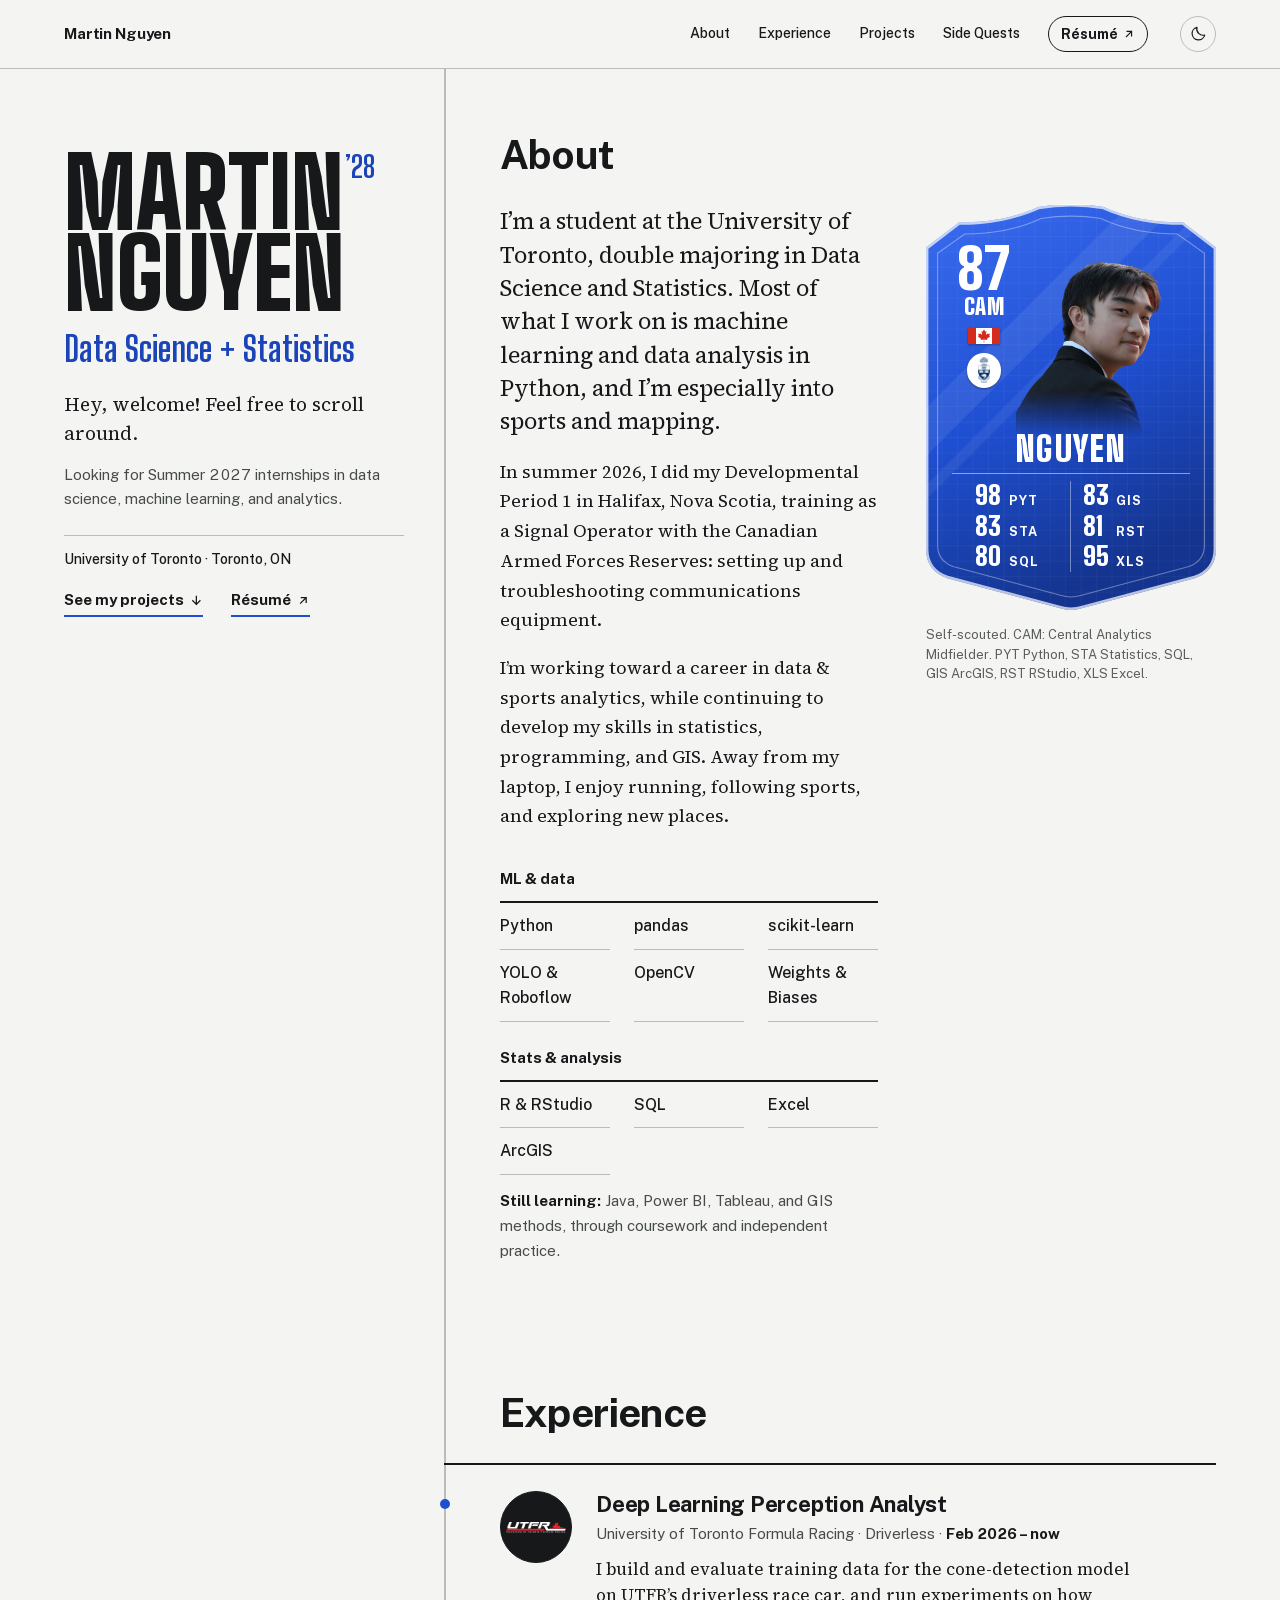
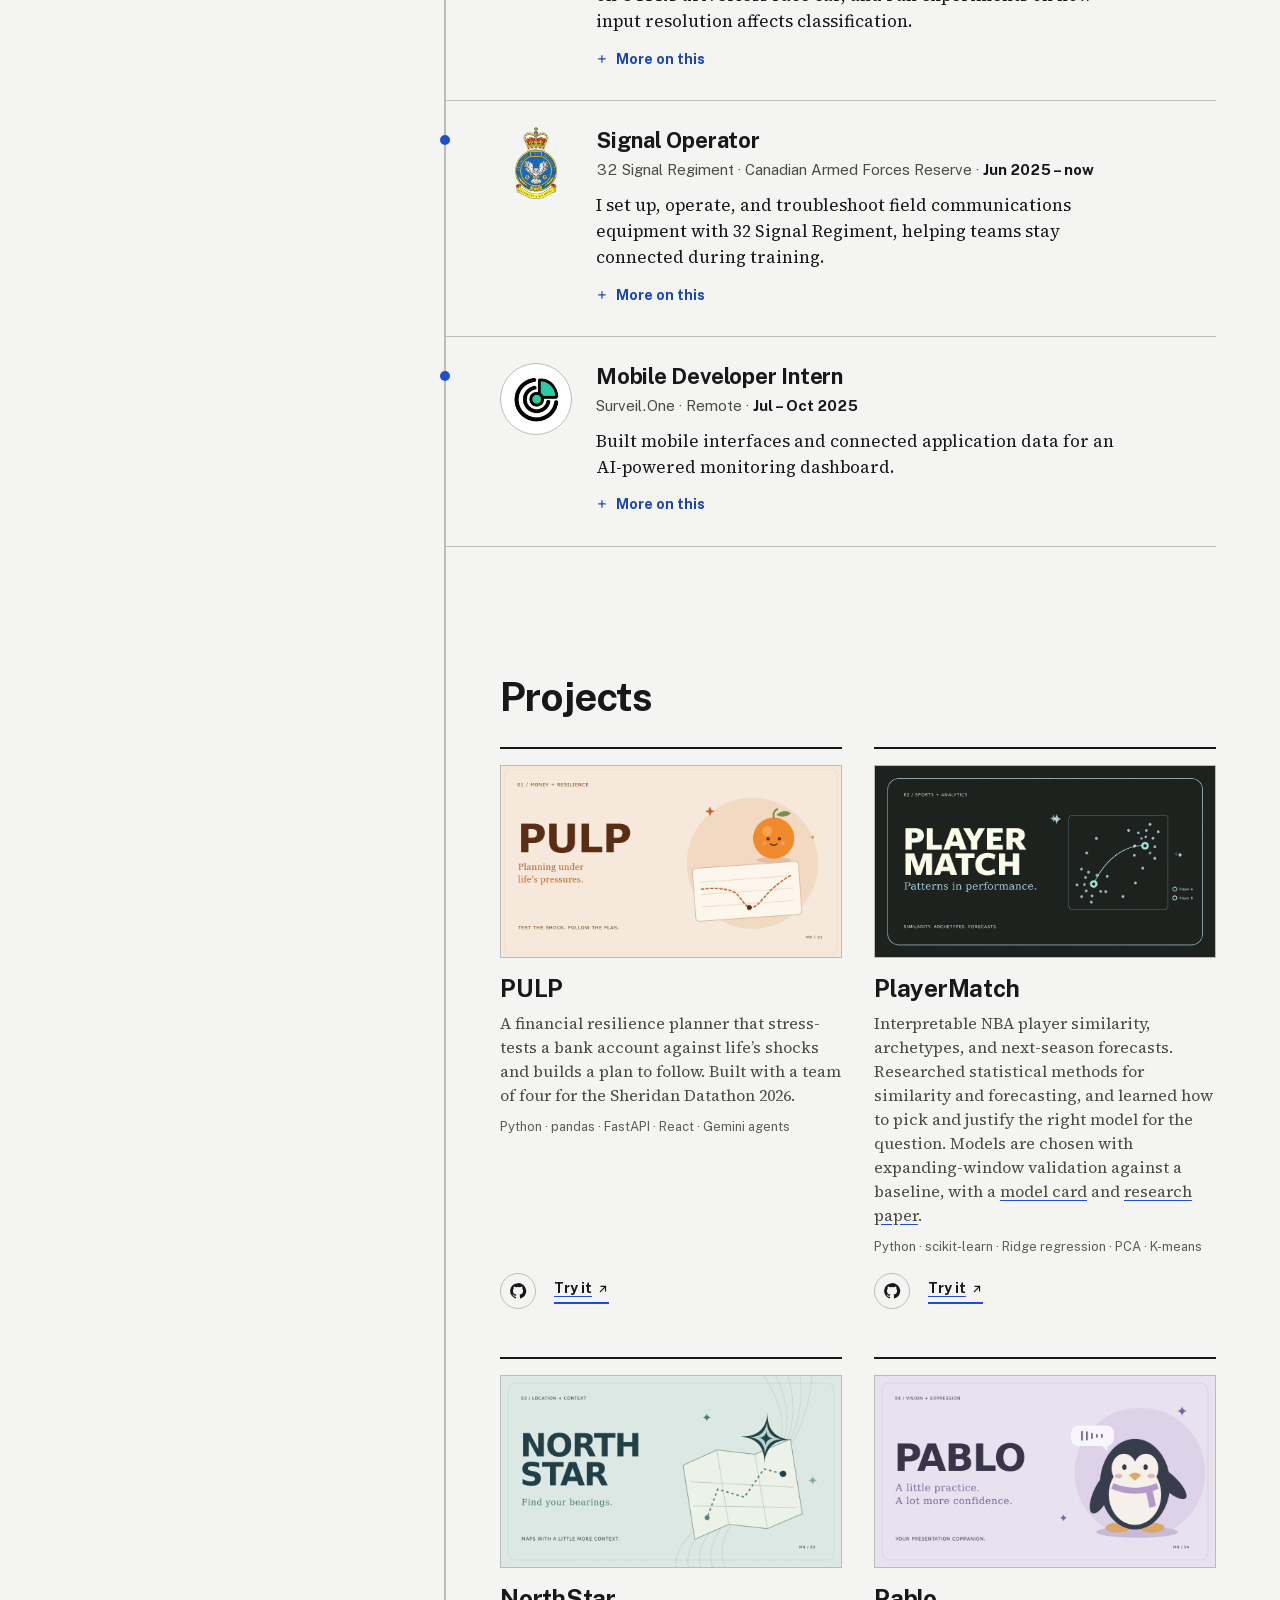
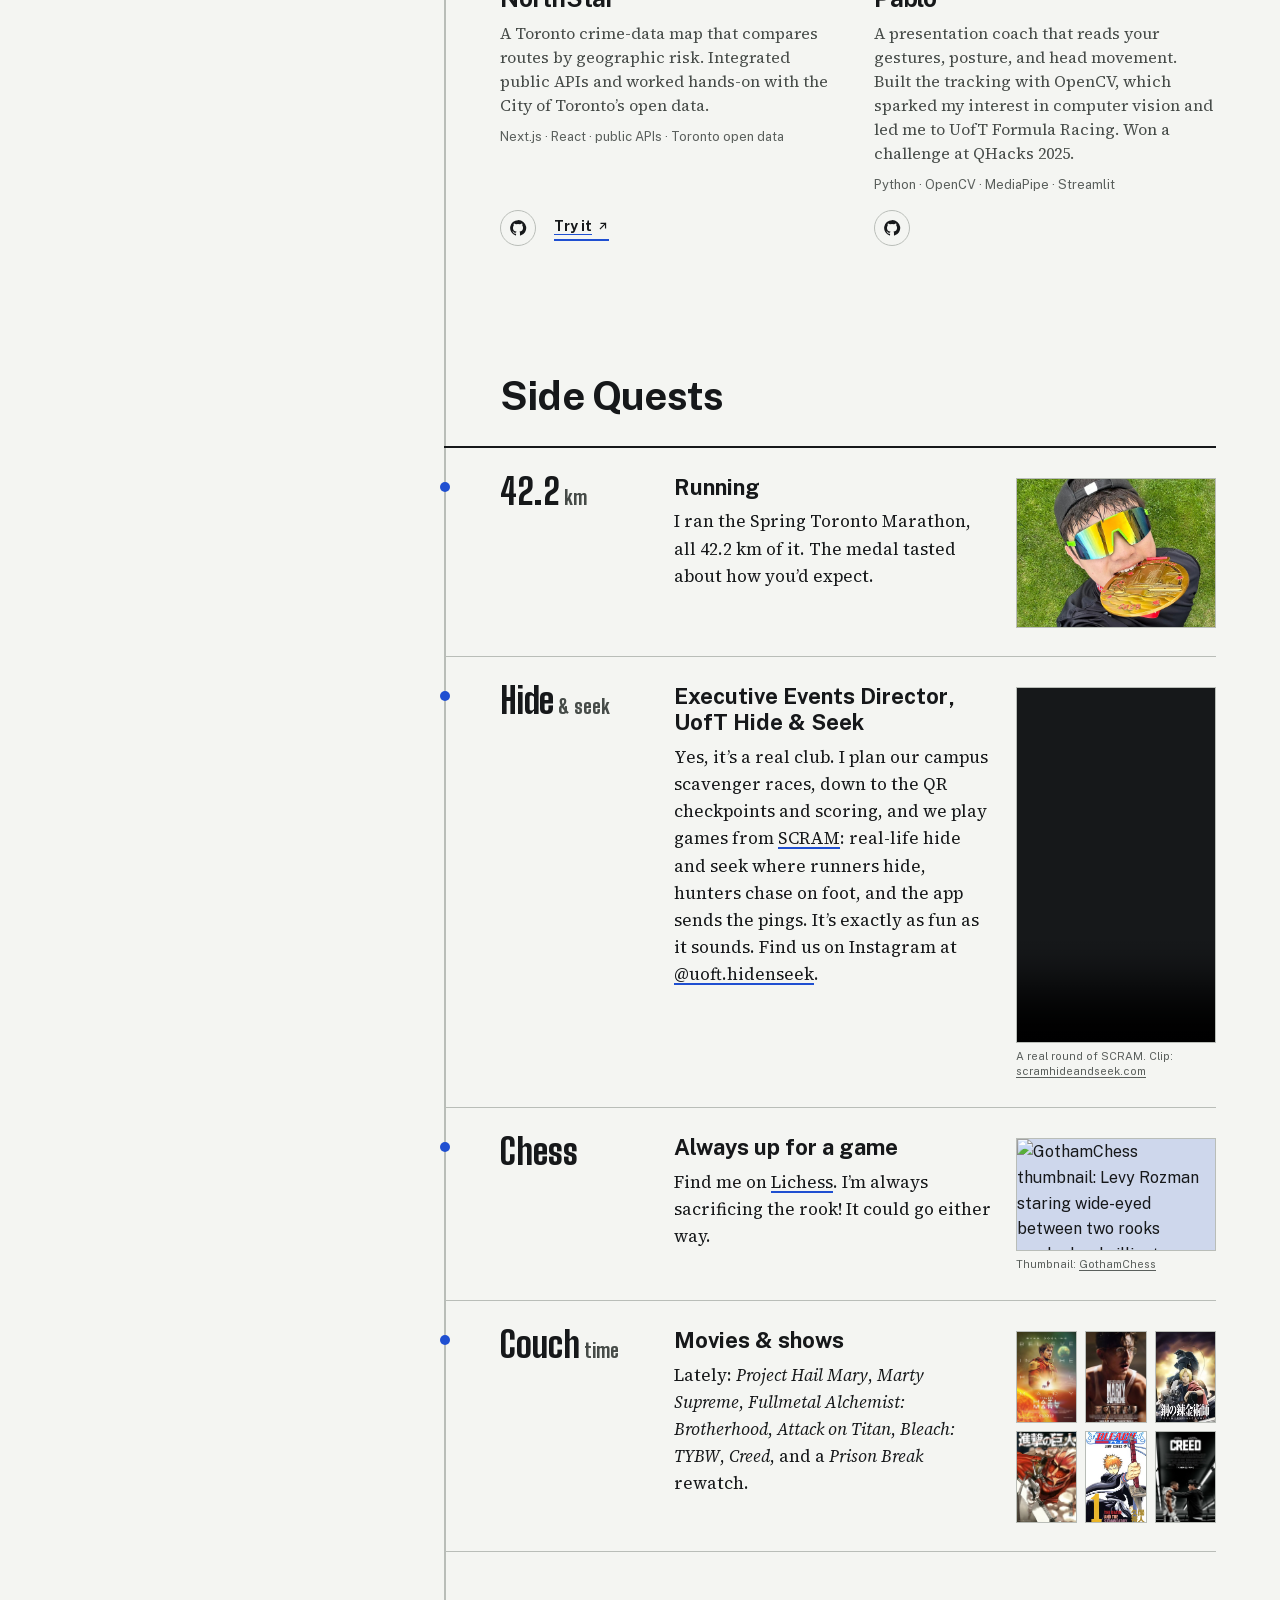
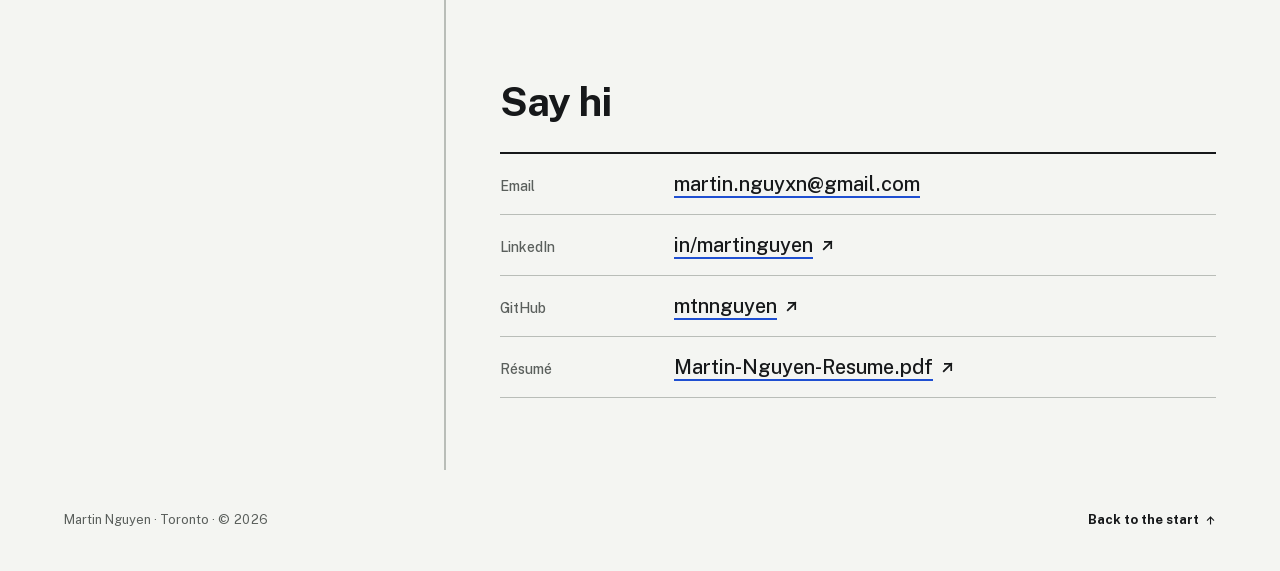
==== index.html @ e5447244 "Clean up comments" ====
<!doctype html>
<html lang="en">
  <head>
    <meta charset="utf-8" />
    <meta name="viewport" content="width=device-width, initial-scale=1" />
    <meta name="theme-color" content="#f4f5f2" />
    <script src="./theme.js"></script>
    <meta
      name="description"
      content="Martin Nguyen — Data Science and Applied Statistics student at the University of Toronto. Sports analytics, maps, and the occasional marathon."
    />
    <title>Martin Nguyen</title>
    <link rel="icon" href="./favicon.svg" type="image/svg+xml" />
    <link rel="preload" href="./assets/fonts/big-shoulders-display-latin.woff2" as="font" type="font/woff2" crossorigin />
    <link rel="stylesheet" href="./style.css" />
    <script src="./app.js" defer></script>
  </head>
  <body>
    <svg width="0" height="0" style="position:absolute" aria-hidden="true">
      <symbol id="i-arrow" viewBox="0 0 16 16"><path d="M4.5 11.5 11.5 4.5M5.5 4.5h6v6" fill="none" stroke="currentColor" stroke-width="1.6" stroke-linecap="square"/></symbol>
      <symbol id="i-down" viewBox="0 0 16 16"><path d="M8 3v10M3.5 8.5 8 13l4.5-4.5" fill="none" stroke="currentColor" stroke-width="1.6" stroke-linecap="square"/></symbol>
      <symbol id="i-plus" viewBox="0 0 16 16"><path d="M8 3v10M3 8h10" fill="none" stroke="currentColor" stroke-width="1.6"/></symbol>
      <symbol id="i-github" viewBox="0 0 24 24"><path d="M12 1.5a10.5 10.5 0 0 0-3.32 20.46c.53.1.72-.23.72-.5v-1.86c-2.92.63-3.54-1.24-3.54-1.24-.48-1.22-1.17-1.54-1.17-1.54-.95-.65.07-.64.07-.64 1.06.07 1.61 1.09 1.61 1.09.94 1.6 2.46 1.14 3.06.87.1-.68.37-1.14.66-1.4-2.33-.27-4.78-1.17-4.78-5.19 0-1.15.41-2.08 1.08-2.82-.11-.27-.47-1.33.1-2.78 0 0 .88-.28 2.89 1.08a10 10 0 0 1 5.26 0c2-1.36 2.88-1.08 2.88-1.08.58 1.45.22 2.51.11 2.78.67.74 1.08 1.67 1.08 2.82 0 4.03-2.46 4.92-4.8 5.18.38.33.71.97.71 1.96v2.9c0 .28.19.61.73.5A10.5 10.5 0 0 0 12 1.5Z" fill="currentColor"/></symbol>
    </svg>

    <a class="skip-link" href="#main">Skip to content</a>

    <header class="masthead">
      <a class="masthead-name" href="#top">Martin Nguyen</a>
      <nav aria-label="Main navigation">
        <a href="#about">About</a>
        <a href="#experience">Experience</a>
        <a href="#work">Projects</a>
        <a href="#side-quests">Side Quests</a>
        <a class="nav-resume" href="./assets/Martin-Nguyen-Resume.pdf" target="_blank" rel="noopener noreferrer">Résumé<svg class="ico" aria-hidden="true"><use href="#i-arrow"/></svg><span class="visually-hidden"> (PDF, opens in a new tab)</span></a>
      </nav>
      <a class="masthead-resume" href="./assets/Martin-Nguyen-Resume.pdf" target="_blank" rel="noopener noreferrer">Résumé<svg class="ico" aria-hidden="true"><use href="#i-arrow"/></svg><span class="visually-hidden"> (PDF, opens in a new tab)</span></a>
      <button type="button" class="theme-toggle" id="theme-toggle" aria-label="Switch to dark mode" title="Switch to dark mode" hidden>
        <svg class="theme-moon" viewBox="0 0 24 24" fill="none" stroke="currentColor" stroke-width="1.6" stroke-linecap="round" stroke-linejoin="round" aria-hidden="true"><path d="M20.9 13.4A8.5 8.5 0 0 1 10.6 3.1 8.5 8.5 0 1 0 20.9 13.4Z" /></svg>
        <svg class="theme-sun" viewBox="0 0 24 24" fill="none" stroke="currentColor" stroke-width="1.6" stroke-linecap="round" aria-hidden="true"><circle cx="12" cy="12" r="4" /><path d="M12 2v2M12 20v2M2 12h2M20 12h2M4.9 4.9l1.4 1.4M17.7 17.7l1.4 1.4M4.9 19.1l1.4-1.4M17.7 6.3l1.4-1.4" /></svg>
      </button>
    </header>

    <main id="main" class="course">
      <div class="course-line" aria-hidden="true"></div>

      <aside class="bib" id="top" aria-labelledby="hero-title">
        <h1 id="hero-title"><span class="bib-first">Martin<span class="bib-num" aria-hidden="true">’28</span></span> <span class="bib-last">Nguyen</span></h1>
        <p class="bib-program">Data Science + Statistics</p>
        <p class="bib-intro">Hey, welcome! Feel free to scroll around.</p>
        <p class="bib-status">Looking for Summer 2027 internships in data science, machine learning, and analytics.</p>
        <p class="bib-tag">University of Toronto · Toronto, ON</p>
        <div class="bib-actions">
          <a class="link-strong" href="#work">See my projects<svg class="ico" aria-hidden="true"><use href="#i-down"/></svg></a>
          <a class="link-strong" href="./assets/Martin-Nguyen-Resume.pdf" target="_blank" rel="noopener noreferrer">Résumé<svg class="ico" aria-hidden="true"><use href="#i-arrow"/></svg><span class="visually-hidden"> (PDF, opens in a new tab)</span></a>
        </div>
      </aside>

      <div class="scroller">
        <section class="leg leg-first" id="about" aria-labelledby="about-title">
          <h2 class="leg-title" id="about-title">About</h2>
          <div class="about">
            <div class="prose-block">
              <p class="lede">I’m a student at the University of Toronto, double majoring in Data Science and Statistics. Most of what I work on is machine learning and data analysis in Python, and I’m especially into sports and mapping.</p>
              <p>In summer 2026, I did my Developmental Period 1 in Halifax, Nova Scotia, training as a Signal Operator with the Canadian Armed Forces Reserves: setting up and troubleshooting communications equipment.</p>
              <p>I’m working toward a career in data &amp; sports analytics, while continuing to develop my skills in statistics, programming, and GIS. Away from my laptop, I enjoy running, following sports, and exploring new places.</p>
              <div class="kit">
                <h3>ML &amp; data</h3>
                <ul><li>Python</li><li>pandas</li><li>scikit-learn</li><li>YOLO &amp; Roboflow</li><li>OpenCV</li><li>Weights &amp; Biases</li></ul>
                <h3>Stats &amp; analysis</h3>
                <ul><li>R &amp; RStudio</li><li>SQL</li><li>Excel</li><li>ArcGIS</li></ul>
                <p><b>Still learning:</b> Java, Power BI, Tableau, and GIS methods, through coursework and independent practice.</p>
              </div>
            </div>
            <figure class="player-card" aria-labelledby="pc-caption">
              <div class="pc">
                <svg class="pc-shape" viewBox="0 0 300 420" preserveAspectRatio="none" aria-hidden="true">
                  <defs>
                    <linearGradient id="pc-fill" x1="0" y1="0" x2="0.35" y2="1">
                      <stop offset="0" stop-color="#3a6cf0" />
                      <stop offset="0.55" stop-color="#1f4fd1" />
                      <stop offset="1" stop-color="#14348f" />
                    </linearGradient>
                    <pattern id="pc-grid" width="16" height="16" patternUnits="userSpaceOnUse"><path d="M16 0H0V16" fill="none" stroke="#ffffff" stroke-opacity="0.07" /></pattern>
                    <radialGradient id="pc-glare" gradientUnits="userSpaceOnUse" cx="150" cy="90" r="190">
                      <stop offset="0" stop-color="#ffffff" stop-opacity="0.55" />
                      <stop offset="0.45" stop-color="#ffffff" stop-opacity="0.12" />
                      <stop offset="1" stop-color="#ffffff" stop-opacity="0" />
                    </radialGradient>
                    <clipPath id="pc-clip"><path id="pc-path" d="M34 18C74 18 98 10 116 2Q150-4 184 2C202 10 226 18 266 18L300 44V356Q300 378 278 386L162 417Q150 421 138 417L22 386Q0 378 0 356V44Z" /></clipPath>
                  </defs>
                  <g clip-path="url(#pc-clip)">
                    <rect width="300" height="420" fill="url(#pc-fill)" />
                    <rect width="300" height="420" fill="url(#pc-grid)" />
                    <path d="M-40 250 L250 -40 L300 -40 L-40 300Z" fill="#ffffff" opacity="0.07" />
                    <path d="M-40 330 L330 -40 L345 -40 L-40 345Z" fill="#ffffff" opacity="0.06" />
                    <rect class="pc-glare" width="300" height="420" fill="url(#pc-glare)" />
                  </g>
                  <use href="#pc-path" fill="none" stroke="#ffffff" stroke-opacity="0.7" stroke-width="5" clip-path="url(#pc-clip)" />
                  <path d="M40 30C78 30 102 22 119 14Q150 9 181 14C198 22 222 30 260 30L288 50V352Q288 368 272 374L160 404Q150 407 140 404L28 374Q12 368 12 352V50Z" fill="none" stroke="#ffffff" stroke-opacity="0.35" stroke-width="1.2" />
                </svg>
                <div class="pc-side">
                  <span class="pc-num">87</span>
                  <span class="pc-pos">CAM</span>
                  <img class="pc-flag" src="./assets/img/card/canada.svg" alt="Canada" width="30" height="15" />
                  <span class="pc-club"><img src="./assets/img/card/uoft.png" alt="University of Toronto" width="104" height="246" /></span>
                </div>
                <img class="pc-photo" src="./assets/img/headshot.png" alt="" width="682" height="1024" loading="lazy" />
                <p class="pc-name">Nguyen</p>
                <dl class="pc-stats">
                  <div><dt>PYT</dt><dd>98</dd></div>
                  <div><dt>GIS</dt><dd>83</dd></div>
                  <div><dt>STA</dt><dd>83</dd></div>
                  <div><dt>RST</dt><dd>81</dd></div>
                  <div><dt>SQL</dt><dd>80</dd></div>
                  <div><dt>XLS</dt><dd>95</dd></div>
                </dl>
              </div>
              <figcaption id="pc-caption">Self-scouted. CAM: Central Analytics Midfielder. PYT Python, STA Statistics, SQL, GIS ArcGIS, RST RStudio, XLS Excel.</figcaption>
            </figure>
          </div>
        </section>

        <section class="leg" id="experience" aria-labelledby="experience-title">
          <h2 class="leg-title" id="experience-title">Experience</h2>
          <ol class="splits">
            <li class="split">
              <img class="split-logo logo-disc logo-dark" src="./assets/img/logos/utfr.png" alt="" width="320" height="61" />
              <div class="split-body">
                <h3>Deep Learning Perception Analyst</h3>
                <p class="split-meta">University of Toronto Formula Racing · Driverless · <span>Feb 2026 – now</span></p>
                <p>I build and evaluate training data for the cone-detection model on UTFR’s driverless race car, and run experiments on how input resolution affects classification.</p>
                <details>
                  <summary><svg class="ico" aria-hidden="true"><use href="#i-plus"/></svg>More on this</summary>
                  <dl>
                    <dt>Data labelling</dt><dd>Annotate cone images in Roboflow and audit bounding boxes and class labels for consistency before training.</dd>
                    <dt>Experiments</dt><dd>Design input-resolution experiments to measure how image size affects cone-classification accuracy.</dd>
                    <dt>Training runs</dt><dd>Run classifier training on the Nibi GPU cluster through SLURM and track validation metrics in Weights &amp; Biases.</dd>
                  </dl>
                </details>
              </div>
            </li>
            <li class="split">
              <img class="split-logo logo-clear" src="./assets/img/logos/32-signal-regiment.png" alt="" width="142" height="240" />
              <div class="split-body">
                <h3>Signal Operator</h3>
                <p class="split-meta">32 Signal Regiment · Canadian Armed Forces Reserve · <span>Jun 2025 – now</span></p>
                <p>I set up, operate, and troubleshoot field communications equipment with 32 Signal Regiment, helping teams stay connected during training.</p>
                <details>
                  <summary><svg class="ico" aria-hidden="true"><use href="#i-plus"/></svg>More on this</summary>
                  <dl>
                    <dt>System operation</dt><dd>Operated and troubleshot 20+ radio and data systems in time-sensitive environments.</dd>
                    <dt>Communications setup</dt><dd>Helped establish field communications setups using multiple equipment categories, including radios, antennas, and power equipment.</dd>
                    <dt>Troubleshooting</dt><dd>Diagnosed and resolved communication issues involving frequencies, equipment configuration, and connectivity.</dd>
                  </dl>
                </details>
              </div>
            </li>
            <li class="split">
              <img class="split-logo logo-disc" src="./assets/img/logos/surveilone.png" alt="" width="160" height="158" />
              <div class="split-body">
                <h3>Mobile Developer Intern</h3>
                <p class="split-meta">Surveil.One · Remote · <span>Jul – Oct 2025</span></p>
                <p>Built mobile interfaces and connected application data for an AI-powered monitoring dashboard.</p>
                <details>
                  <summary><svg class="ico" aria-hidden="true"><use href="#i-plus"/></svg>More on this</summary>
                  <dl>
                    <dt>Mobile interface development</dt><dd>Developed 20+ Flutter screens for an AI-powered monitoring dashboard, translating product requirements into functional mobile interfaces.</dd>
                    <dt>API integration</dt><dd>Integrated GraphQL APIs into the Flutter application to exchange data between the mobile client and backend.</dd>
                  </dl>
                </details>
              </div>
            </li>
          </ol>
        </section>

        <section class="leg" id="work" aria-labelledby="work-title">
          <h2 class="leg-title" id="work-title">Projects</h2>
          <ul class="work-grid">
            <li class="project">
              <a class="project-cover" href="https://askpulp.com" target="_blank" rel="noopener noreferrer" tabindex="-1" aria-hidden="true"><img src="./assets/img/pulp-cover.gif" alt="" width="960" height="540" loading="lazy" /></a>
              <h3>PULP</h3>
              <p>A financial resilience planner that stress-tests a bank account against life’s shocks and builds a plan to follow. Built with a team of four for the Sheridan Datathon 2026.</p>
              <p class="project-stack">Python · pandas · FastAPI · React · Gemini agents</p>
              <p class="project-foot">
                <a class="gh" href="https://github.com/mtnnguyen/pulp" target="_blank" rel="noopener noreferrer"><svg aria-hidden="true"><use href="#i-github"/></svg><span class="visually-hidden">PULP code on GitHub</span></a>
                <a class="live" href="https://askpulp.com" target="_blank" rel="noopener noreferrer">Try it<svg class="ico" aria-hidden="true"><use href="#i-arrow"/></svg></a>
              </p>
            </li>
            <li class="project">
              <a class="project-cover project-cover--dark" href="https://playermatch.vercel.app" target="_blank" rel="noopener noreferrer" tabindex="-1" aria-hidden="true"><img src="./assets/img/playermatch-cover.gif" alt="" width="1600" height="900" loading="lazy" /></a>
              <h3>PlayerMatch</h3>
              <p>Interpretable NBA player similarity, archetypes, and next-season forecasts. Researched statistical methods for similarity and forecasting, and learned how to pick and justify the right model for the question. Models are chosen with expanding-window validation against a baseline, with a <a href="https://github.com/mtnnguyen/PlayerMatch/blob/main/docs/MODEL_CARD.md" target="_blank" rel="noopener noreferrer">model card</a> and <a href="https://github.com/mtnnguyen/PlayerMatch/blob/main/docs/PlayerMatch_Research_Paper.pdf" target="_blank" rel="noopener noreferrer">research paper</a>.</p>
              <p class="project-stack">Python · scikit-learn · Ridge regression · PCA · K-means</p>
              <p class="project-foot">
                <a class="gh" href="https://github.com/mtnnguyen/PlayerMatch" target="_blank" rel="noopener noreferrer"><svg aria-hidden="true"><use href="#i-github"/></svg><span class="visually-hidden">PlayerMatch code on GitHub</span></a>
                <a class="live" href="https://playermatch.vercel.app" target="_blank" rel="noopener noreferrer">Try it<svg class="ico" aria-hidden="true"><use href="#i-arrow"/></svg></a>
              </p>
            </li>
            <li class="project">
              <a class="project-cover" href="https://north-star-spur-hacks-five.vercel.app/" target="_blank" rel="noopener noreferrer" tabindex="-1" aria-hidden="true"><img src="./assets/img/northstar-cover.gif" alt="" width="1600" height="900" loading="lazy" /></a>
              <h3>NorthStar</h3>
              <p>A Toronto crime-data map that compares routes by geographic risk. Integrated public APIs and worked hands-on with the City of Toronto’s open data.</p>
              <p class="project-stack">Next.js · React · public APIs · Toronto open data</p>
              <p class="project-foot">
                <a class="gh" href="https://github.com/mtnnguyen/NorthStarSpurHacks" target="_blank" rel="noopener noreferrer"><svg aria-hidden="true"><use href="#i-github"/></svg><span class="visually-hidden">NorthStar code on GitHub</span></a>
                <a class="live" href="https://north-star-spur-hacks-five.vercel.app/" target="_blank" rel="noopener noreferrer">Try it<svg class="ico" aria-hidden="true"><use href="#i-arrow"/></svg></a>
              </p>
            </li>
            <li class="project">
              <a class="project-cover" href="https://github.com/mtnnguyen/Pablo" target="_blank" rel="noopener noreferrer" tabindex="-1" aria-hidden="true"><img src="./assets/img/pablo-cover.gif" alt="" width="1600" height="900" loading="lazy" /></a>
              <h3>Pablo</h3>
              <p>A presentation coach that reads your gestures, posture, and head movement. Built the tracking with OpenCV, which sparked my interest in computer vision and led me to UofT Formula Racing. Won a challenge at QHacks 2025.</p>
              <p class="project-stack">Python · OpenCV · MediaPipe · Streamlit</p>
              <p class="project-foot">
                <a class="gh" href="https://github.com/mtnnguyen/Pablo" target="_blank" rel="noopener noreferrer"><svg aria-hidden="true"><use href="#i-github"/></svg><span class="visually-hidden">Pablo code on GitHub</span></a>
              </p>
            </li>
          </ul>
        </section>

        <section class="leg" id="side-quests" aria-labelledby="quests-title">
          <h2 class="leg-title" id="quests-title">Side Quests</h2>
          <ol class="quests">
            <li class="quest">
              <p class="quest-stat">42.2<span>km</span></p>
              <div>
                <h3>Running</h3>
                <p>I ran the Spring Toronto Marathon, all 42.2 km of it. The medal tasted about how you’d expect.</p>
              </div>
              <figure class="quest-pic"><img src="./assets/img/about-photo.png" alt="Martin biting his Spring Toronto Marathon medal" width="600" height="600" loading="lazy" /></figure>
            </li>
            <li class="quest">
              <p class="quest-stat">Hide<span>&amp; seek</span></p>
              <div>
                <h3>Executive Events Director, UofT Hide &amp; Seek</h3>
                <p>Yes, it’s a real club. I plan our campus scavenger races, down to the QR checkpoints and scoring, and we play games from <a href="https://scramhideandseek.com/" target="_blank" rel="noopener noreferrer">SCRAM</a>: real-life hide and seek where runners hide, hunters chase on foot, and the app sends the pings. It’s exactly as fun as it sounds. Find us on Instagram at <a href="https://www.instagram.com/uoft.hidenseek/" target="_blank" rel="noopener noreferrer">@uoft.hidenseek</a>.</p>
              </div>
              <figure class="quest-pic quest-video">
                <video controls preload="none" playsinline width="540" height="960" poster="https://scramhideandseek.com/assets/reel/real-round-1.jpg" aria-label="A real round of SCRAM hide and seek">
                  <source src="https://scramhideandseek.com/assets/reel/real-round-1.mp4" type="video/mp4" />
                </video>
                <figcaption>A real round of SCRAM. Clip: <a href="https://scramhideandseek.com/" target="_blank" rel="noopener noreferrer">scramhideandseek.com</a></figcaption>
              </figure>
            </li>
            <li class="quest">
              <p class="quest-stat">Chess</p>
              <div>
                <h3>Always up for a game</h3>
                <p>Find me on <a href="https://lichess.org/" target="_blank" rel="noopener noreferrer">Lichess</a>. I’m always sacrificing the rook! It could go either way.</p>
              </div>
              <figure class="quest-pic quest-photo">
                <a href="https://www.youtube.com/watch?v=ye1p_x60Hlg" target="_blank" rel="noopener noreferrer"><img src="https://i.ytimg.com/vi/ye1p_x60Hlg/maxresdefault.jpg" alt="GothamChess thumbnail: Levy Rozman staring wide-eyed between two rooks marked as brilliant moves" width="1280" height="720" loading="lazy" /></a>
                <figcaption>Thumbnail: <a href="https://www.youtube.com/watch?v=ye1p_x60Hlg" target="_blank" rel="noopener noreferrer">GothamChess</a></figcaption>
              </figure>
            </li>
            <li class="quest">
              <p class="quest-stat">Couch<span>time</span></p>
              <div>
                <h3>Movies &amp; shows</h3>
                <p>Lately: <em>Project Hail Mary</em>, <em>Marty Supreme</em>, <em>Fullmetal Alchemist: Brotherhood</em>, <em>Attack on Titan</em>, <em>Bleach: TYBW</em>, <em>Creed</em>, and a <em>Prison Break</em> rewatch.</p>
              </div>
              <figure class="quest-pic">
                <ul class="posters" aria-label="Recently watched">
                  <li><img src="./assets/img/watched/project-hail-mary.jpg" alt="Project Hail Mary" width="200" height="300" loading="lazy" /></li>
                  <li><img src="./assets/img/watched/marty-supreme.jpg" alt="Marty Supreme" width="200" height="300" loading="lazy" /></li>
                  <li><img src="./assets/img/watched/fma-brotherhood.jpg" alt="Fullmetal Alchemist: Brotherhood" width="200" height="300" loading="lazy" /></li>
                  <li><img src="./assets/img/watched/attack-on-titan.jpg" alt="Attack on Titan" width="200" height="300" loading="lazy" /></li>
                  <li><img src="./assets/img/watched/bleach-tybw.jpg" alt="Bleach: Thousand-Year Blood War" width="200" height="300" loading="lazy" /></li>
                  <li><img src="./assets/img/watched/creed.jpg" alt="Creed" width="200" height="300" loading="lazy" /></li>
                </ul>
              </figure>
            </li>
          </ol>
        </section>

        <section class="leg leg-finish" id="contact" aria-labelledby="contact-title">
          <h2 class="leg-title" id="contact-title">Say hi</h2>
          <ul class="finish-links">
            <li><span>Email</span><a href="mailto:martin.nguyxn@gmail.com">martin.nguyxn@gmail.com</a></li>
            <li><span>LinkedIn</span><a href="https://www.linkedin.com/in/martinguyen/" target="_blank" rel="noopener noreferrer">in/martinguyen<svg class="ico" aria-hidden="true"><use href="#i-arrow"/></svg></a></li>
            <li><span>GitHub</span><a href="https://github.com/mtnnguyen" target="_blank" rel="noopener noreferrer">mtnnguyen<svg class="ico" aria-hidden="true"><use href="#i-arrow"/></svg></a></li>
            <li><span>Résumé</span><a href="./assets/Martin-Nguyen-Resume.pdf" target="_blank" rel="noopener noreferrer">Martin-Nguyen-Resume.pdf<svg class="ico" aria-hidden="true"><use href="#i-arrow"/></svg></a></li>
          </ul>
        </section>
      </div>

    </main>

    <footer class="colophon">
      <span>Martin Nguyen · Toronto · © 2026</span>
      <a href="#top">Back to the start<svg class="ico ico-up" aria-hidden="true"><use href="#i-down"/></svg></a>
    </footer>
  </body>
</html>
---- style.css ----
@charset "UTF-8";

/* fonts */
@font-face { font-family: "Big Shoulders Display"; font-weight: 100 900; font-display: swap; src: url("assets/fonts/big-shoulders-display-latin.woff2") format("woff2"); unicode-range: U+0000-00FF, U+0131, U+0152-0153, U+02BB-02BC, U+02C6, U+02DA, U+02DC, U+0304, U+0308, U+0329, U+2000-206F, U+20AC, U+2122, U+2191, U+2193, U+2212, U+2215, U+FEFF, U+FFFD; }
@font-face { font-family: "Big Shoulders Display"; font-weight: 100 900; font-display: swap; src: url("assets/fonts/big-shoulders-display-latin-ext.woff2") format("woff2"); unicode-range: U+0100-02BA, U+02BD-02C5, U+02C7-02CC, U+02CE-02D7, U+02DD-02FF, U+1E00-1E9F, U+1EF2-1EFF, U+2020, U+20A0-20AB, U+20AD-20C4, U+2113, U+2C60-2C7F, U+A720-A7FF; }
@font-face { font-family: "Public Sans"; font-weight: 100 900; font-display: swap; src: url("assets/fonts/public-sans-latin.woff2") format("woff2"); unicode-range: U+0000-00FF, U+0131, U+0152-0153, U+02BB-02BC, U+02C6, U+02DA, U+02DC, U+0304, U+0308, U+0329, U+2000-206F, U+20AC, U+2122, U+2191, U+2193, U+2212, U+2215, U+FEFF, U+FFFD; }
@font-face { font-family: "Public Sans"; font-weight: 100 900; font-display: swap; src: url("assets/fonts/public-sans-latin-ext.woff2") format("woff2"); unicode-range: U+0100-02BA, U+02BD-02C5, U+02C7-02CC, U+02CE-02D7, U+02DD-02FF, U+1E00-1E9F, U+1EF2-1EFF, U+2020, U+20A0-20AB, U+20AD-20C4, U+2113, U+2C60-2C7F, U+A720-A7FF; }
@font-face { font-family: "Source Serif 4"; font-style: normal; font-weight: 400; font-display: swap; src: url("assets/fonts/source-serif-4-400-latin.woff2") format("woff2"); unicode-range: U+0000-00FF, U+0131, U+0152-0153, U+02BB-02BC, U+02C6, U+02DA, U+02DC, U+0304, U+0308, U+0329, U+2000-206F, U+20AC, U+2122, U+2191, U+2193, U+2212, U+2215, U+FEFF, U+FFFD; }
@font-face { font-family: "Source Serif 4"; font-style: normal; font-weight: 400; font-display: swap; src: url("assets/fonts/source-serif-4-400-latin-ext.woff2") format("woff2"); unicode-range: U+0100-02BA, U+02BD-02C5, U+02C7-02CC, U+02CE-02D7, U+02DD-02FF, U+1E00-1E9F, U+1EF2-1EFF, U+2020, U+20A0-20AB, U+20AD-20C4, U+2113, U+2C60-2C7F, U+A720-A7FF; }
@font-face { font-family: "Source Serif 4"; font-style: italic; font-weight: 400; font-display: swap; src: url("assets/fonts/source-serif-4-400-italic-latin.woff2") format("woff2"); unicode-range: U+0000-00FF, U+0131, U+0152-0153, U+02BB-02BC, U+02C6, U+02DA, U+02DC, U+0304, U+0308, U+0329, U+2000-206F, U+20AC, U+2122, U+2191, U+2193, U+2212, U+2215, U+FEFF, U+FFFD; }

/* colors + sizes */
:root {
  --ground: #f4f5f2;
  --ink: #16181a;
  --ink-2: #464b48;
  --ink-3: #5a5f5c;
  --blue: #1f4fd1;
  --blue-ink: #1a44b8;
  --on-blue: #ffffff;
  --rule: #b9bdb8;
  --chalk-solid: color-mix(in srgb, var(--blue) 18%, var(--ground));

  --display: "Big Shoulders Display", "Arial Narrow", sans-serif;
  --sans: "Public Sans", "Segoe UI", system-ui, sans-serif;
  --serif: "Source Serif 4", Georgia, serif;

  --pad: clamp(20px, 5vw, 72px);
  --aside: 340px;
  --gap: 40px;
  --line-w: 2px;
  --line-x: calc(var(--pad) + var(--aside) + var(--gap));
  --inset: 56px;
  --time-col: 150px;
  color-scheme: light;
}
:root[data-theme="dark"] {
  --ground: #1a1b1a;
  --ink: #e9ebe6;
  --ink-2: #b9bfb9;
  --ink-3: #a3a9a4;
  --blue: #5b84ff;
  --blue-ink: #8aa7ff;
  --on-blue: #0b1230;
  --rule: #3a3c3a;
  color-scheme: dark;
}

/* base */
*, *::before, *::after { box-sizing: border-box; }
html { scroll-behavior: smooth; scroll-padding-top: 88px; scrollbar-color: var(--rule) var(--ground); }
body {
  margin: 0;
  color: var(--ink);
  background-color: var(--ground);
  font-family: var(--sans);
  font-size: 16px;
  line-height: 1.6;
  font-variant-numeric: tabular-nums;
  -webkit-font-smoothing: antialiased;
  text-rendering: optimizeLegibility;
}
h1, h2, h3, p, ol, ul, dl, dd, figure { margin: 0; }
ol, ul { padding: 0; list-style: none; }
img { display: block; max-width: 100%; height: auto; }
a { color: inherit; text-decoration: none; }
button { font: inherit; color: inherit; cursor: pointer; }
::selection { background: var(--blue); color: var(--on-blue); }
:focus-visible { outline: 2px solid var(--blue); outline-offset: 3px; }
.visually-hidden { position: absolute !important; width: 1px; height: 1px; overflow: hidden; clip: rect(0 0 0 0); clip-path: inset(50%); white-space: nowrap; }
.skip-link { position: absolute; left: var(--pad); top: -60px; z-index: 20; padding: 10px 14px; background: var(--ink); color: var(--ground); font-weight: 700; }
.skip-link:focus { top: 12px; }
.ico { width: 0.85em; height: 0.85em; flex: none; }
.ico-up { transform: rotate(180deg); }

.link-strong {
  display: inline-flex; align-items: center; gap: 6px;
  font-weight: 700; font-size: 15px;
  padding-bottom: 3px;
  border-bottom: 2px solid var(--blue);
  transition: color 0.2s ease-out;
}
.link-strong:hover { color: var(--blue-ink); }

/* header */
.masthead {
  position: sticky; top: 0; z-index: 10;
  display: flex; align-items: center; gap: 32px;
  padding: 16px var(--pad);
  background: color-mix(in srgb, var(--ground) 94%, transparent);
  border-bottom: 1px solid var(--rule);
}
.masthead-name { font-weight: 700; font-size: 15px; letter-spacing: -0.01em; }
.masthead-name:hover { color: var(--blue-ink); }
.masthead nav { margin-left: auto; display: flex; align-items: center; gap: 28px; font-size: 14px; font-weight: 500; }
.masthead nav a { padding-block: 6px; border-bottom: 2px solid transparent; transition: border-color 0.2s ease-out, color 0.2s ease-out; white-space: nowrap; }
.masthead nav a:hover { color: var(--blue-ink); }
.masthead nav a[aria-current="true"] { border-color: var(--blue); }
.masthead nav .nav-resume { display: inline-flex; align-items: center; gap: 5px; padding: 6px 12px; font-weight: 700; border: 1px solid var(--ink); border-radius: 999px; transition: background-color 0.2s ease-out, color 0.2s ease-out; }
.masthead nav .nav-resume:hover { background: var(--ink); color: var(--ground); }
.masthead-resume { display: none; }
.theme-toggle { width: 36px; height: 36px; display: grid; place-items: center; border: 1px solid var(--rule); border-radius: 50%; background: var(--ground); transition: border-color 0.2s ease-out; }
.theme-toggle:hover { border-color: var(--ink); }
.theme-toggle svg { width: 18px; height: 18px; }
.theme-sun, [data-theme="dark"] .theme-moon { display: none; }
[data-theme="dark"] .theme-sun { display: block; }


/* layout */
.course {
  position: relative;
  display: grid;
  grid-template-columns: var(--aside) minmax(0, 1fr);
  column-gap: var(--gap);
  padding-inline: var(--pad);
}
.course-line {
  position: absolute; z-index: 0;
  left: var(--line-x); top: 0; bottom: 0;
  width: var(--line-w);
  background: var(--rule);
}
.scroller { position: relative; z-index: 1; min-width: 0; }
.leg { position: relative; padding-top: 128px; }
.leg-first { padding-top: 64px; }
.leg-title {
  position: relative;
  padding-left: var(--inset);
  font-family: var(--sans); font-weight: 700;
  font-size: 40px; line-height: 1.1; letter-spacing: -0.02em;
  margin-bottom: 28px;
}

.split, .quest { position: relative; }
.split::before, .quest::before {
  content: "";
  position: absolute; left: calc(var(--line-w) / 2 - 5px); top: 34px;
  width: 10px; height: 10px; border-radius: 50%;
  background: var(--blue);
}

/* left column */
.bib {
  position: sticky; top: 96px; z-index: 1;
  align-self: start;
  padding-top: 56px;
}
.bib h1 { font-family: var(--display); font-weight: 900; text-transform: uppercase; line-height: 0.84; }
.bib-first, .bib-last { display: block; font-size: clamp(4.5rem, 16vw, 6rem); }
.bib-last { color: var(--ink); }
.bib-first { position: relative; }
.bib-num {
  position: relative; top: 0.1em; vertical-align: top;
  margin-left: 0.06em;
  font-size: 0.3em; font-weight: 700; letter-spacing: 0;
  color: var(--blue-ink);
}
.bib-program { font-family: var(--display); font-weight: 700; font-size: 34px; line-height: 1; color: var(--blue-ink); margin-top: 18px; }
.bib-intro { font-family: var(--serif); font-size: 19px; line-height: 1.55; margin-top: 24px; max-width: 34ch; }
.bib-status { margin-top: 14px; font-size: 15px; color: var(--ink-2); }
.bib-tag { margin-top: 24px; padding-top: 12px; border-top: 1px solid var(--rule); font-size: 14px; font-weight: 500; }
.bib-actions { display: flex; flex-wrap: wrap; gap: 14px 28px; margin-top: 18px; }

/* about */
.about {
  padding-left: var(--inset);
  display: grid;
  grid-template-columns: minmax(0, 1fr) 290px;
  gap: 48px;
  align-items: start;
}

/* fifa card */
.player-card { width: 290px; max-width: 100%; }
.pc {
  position: relative; aspect-ratio: 300 / 420; color: #ffffff; container-type: inline-size;
  transform: perspective(900px) rotateX(var(--rx, 0deg)) rotateY(var(--ry, 0deg));
  transition: transform 0.6s cubic-bezier(0.22, 1, 0.36, 1);
  will-change: transform;
}
.pc.is-tilting { transition: transform 0.08s linear; }
.pc-glare { opacity: 0; transition: opacity 0.4s ease-out; }
.pc.is-tilting .pc-glare { opacity: 1; }
.pc-shape { position: absolute; inset: 0; width: 100%; height: 100%; overflow: visible; }
.pc > :not(.pc-shape) { position: absolute; z-index: 1; }
.pc-side { left: 9%; top: 10%; width: 22%; display: flex; flex-direction: column; align-items: center; font-family: var(--display); line-height: 0.85; z-index: 2; }
.pc-num { font-weight: 900; font-size: 19cqi; }
.pc-pos { font-weight: 900; font-size: 8cqi; margin-top: 1.5cqi; letter-spacing: 0.02em; }
.pc-flag { width: 11cqi; height: auto; margin-top: 4cqi; box-shadow: 0 1px 2px rgba(0, 0, 0, 0.35); }
.pc-club { display: grid; place-items: center; width: 12cqi; height: 12cqi; margin-top: 3cqi; border-radius: 50%; background: #ffffff; box-shadow: 0 1px 2px rgba(0, 0, 0, 0.35); }
.pc-club img { height: 9cqi; width: auto; }
.pc-photo { right: 5%; top: 6%; width: 64%; height: 51%; object-fit: cover; object-position: 50% 100%; -webkit-mask-image: linear-gradient(to bottom, #000 78%, transparent); mask-image: linear-gradient(to bottom, #000 78%, transparent); }
.pc-name {
  left: 9%; right: 9%; top: 56%;
  font-family: var(--display); font-weight: 900; font-size: 12cqi; line-height: 1;
  text-transform: uppercase; text-align: center; letter-spacing: 0.04em;
  padding-bottom: 2cqi;
  border-bottom: 1px solid rgba(255, 255, 255, 0.5);
}
.pc-stats { left: 13%; right: 13%; top: 68%; display: grid; grid-template-columns: 1fr 1fr; row-gap: 0; }
.pc-stats div { display: flex; align-items: baseline; gap: 2.5cqi; padding-left: 4cqi; }
.pc-stats div:nth-child(odd) { border-right: 1px solid rgba(255, 255, 255, 0.4); }
.pc-stats dd { order: -1; font-family: var(--display); font-weight: 900; font-size: 9cqi; line-height: 1.1; min-width: 2ch; }
.pc-stats dt { font-size: 4.4cqi; font-weight: 700; letter-spacing: 0.08em; }
.player-card figcaption { margin-top: 14px; font-size: 13px; line-height: 1.5; color: var(--ink-3); }
.player-card figcaption b { color: var(--ink); }

.prose-block p { font-family: var(--serif); font-size: 18px; line-height: 1.65; max-width: 60ch; margin-top: 1em; }
.prose-block .lede { font-size: 23px; line-height: 1.45; margin-top: 0; }
.kit { margin-top: 36px; }
.kit ul + h3 { margin-top: 24px; }
.kit h3 { font-size: 15px; font-weight: 700; color: var(--ink); padding-bottom: 10px; border-bottom: 2px solid var(--ink); }
.kit ul { display: grid; grid-template-columns: repeat(3, minmax(0, 1fr)); column-gap: 24px; }
.kit li { padding: 10px 0; border-bottom: 1px solid var(--rule); font-weight: 500; }
.kit p { font-family: var(--sans); font-size: 15px; color: var(--ink-2); margin-top: 14px; }
.kit b { color: var(--ink); }

/* experience */
.splits { border-top: 2px solid var(--ink); }
.split {
  display: grid; grid-template-columns: 72px minmax(0, 1fr); column-gap: 24px;
  padding: 26px 0 28px var(--inset);
  border-bottom: 1px solid var(--rule);
}
.split-logo {
  width: 72px; height: 72px;
  display: grid; place-items: center;
  border-radius: 50%;
  object-fit: contain;
}
.logo-disc { padding: 12px; background: #ffffff; border: 1px solid var(--rule); }
.logo-disc.logo-dark { padding: 5px; background: #16181a; border-color: #16181a; }
:root[data-theme="dark"] .logo-disc.logo-dark { border-color: var(--rule); }
.logo-clear { padding: 0; border-radius: 0; }
.split-body h3 { font-size: 22px; font-weight: 700; line-height: 1.2; letter-spacing: -0.01em; }
.split-meta { font-size: 15px; color: var(--ink-2); margin-top: 4px; }
.split-meta span { font-weight: 700; color: var(--ink); white-space: nowrap; }
.split-body > p:not(.split-meta) { font-family: var(--serif); font-size: 17px; line-height: 1.55; margin-top: 10px; max-width: 60ch; }

details { margin-top: 12px; }
summary {
  display: inline-flex; align-items: center; gap: 8px;
  font-size: 14px; font-weight: 700; color: var(--blue-ink);
  cursor: pointer; list-style: none;
}
summary::-webkit-details-marker { display: none; }
summary .ico { transition: transform 0.25s cubic-bezier(0.22, 1, 0.36, 1); }
details[open] summary .ico { transform: rotate(45deg); }
summary:hover { text-decoration: underline; text-underline-offset: 4px; }
details dl { display: grid; grid-template-columns: 180px minmax(0, 1fr); gap: 10px 20px; margin-top: 14px; padding-top: 14px; border-top: 1px dashed var(--rule); max-width: 640px; }
details dt { font-size: 14px; font-weight: 700; color: var(--ink-2); padding-top: 2px; }
details dd { font-family: var(--serif); font-size: 16px; line-height: 1.55; }

/* projects */
.work-grid {
  padding-left: var(--inset);
  display: grid; grid-template-columns: repeat(2, minmax(0, 1fr));
  gap: 48px 32px;
}
.project { display: flex; flex-direction: column; padding-top: 16px; border-top: 2px solid var(--ink); }
.project-cover { display: block; overflow: hidden; border: 1px solid var(--rule); background: var(--ground); }
.project-cover--dark { background: #1d221e; }
.project-cover img { width: 100%; aspect-ratio: 16 / 9; object-fit: cover; transition: transform 0.6s cubic-bezier(0.22, 1, 0.36, 1); }
.project:hover .project-cover img { transform: scale(1.025); }
.project h3 { font-size: 24px; font-weight: 700; line-height: 1.2; letter-spacing: -0.01em; margin-top: 16px; }
.project > p:not(.project-foot) { font-family: var(--serif); font-size: 16px; line-height: 1.5; margin-top: 8px; color: var(--ink-2); }
.project > p.project-stack { font-family: var(--sans); font-size: 13px; color: var(--ink-3); margin-top: 10px; }
.project p a { text-decoration: underline; text-decoration-color: var(--blue); text-underline-offset: 3px; }
.project-foot { display: flex; align-items: center; gap: 18px; margin-top: auto; padding-top: 16px; }
.project .gh { display: grid; place-items: center; width: 36px; height: 36px; border: 1px solid var(--rule); border-radius: 50%; transition: border-color 0.2s ease-out, color 0.2s ease-out; }
.project .gh svg { width: 18px; height: 18px; }
.project .gh:hover { border-color: var(--ink); color: var(--blue-ink); }
.project .live { display: inline-flex; align-items: center; gap: 5px; font-size: 14px; font-weight: 700; padding-bottom: 2px; border-bottom: 2px solid var(--blue); transition: color 0.2s ease-out; }
.project .live:hover { color: var(--blue-ink); }

/* side quests */
.quests { border-top: 2px solid var(--ink); }
.quest { display: grid; grid-template-columns: var(--time-col) minmax(0, 1fr) 200px; column-gap: 24px; align-items: start; padding: 26px 0 28px var(--inset); border-bottom: 1px solid var(--rule); }
.quest-stat { font-family: var(--display); font-weight: 800; font-size: 36px; line-height: 1; }
.quest-stat span { display: inline-block; font-size: 20px; margin-left: 4px; color: var(--ink-2); }
.quest p a { text-decoration: underline; text-decoration-color: var(--blue); text-decoration-thickness: 2px; text-underline-offset: 3px; }
.quest h3 { font-size: 22px; font-weight: 700; line-height: 1.2; }
.quest p:not(.quest-stat) { font-family: var(--serif); font-size: 17px; margin-top: 8px; max-width: 56ch; }

.quest-pic { position: relative; margin-top: 4px; }
.quest-pic img { width: 100%; aspect-ratio: 4 / 3; object-fit: cover; border: 1px solid var(--rule); background: var(--chalk-solid); }
.quest-pic figcaption { padding-top: 6px; color: var(--ink-3); font-size: 11px; line-height: 1.4; }
.quest-pic figcaption a { text-decoration: underline; text-underline-offset: 2px; }
.quest-photo img { aspect-ratio: 16 / 9; }
.quest-video video { display: block; width: 100%; height: auto; aspect-ratio: 9 / 16; max-height: 360px; object-fit: cover; background: #16181a; border: 1px solid var(--rule); }
.posters { display: grid; grid-template-columns: repeat(3, minmax(0, 1fr)); gap: 8px; }
.posters img { width: 100%; aspect-ratio: 2 / 3; object-fit: cover; border: 1px solid var(--rule); background: var(--chalk-solid); }

/* contact */
.leg-finish { padding-bottom: 72px; }
.finish-links { margin-left: var(--inset); border-top: 2px solid var(--ink); max-width: 720px; }
.finish-links li { display: grid; grid-template-columns: var(--time-col) minmax(0, 1fr); column-gap: 24px; align-items: baseline; padding: 14px 0; border-bottom: 1px solid var(--rule); }
.finish-links span { font-size: 14px; font-weight: 500; color: var(--ink-3); }
.finish-links a { display: inline-flex; align-items: center; gap: 6px; justify-self: start; font-size: 20px; font-weight: 500; overflow-wrap: anywhere; text-decoration: underline; text-decoration-color: var(--blue); text-decoration-thickness: 2px; text-underline-offset: 5px; transition: color 0.2s ease-out; }
.finish-links a:hover { color: var(--blue-ink); }

.colophon { display: flex; flex-wrap: wrap; justify-content: space-between; gap: 12px; padding: 40px var(--pad); font-size: 13px; color: var(--ink-3); }
.colophon a { display: inline-flex; align-items: center; gap: 6px; font-weight: 700; color: var(--ink); }
.colophon a:hover { color: var(--blue-ink); }

/* tablet */
@media (max-width: 1180px) {
  :root { --aside: 290px; --gap: 32px; --inset: 44px; }
  .about { grid-template-columns: minmax(0, 1fr); gap: 36px; }
  .player-card { order: -1; }
  .work-grid { gap: 40px 24px; }
  .quest { grid-template-columns: 120px minmax(0, 1fr) 160px; }
}

/* phone */
@media (max-width: 860px) {
  :root { --gap: 0px; --inset: 40px; --line-x: var(--pad); }
  .masthead { flex-wrap: wrap; gap: 10px 16px; padding-block: 12px 0; }
  .theme-toggle { margin-left: 0; }
  .masthead nav { order: 3; width: calc(100% + var(--pad) * 2); margin: 0 calc(var(--pad) * -1); padding: 0 var(--pad); gap: 18px; overflow-x: auto; font-size: 13px; scrollbar-width: none; }
  .masthead nav a { padding-block: 10px 12px; }
  .masthead nav .nav-resume { display: none; }
  .masthead-resume { display: inline-flex; align-items: center; gap: 5px; margin-left: auto; padding: 6px 12px; font-size: 13px; font-weight: 700; border: 1px solid var(--ink); border-radius: 999px; }
  .course { grid-template-columns: minmax(0, 1fr); }
  .bib { position: static; padding: 40px 0 0 var(--inset); }
  .leg { padding-top: 96px; }
  .leg-title { font-size: 34px; }
  .split { grid-template-columns: minmax(0, 1fr); row-gap: 14px; }
  .split::before, .quest::before { top: 32px; }
  .split-logo { width: 60px; height: 60px; }
  details dl { grid-template-columns: minmax(0, 1fr); gap: 2px; }
  details dd { margin-bottom: 10px; }
  .prose-block .lede { font-size: 21px; }
  .kit ul { grid-template-columns: repeat(2, minmax(0, 1fr)); }
  .work-grid { grid-template-columns: minmax(0, 1fr); gap: 40px; }
  .quest { grid-template-columns: minmax(0, 1fr); row-gap: 8px; }
  .quest-pic { max-width: 320px; margin-top: 8px; }
  .quest-stat { font-size: 30px; }
  .finish-links li { grid-template-columns: minmax(0, 1fr); row-gap: 2px; }
  .finish-links a { font-size: 18px; }
  .colophon { padding-left: calc(var(--pad) + var(--inset)); }
}

@media (prefers-reduced-motion: reduce) {
  html { scroll-behavior: auto; }
  *, *::before, *::after { transition-duration: 0.01ms !important; }
}
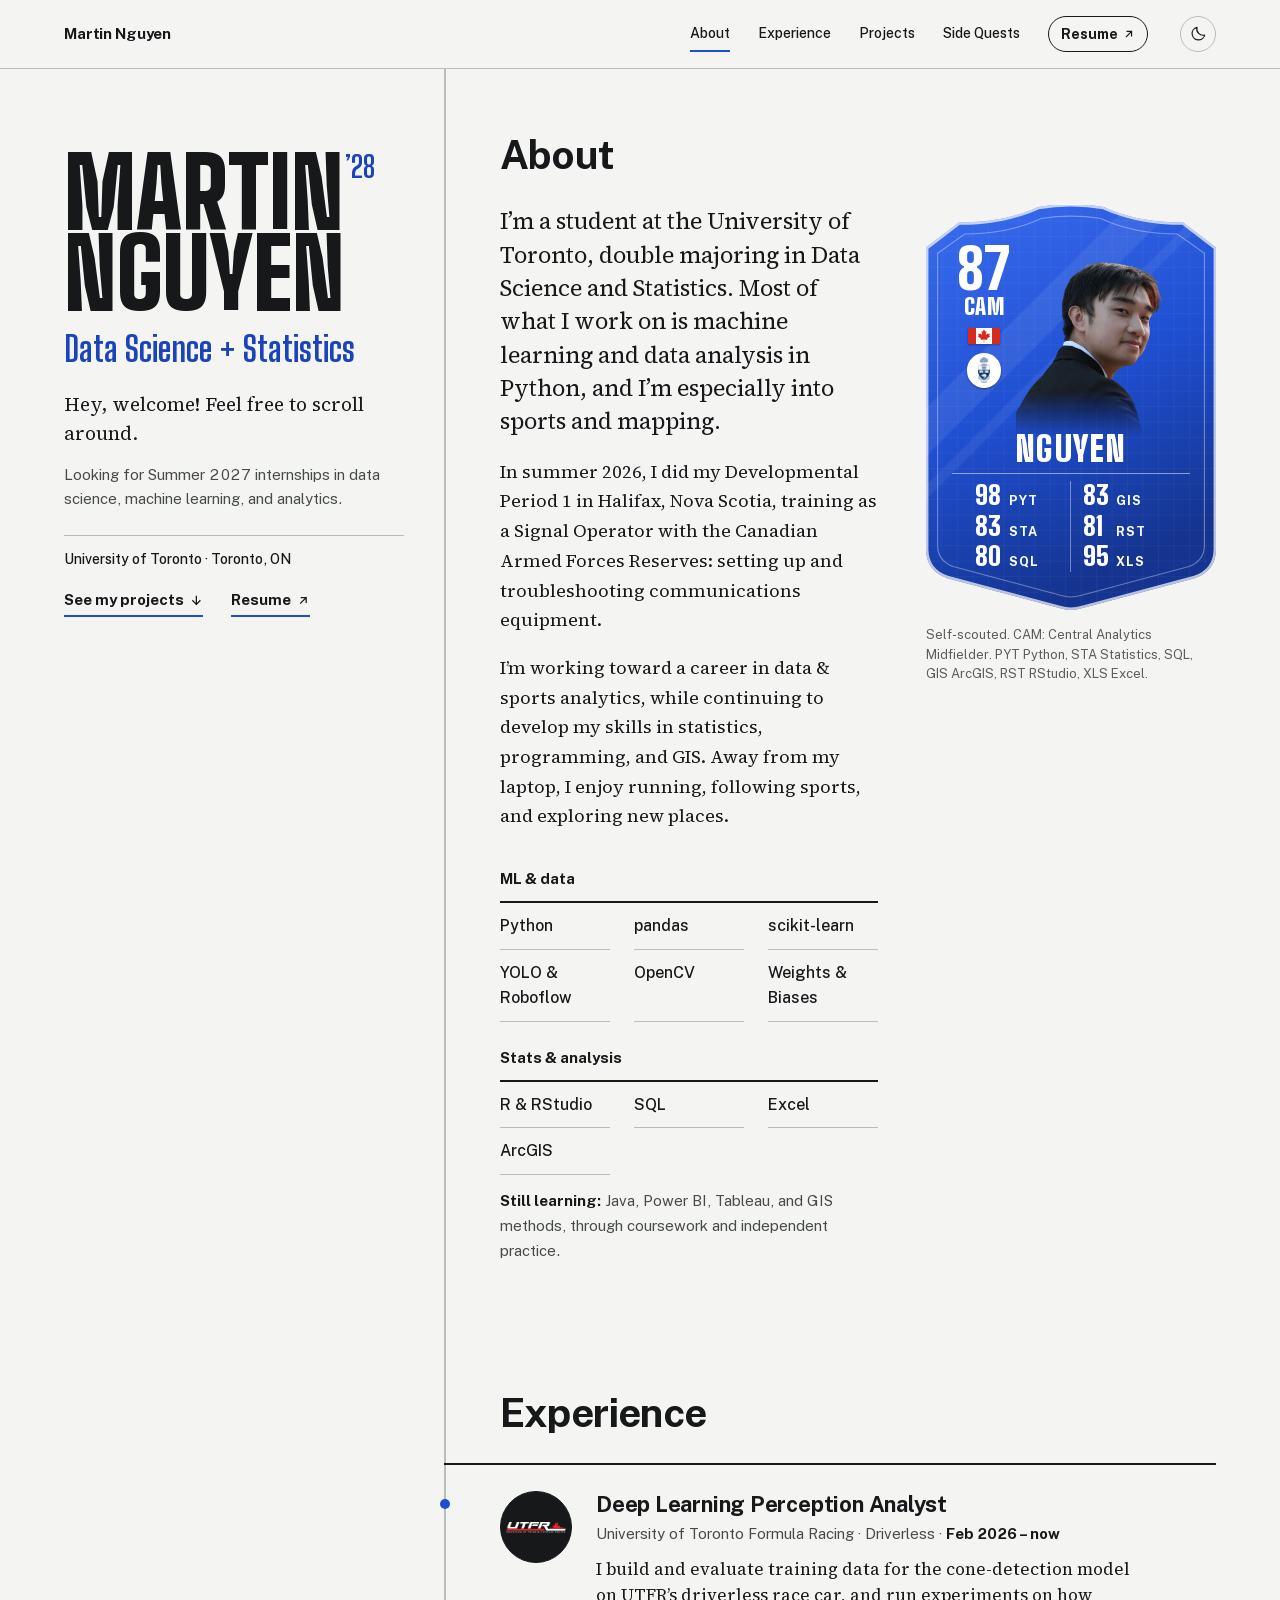
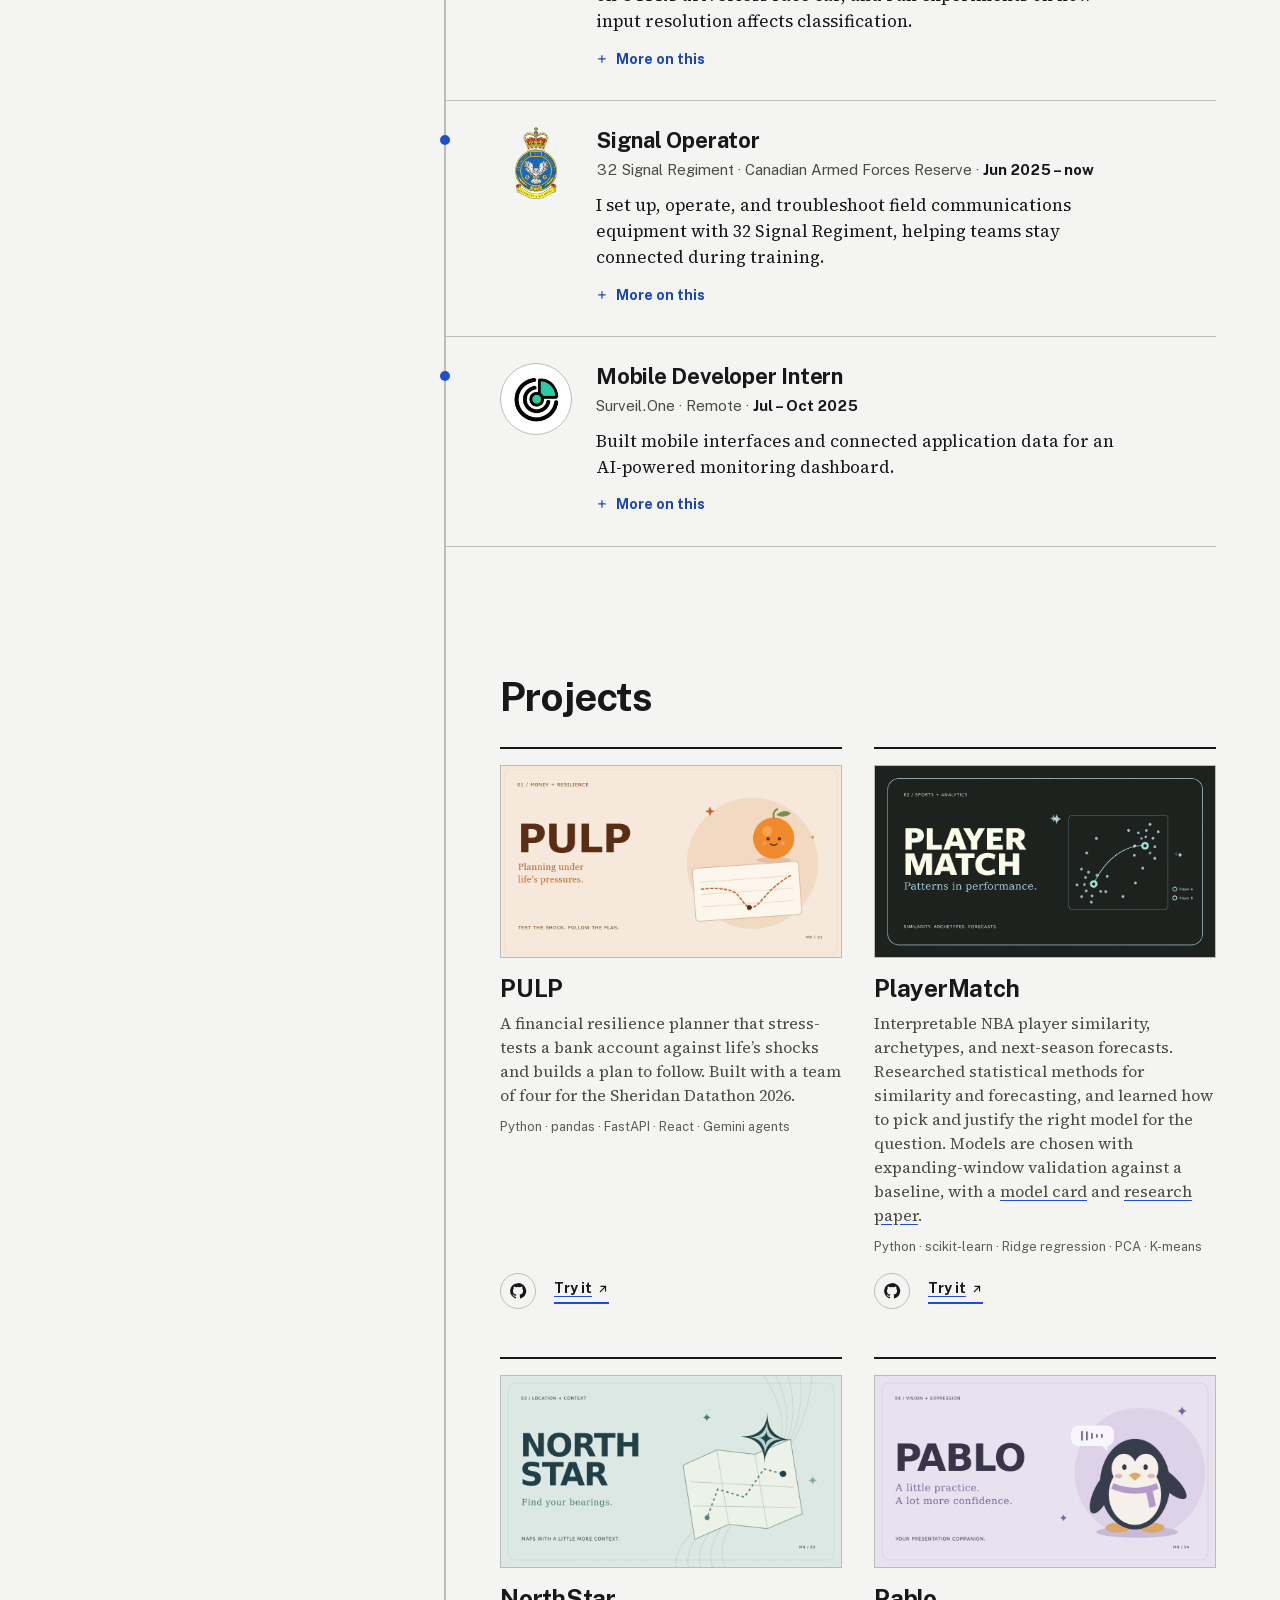
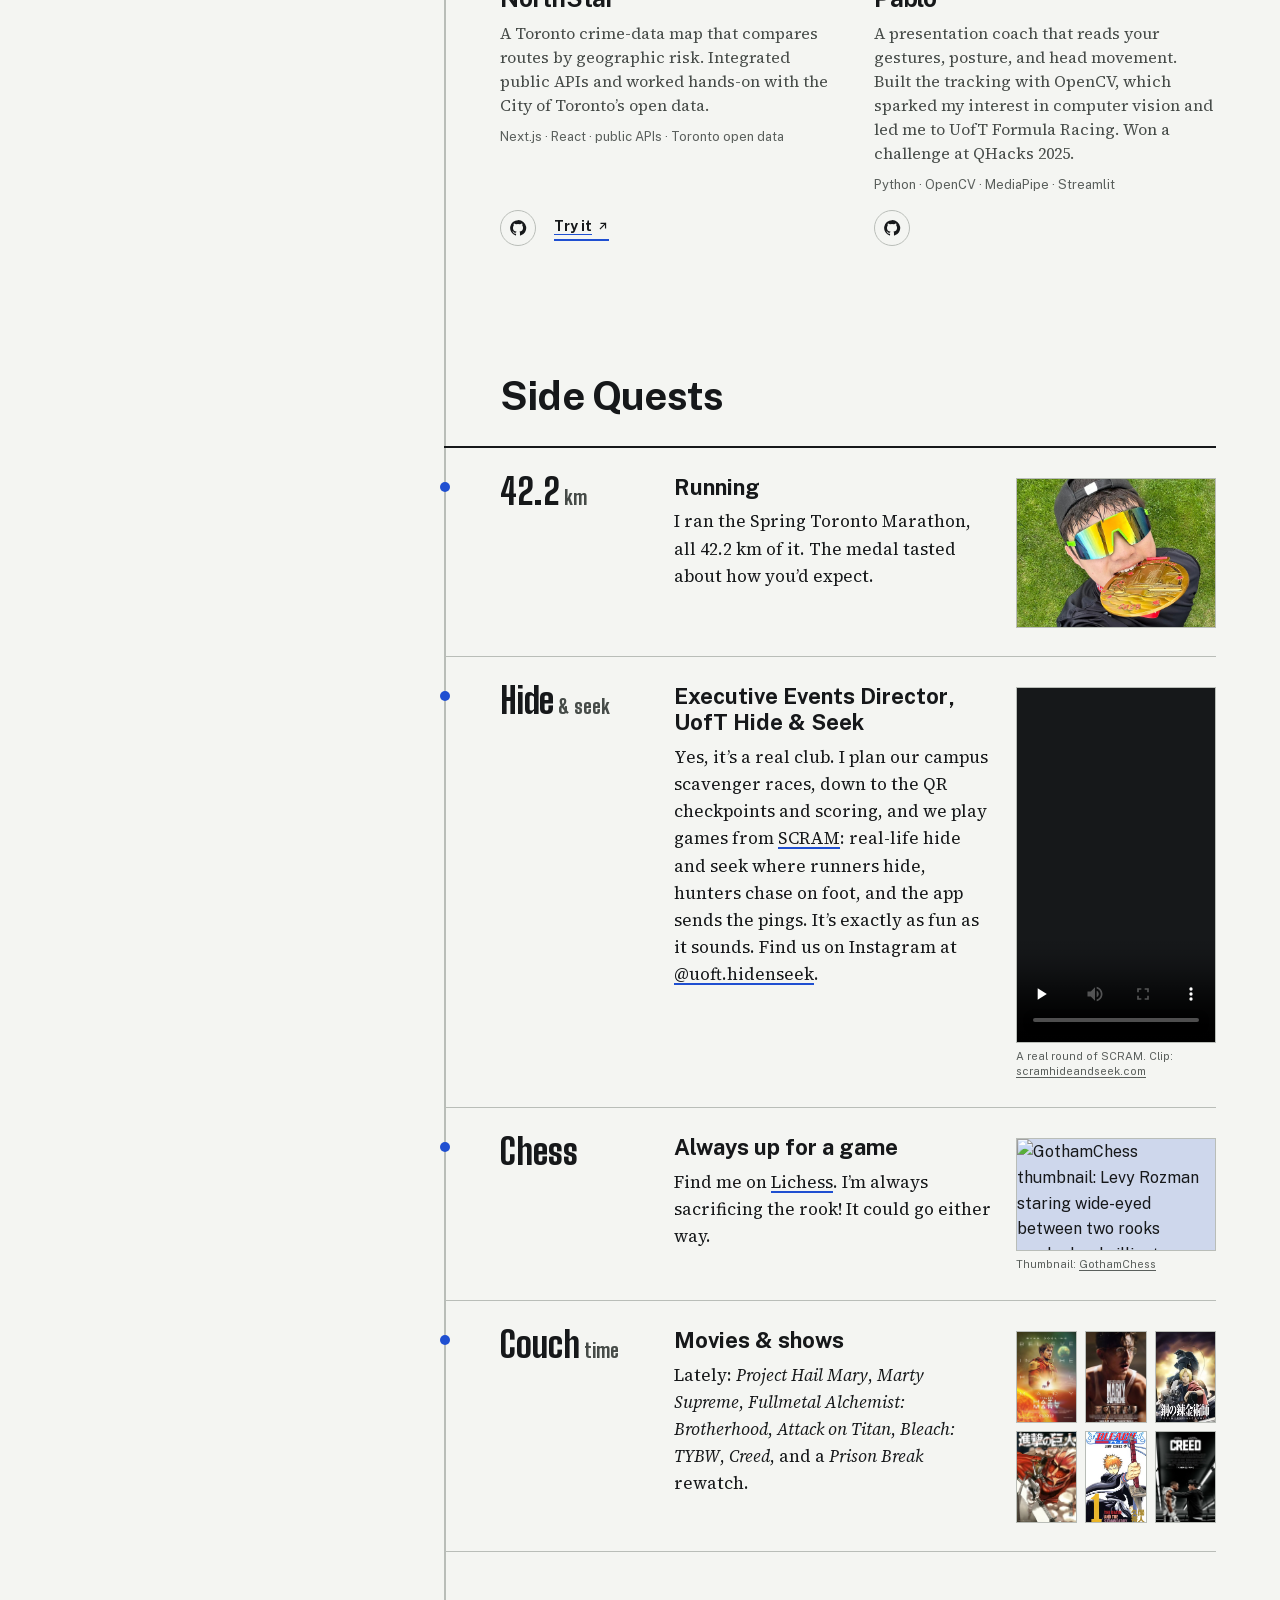
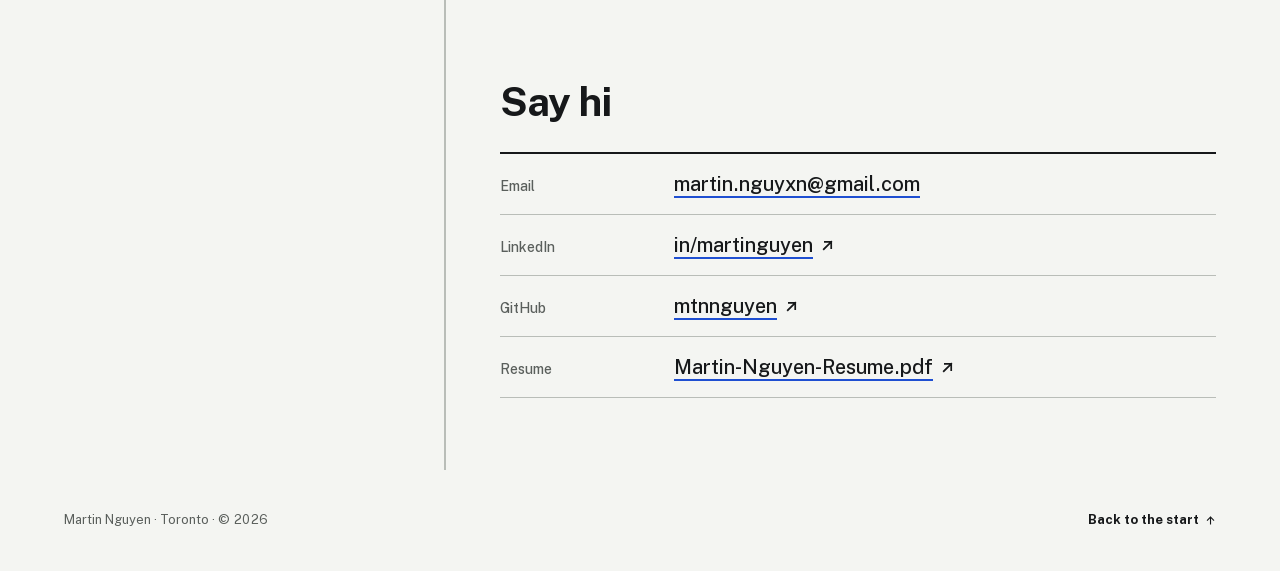
==== commit 9f189fc7: "Resume without accents" ====
--- a/index.html
+++ b/index.html
@@ -32,9 +32,9 @@
         <a href="#experience">Experience</a>
         <a href="#work">Projects</a>
         <a href="#side-quests">Side Quests</a>
-        <a class="nav-resume" href="./assets/Martin-Nguyen-Resume.pdf" target="_blank" rel="noopener noreferrer">Résumé<svg class="ico" aria-hidden="true"><use href="#i-arrow"/></svg><span class="visually-hidden"> (PDF, opens in a new tab)</span></a>
+        <a class="nav-resume" href="./assets/Martin-Nguyen-Resume.pdf" target="_blank" rel="noopener noreferrer">Resume<svg class="ico" aria-hidden="true"><use href="#i-arrow"/></svg><span class="visually-hidden"> (PDF, opens in a new tab)</span></a>
       </nav>
-      <a class="masthead-resume" href="./assets/Martin-Nguyen-Resume.pdf" target="_blank" rel="noopener noreferrer">Résumé<svg class="ico" aria-hidden="true"><use href="#i-arrow"/></svg><span class="visually-hidden"> (PDF, opens in a new tab)</span></a>
+      <a class="masthead-resume" href="./assets/Martin-Nguyen-Resume.pdf" target="_blank" rel="noopener noreferrer">Resume<svg class="ico" aria-hidden="true"><use href="#i-arrow"/></svg><span class="visually-hidden"> (PDF, opens in a new tab)</span></a>
       <button type="button" class="theme-toggle" id="theme-toggle" aria-label="Switch to dark mode" title="Switch to dark mode" hidden>
         <svg class="theme-moon" viewBox="0 0 24 24" fill="none" stroke="currentColor" stroke-width="1.6" stroke-linecap="round" stroke-linejoin="round" aria-hidden="true"><path d="M20.9 13.4A8.5 8.5 0 0 1 10.6 3.1 8.5 8.5 0 1 0 20.9 13.4Z" /></svg>
         <svg class="theme-sun" viewBox="0 0 24 24" fill="none" stroke="currentColor" stroke-width="1.6" stroke-linecap="round" aria-hidden="true"><circle cx="12" cy="12" r="4" /><path d="M12 2v2M12 20v2M2 12h2M20 12h2M4.9 4.9l1.4 1.4M17.7 17.7l1.4 1.4M4.9 19.1l1.4-1.4M17.7 6.3l1.4-1.4" /></svg>
@@ -52,7 +52,7 @@
         <p class="bib-tag">University of Toronto · Toronto, ON</p>
         <div class="bib-actions">
           <a class="link-strong" href="#work">See my projects<svg class="ico" aria-hidden="true"><use href="#i-down"/></svg></a>
-          <a class="link-strong" href="./assets/Martin-Nguyen-Resume.pdf" target="_blank" rel="noopener noreferrer">Résumé<svg class="ico" aria-hidden="true"><use href="#i-arrow"/></svg><span class="visually-hidden"> (PDF, opens in a new tab)</span></a>
+          <a class="link-strong" href="./assets/Martin-Nguyen-Resume.pdf" target="_blank" rel="noopener noreferrer">Resume<svg class="ico" aria-hidden="true"><use href="#i-arrow"/></svg><span class="visually-hidden"> (PDF, opens in a new tab)</span></a>
         </div>
       </aside>
 
@@ -280,7 +280,7 @@
             <li><span>Email</span><a href="mailto:martin.nguyxn@gmail.com">martin.nguyxn@gmail.com</a></li>
             <li><span>LinkedIn</span><a href="https://www.linkedin.com/in/martinguyen/" target="_blank" rel="noopener noreferrer">in/martinguyen<svg class="ico" aria-hidden="true"><use href="#i-arrow"/></svg></a></li>
             <li><span>GitHub</span><a href="https://github.com/mtnnguyen" target="_blank" rel="noopener noreferrer">mtnnguyen<svg class="ico" aria-hidden="true"><use href="#i-arrow"/></svg></a></li>
-            <li><span>Résumé</span><a href="./assets/Martin-Nguyen-Resume.pdf" target="_blank" rel="noopener noreferrer">Martin-Nguyen-Resume.pdf<svg class="ico" aria-hidden="true"><use href="#i-arrow"/></svg></a></li>
+            <li><span>Resume</span><a href="./assets/Martin-Nguyen-Resume.pdf" target="_blank" rel="noopener noreferrer">Martin-Nguyen-Resume.pdf<svg class="ico" aria-hidden="true"><use href="#i-arrow"/></svg></a></li>
           </ul>
         </section>
       </div>
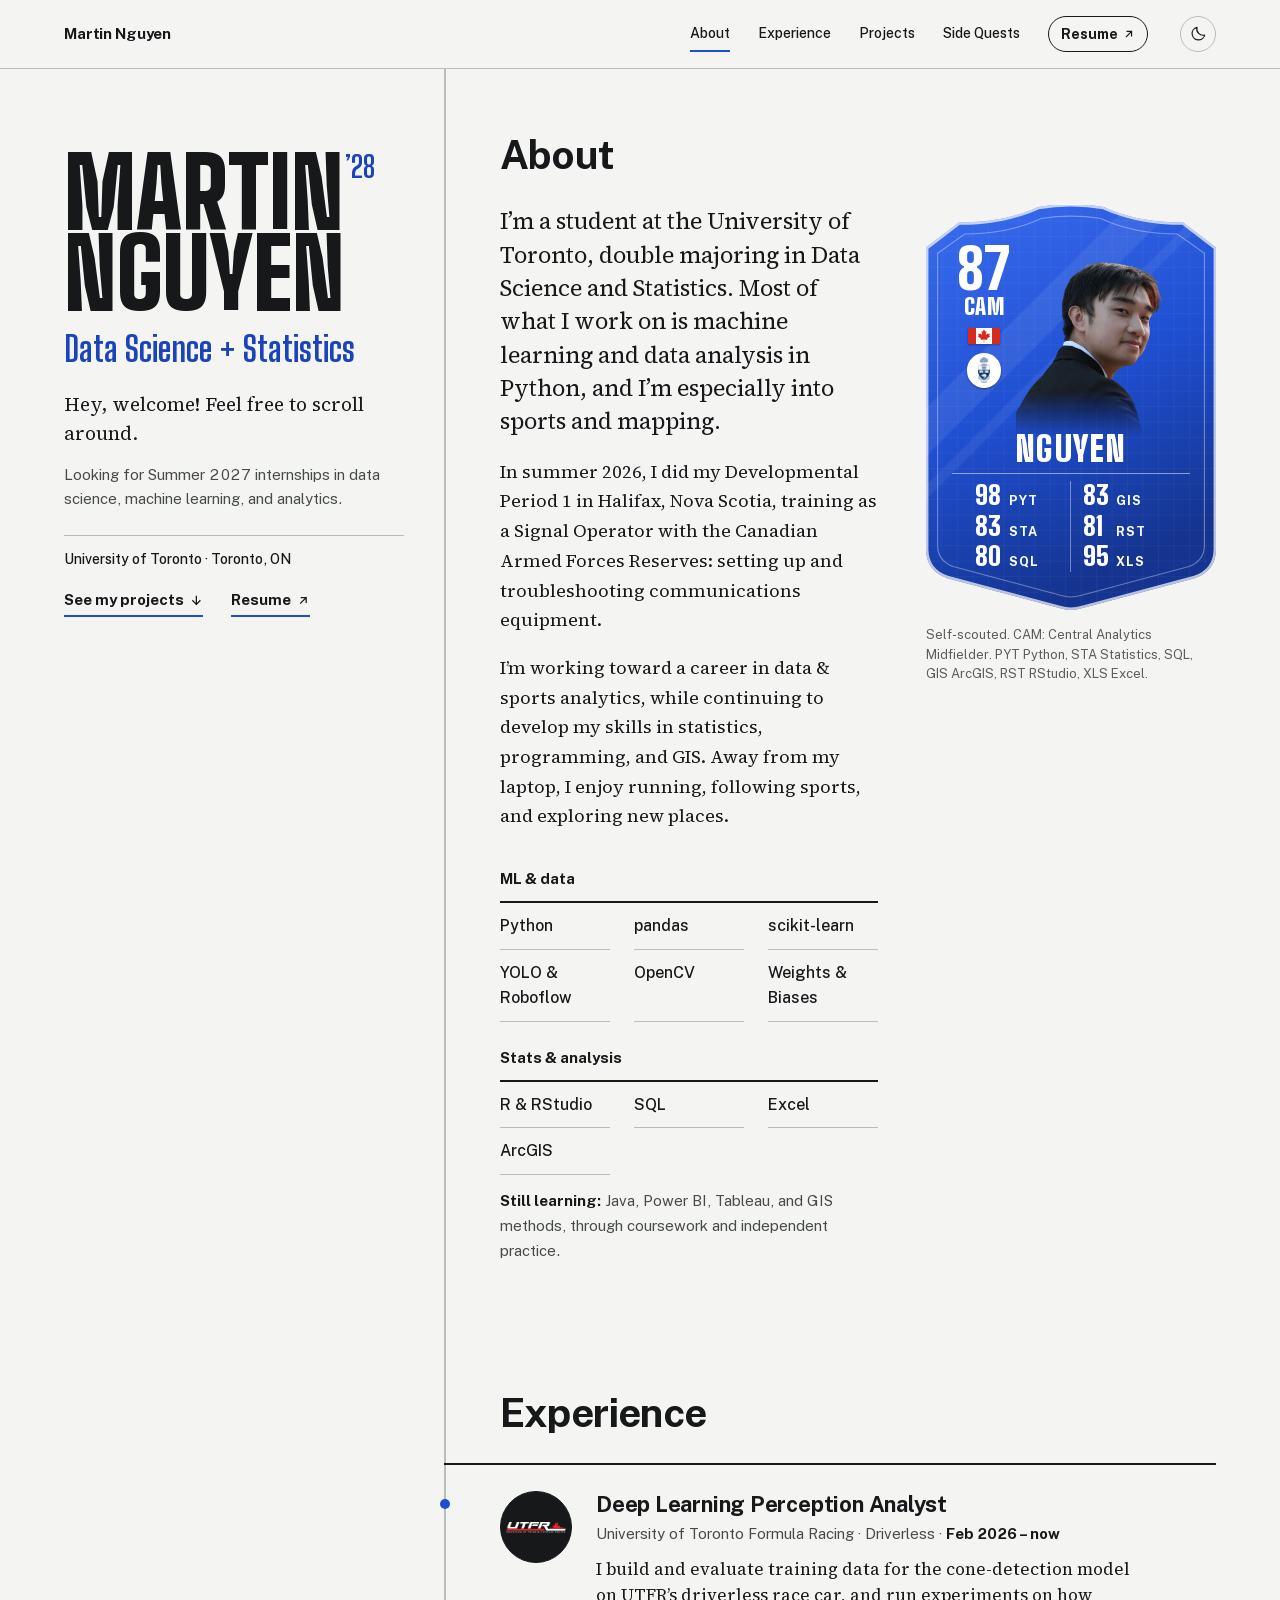
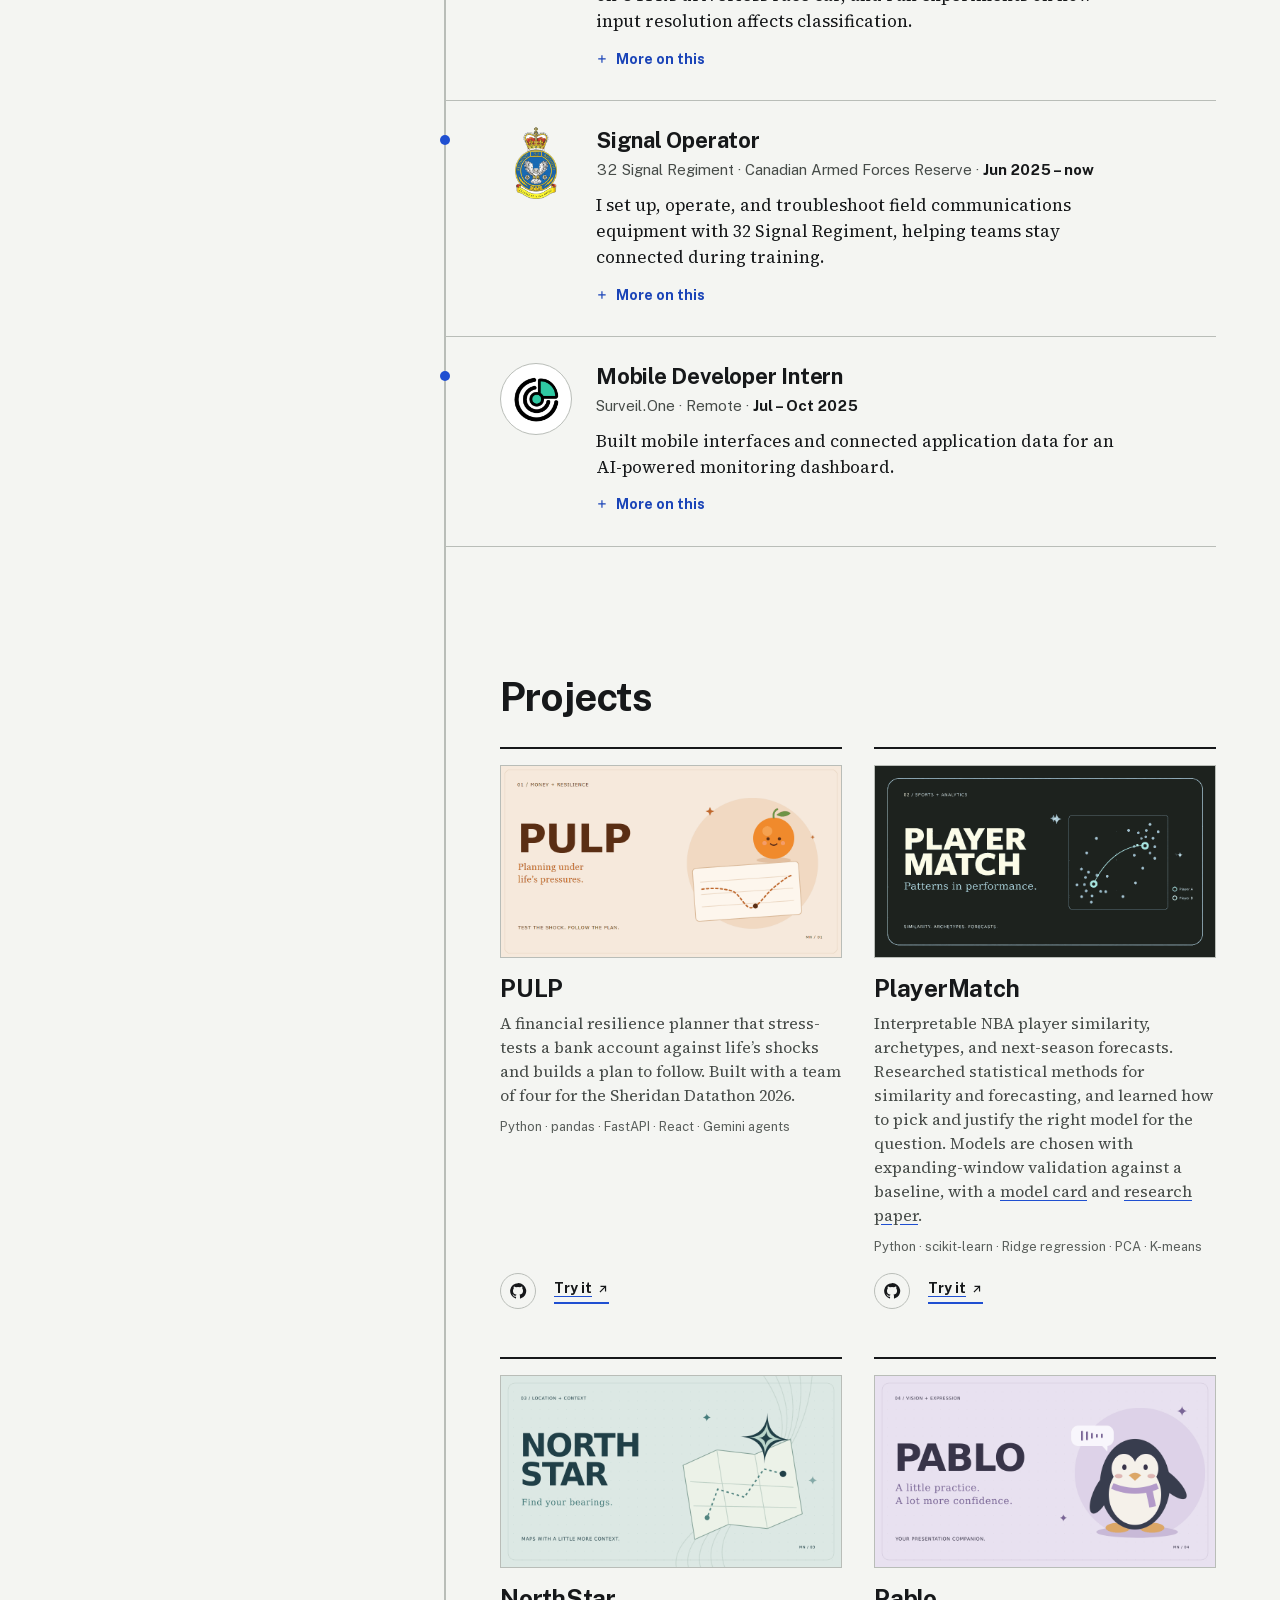
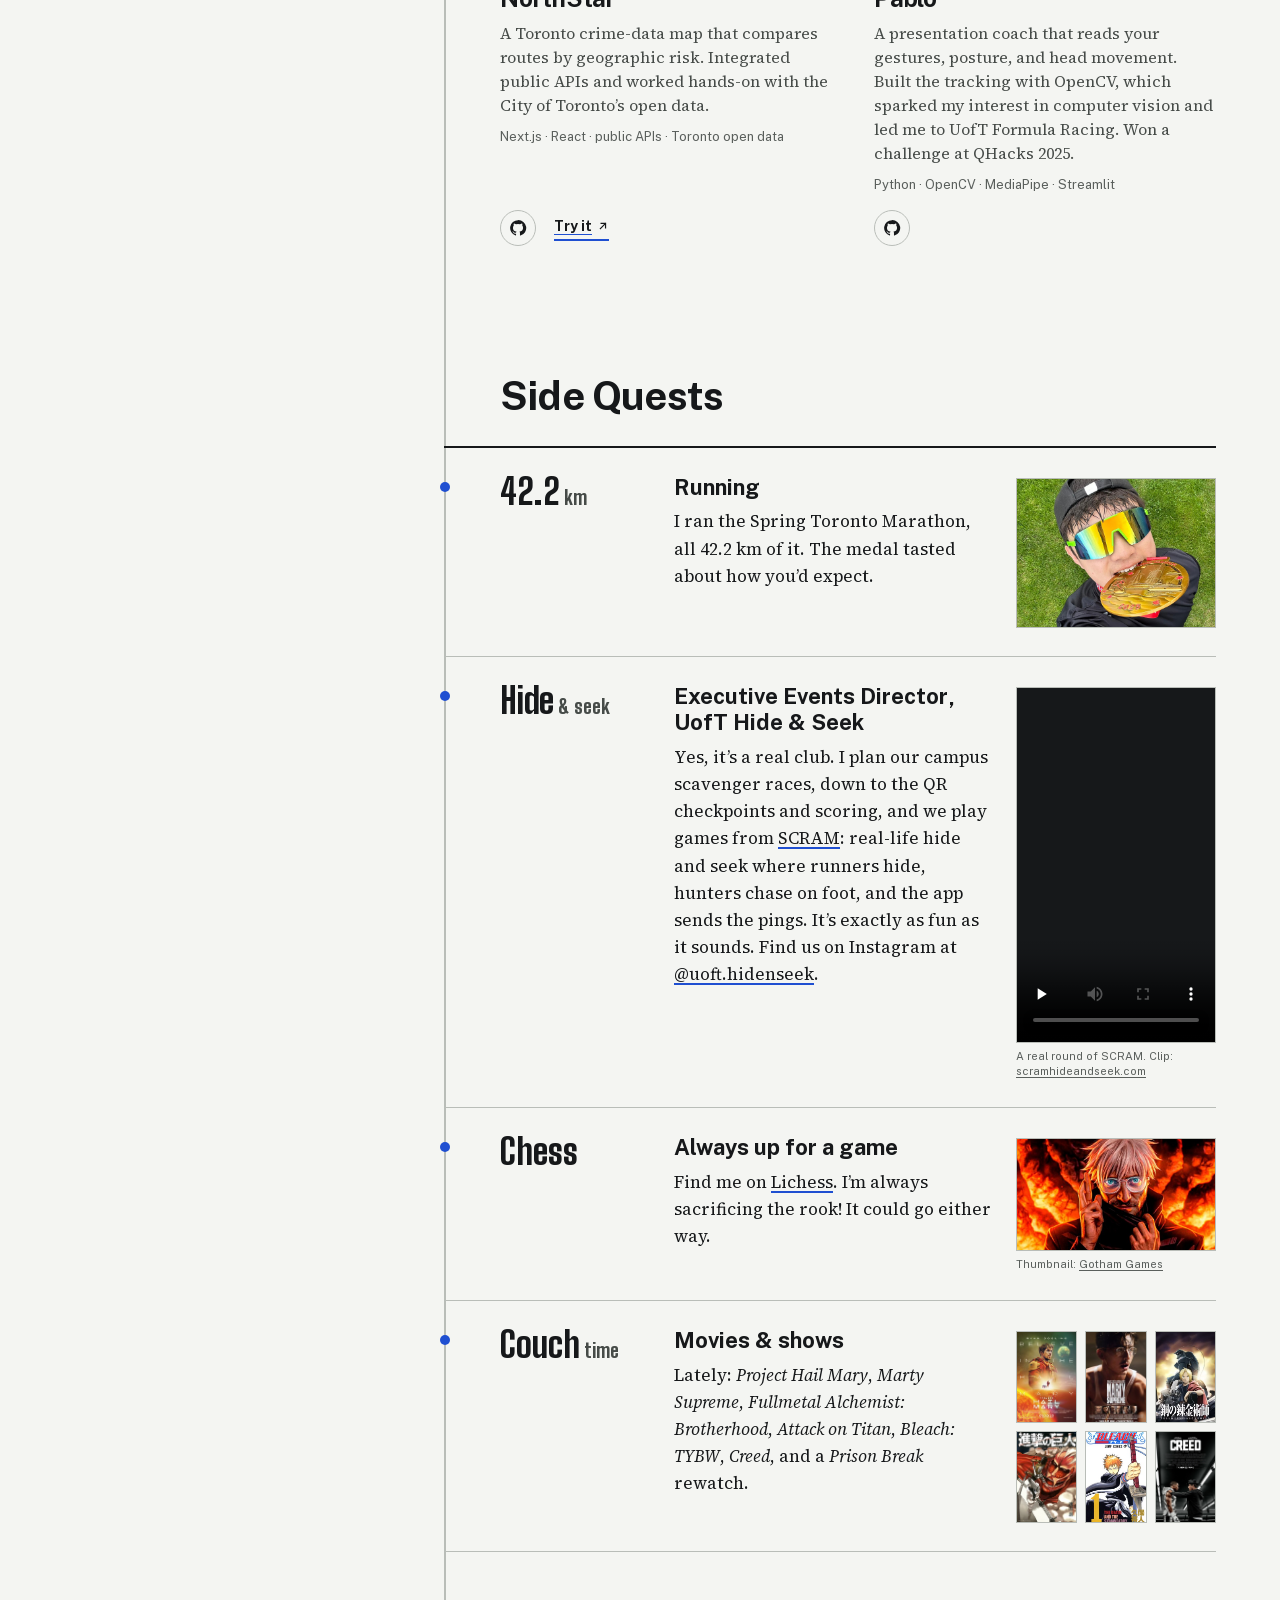
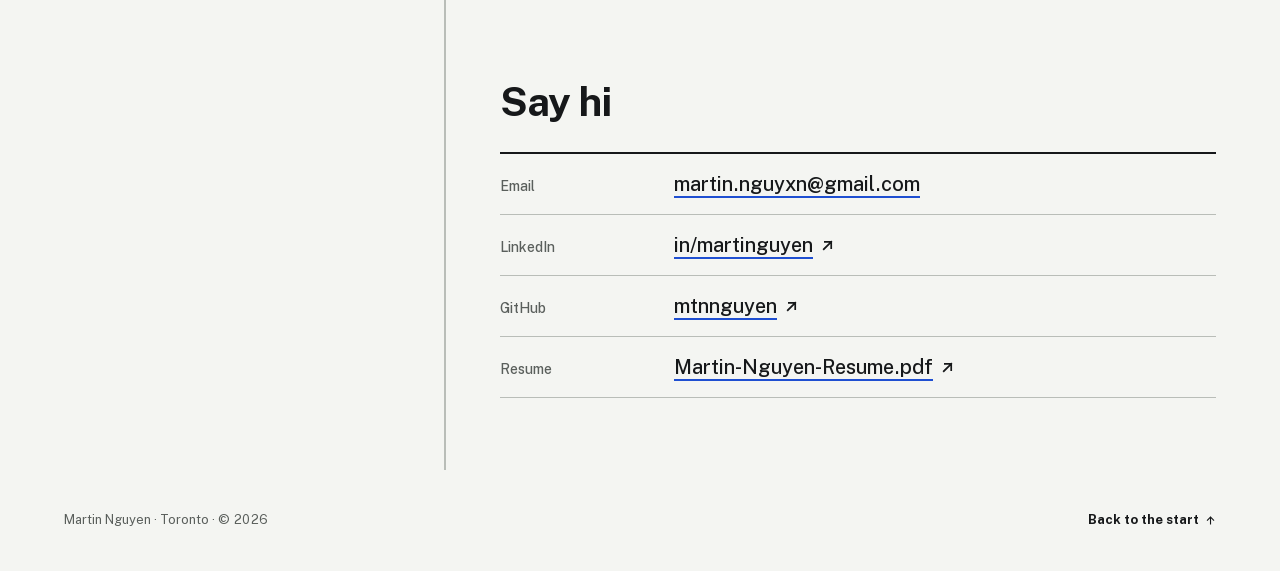
==== commit 4342a751: "Link preview and new chess thumbnail" ====
--- a/index.html
+++ b/index.html
@@ -10,6 +10,14 @@
       content="Martin Nguyen — Data Science and Applied Statistics student at the University of Toronto. Sports analytics, maps, and the occasional marathon."
     />
     <title>Martin Nguyen</title>
+    <meta property="og:type" content="website" />
+    <meta property="og:url" content="https://mtnnguyen.github.io/" />
+    <meta property="og:title" content="Martin Nguyen" />
+    <meta property="og:description" content="Data Science + Statistics at the University of Toronto. Machine learning, data analysis, and sports analytics." />
+    <meta property="og:image" content="https://mtnnguyen.github.io/assets/img/og.png" />
+    <meta property="og:image:width" content="1200" />
+    <meta property="og:image:height" content="630" />
+    <meta name="twitter:card" content="summary_large_image" />
     <link rel="icon" href="./favicon.svg" type="image/svg+xml" />
     <link rel="preload" href="./assets/fonts/big-shoulders-display-latin.woff2" as="font" type="font/woff2" crossorigin />
     <link rel="stylesheet" href="./style.css" />
@@ -250,8 +258,8 @@
                 <p>Find me on <a href="https://lichess.org/" target="_blank" rel="noopener noreferrer">Lichess</a>. I’m always sacrificing the rook! It could go either way.</p>
               </div>
               <figure class="quest-pic quest-photo">
-                <a href="https://www.youtube.com/watch?v=ye1p_x60Hlg" target="_blank" rel="noopener noreferrer"><img src="https://i.ytimg.com/vi/ye1p_x60Hlg/maxresdefault.jpg" alt="GothamChess thumbnail: Levy Rozman staring wide-eyed between two rooks marked as brilliant moves" width="1280" height="720" loading="lazy" /></a>
-                <figcaption>Thumbnail: <a href="https://www.youtube.com/watch?v=ye1p_x60Hlg" target="_blank" rel="noopener noreferrer">GothamChess</a></figcaption>
+                <a href="https://www.youtube.com/watch?v=LuWvnMB7d8I" target="_blank" rel="noopener noreferrer"><img src="./assets/img/chess-thumb.jpg" alt="Gotham Games thumbnail: Levy Rozman as an anime sorcerer with white hair and glowing eyes, in front of flames" width="640" height="360" loading="lazy" /></a>
+                <figcaption>Thumbnail: <a href="https://www.youtube.com/watch?v=LuWvnMB7d8I" target="_blank" rel="noopener noreferrer">Gotham Games</a></figcaption>
               </figure>
             </li>
             <li class="quest">
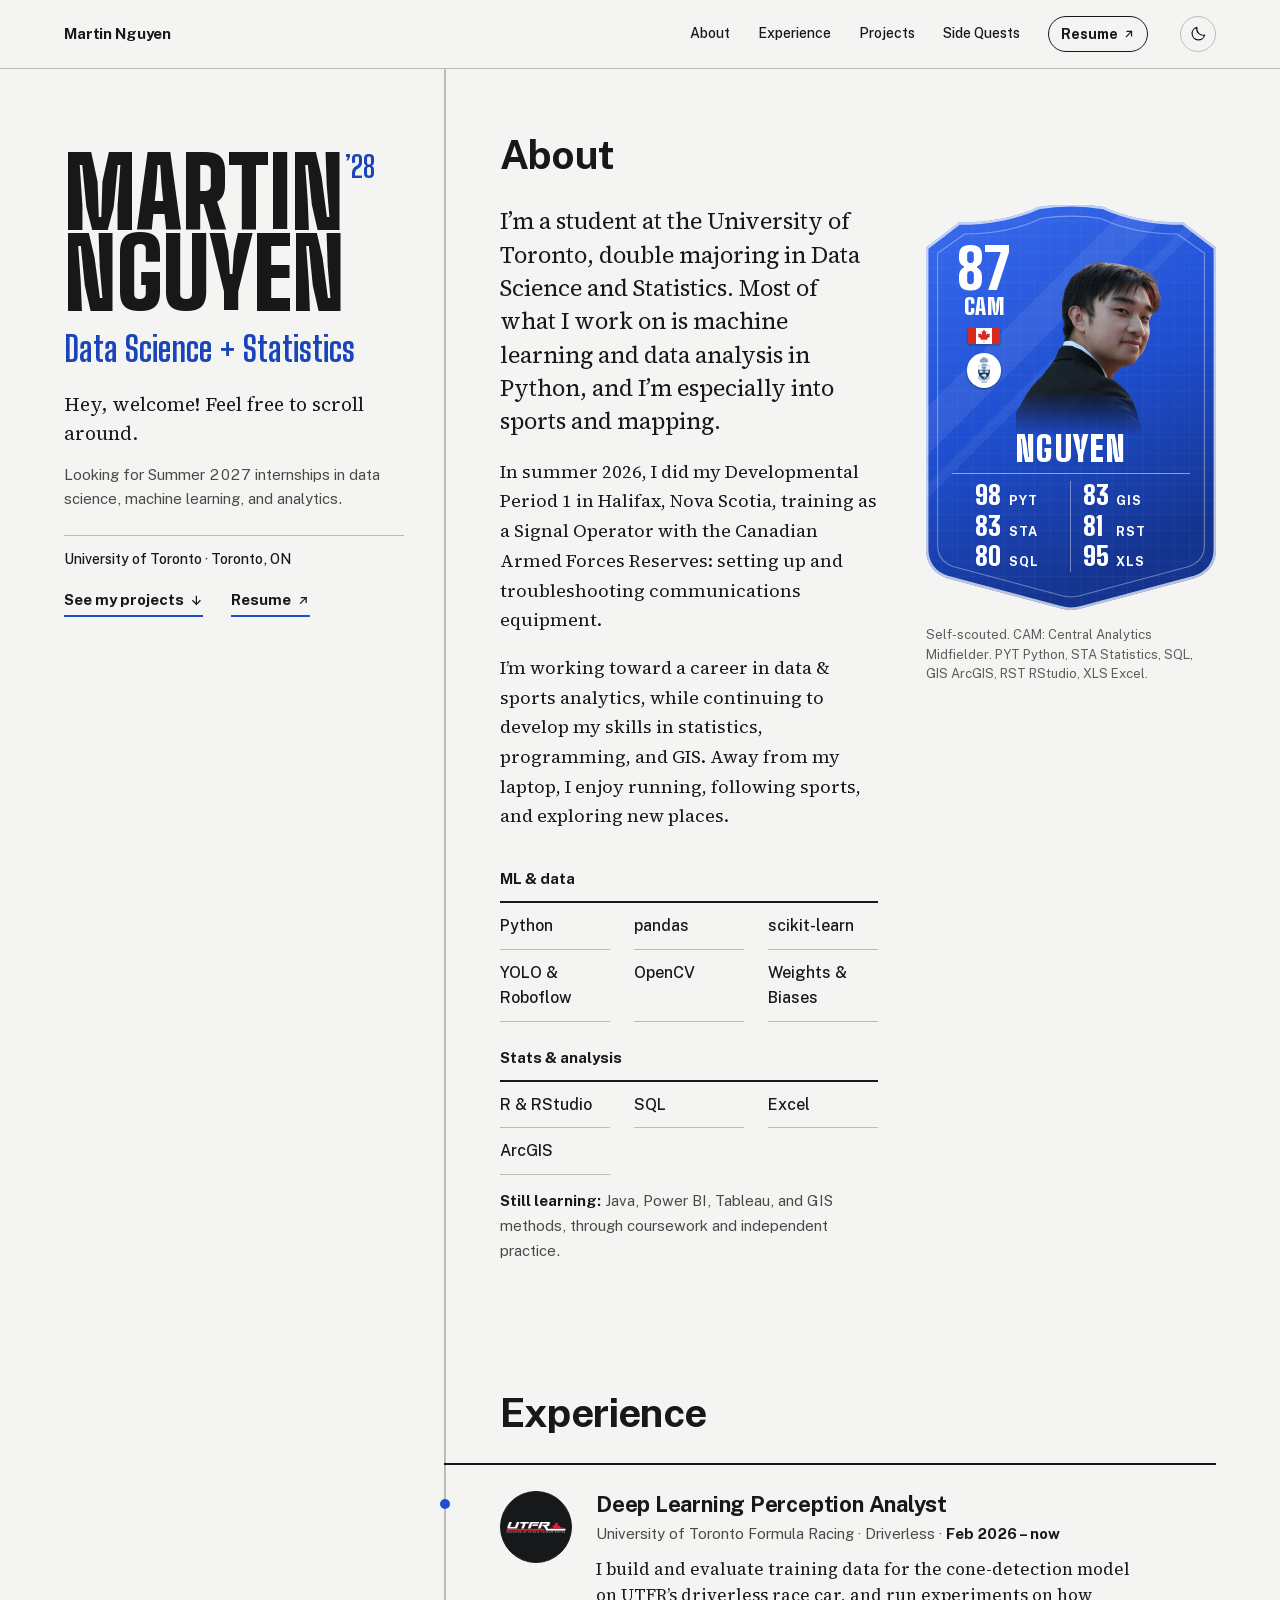
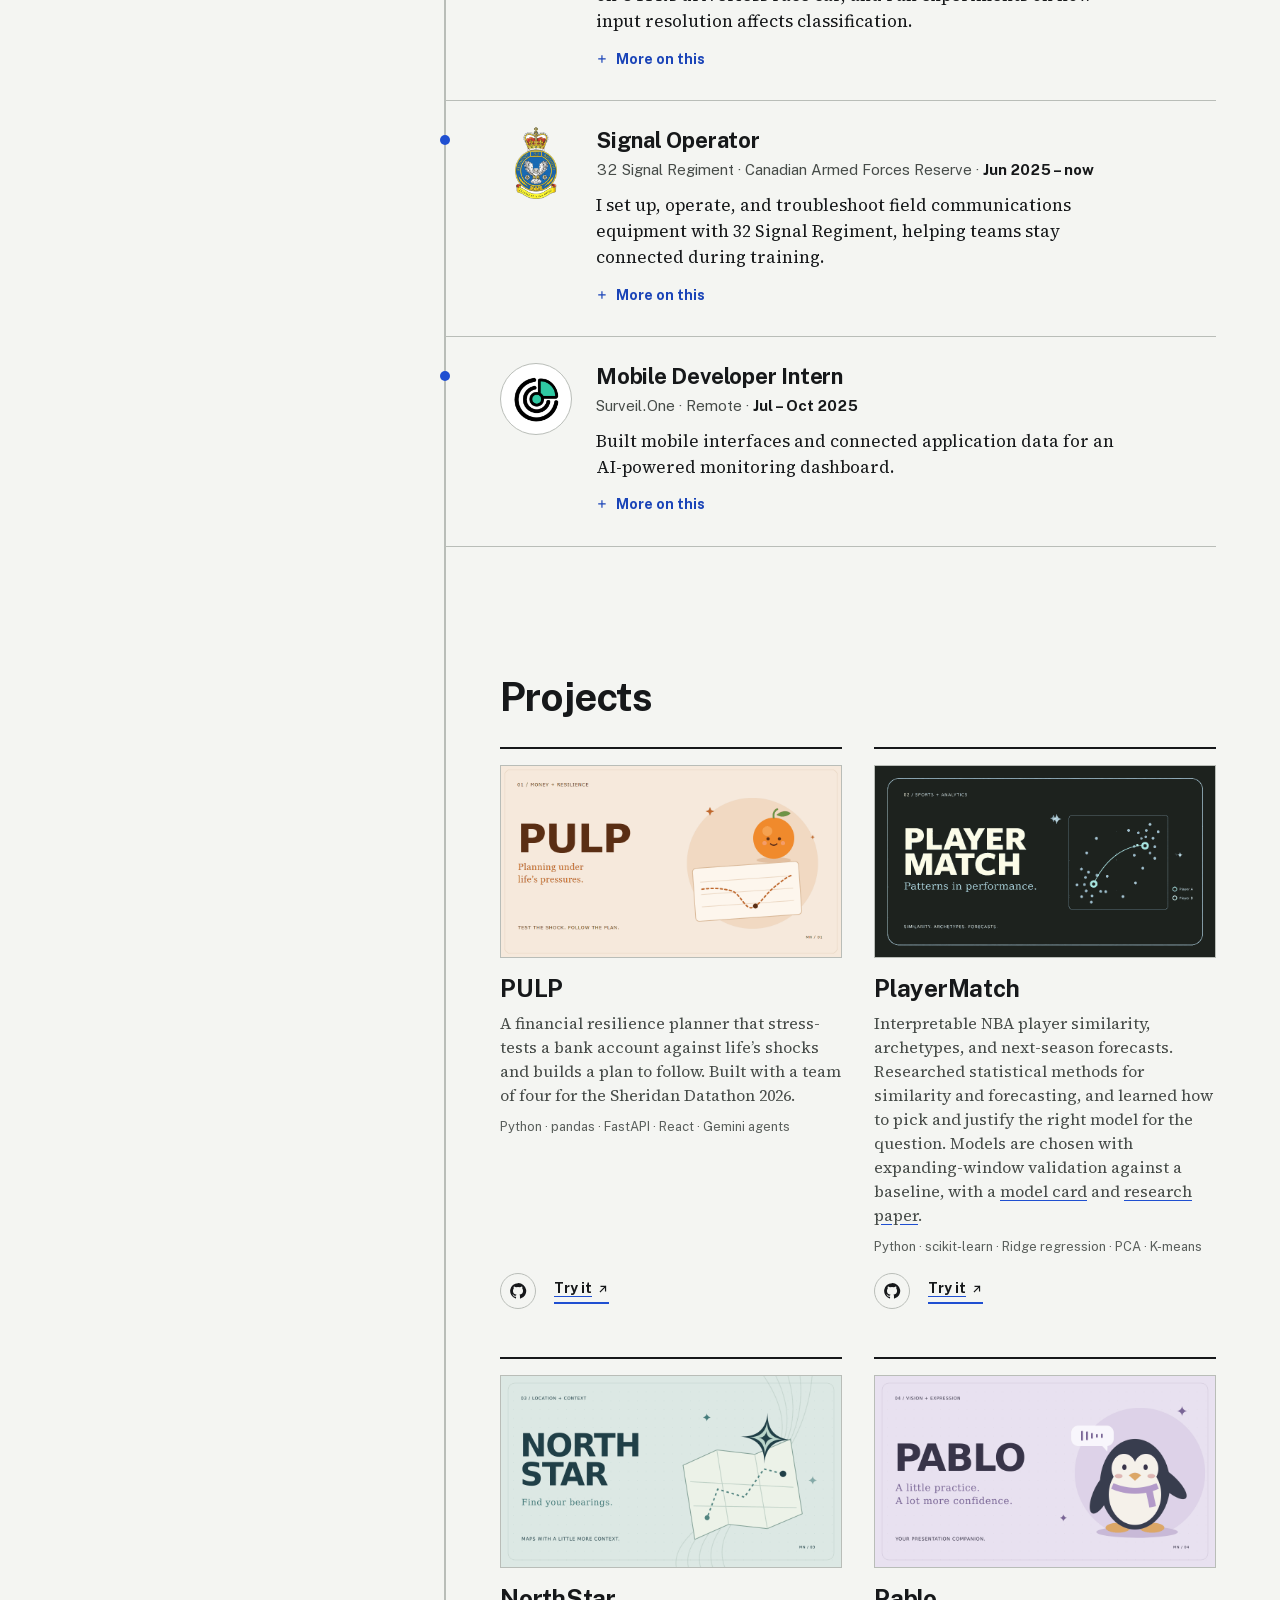
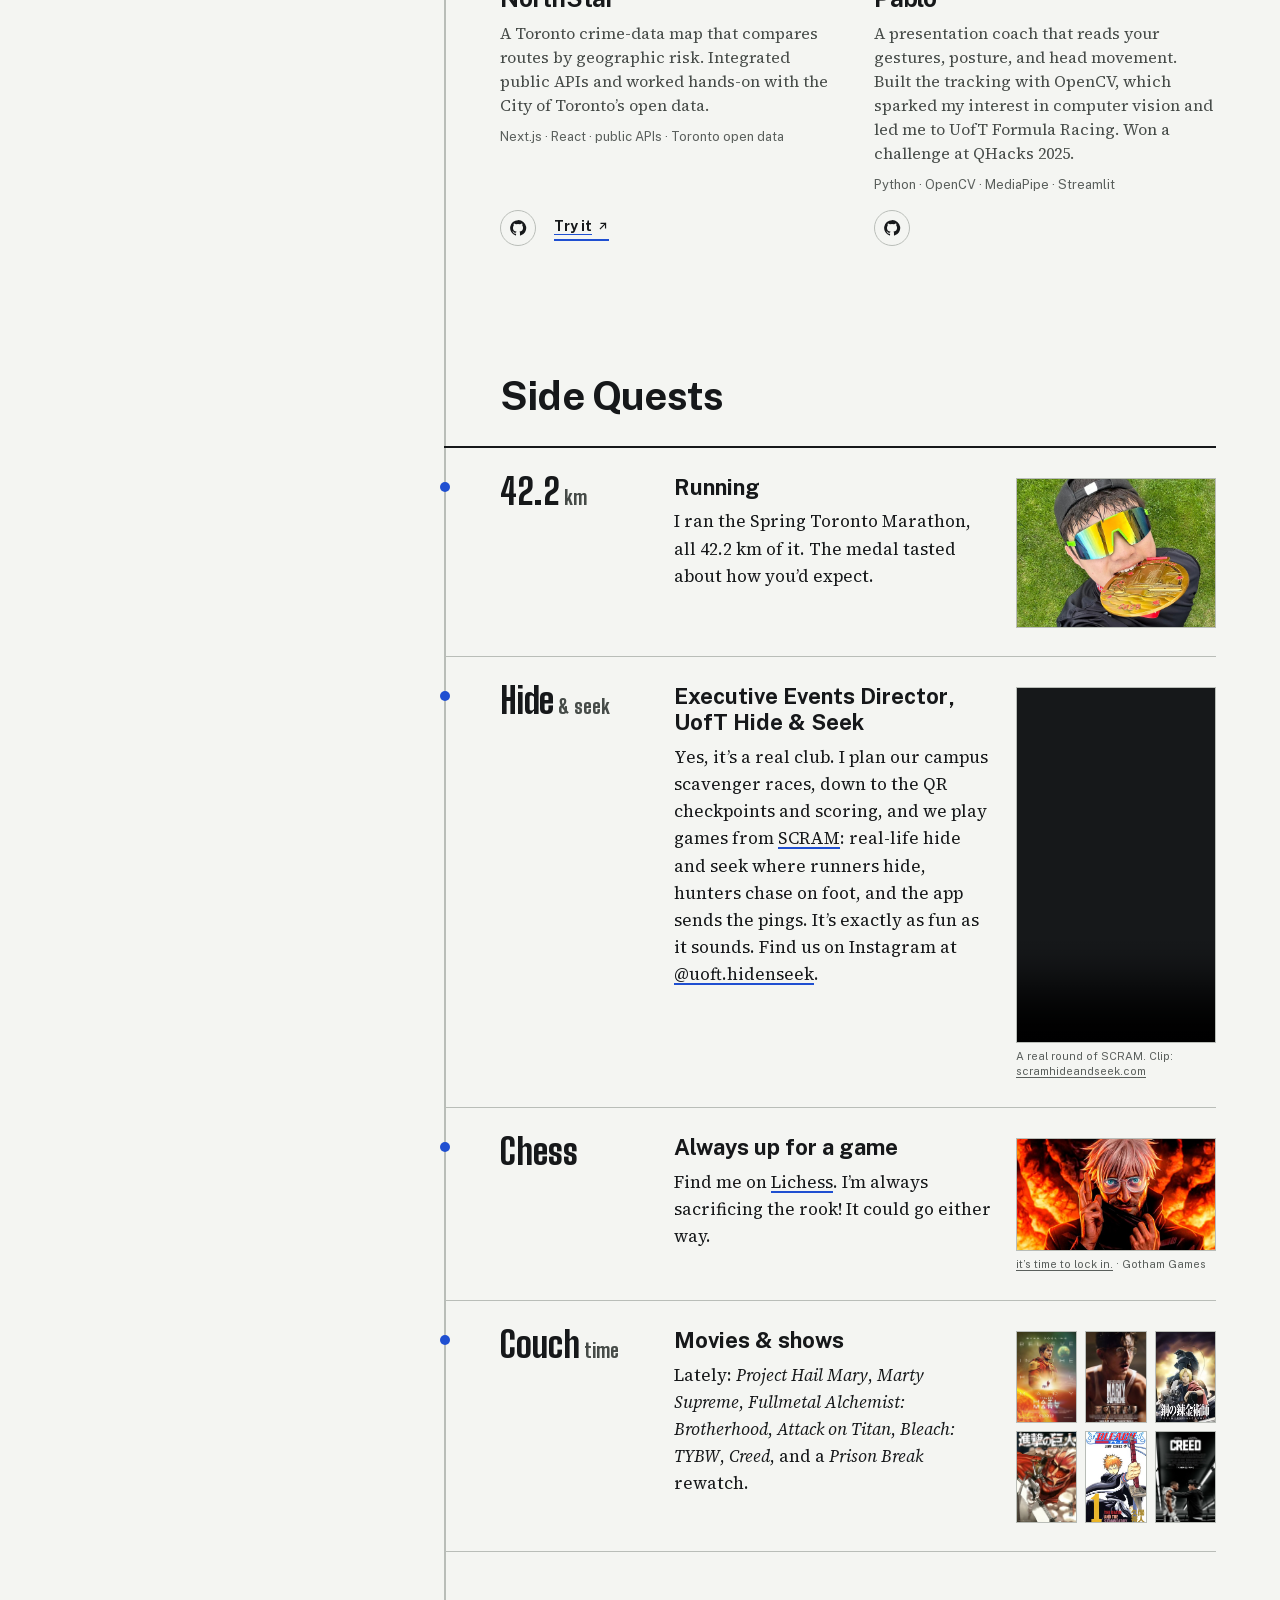
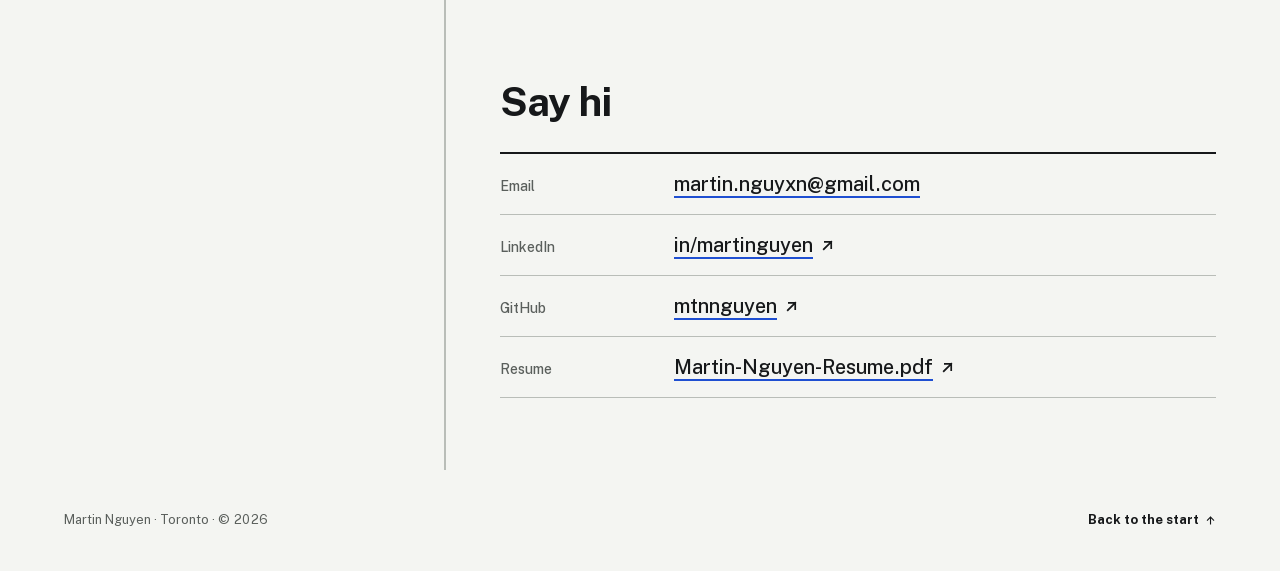
==== commit 8018634f: "Chess caption with video title" ====
--- a/index.html
+++ b/index.html
@@ -259,7 +259,7 @@
               </div>
               <figure class="quest-pic quest-photo">
                 <a href="https://www.youtube.com/watch?v=LuWvnMB7d8I" target="_blank" rel="noopener noreferrer"><img src="./assets/img/chess-thumb.jpg" alt="Gotham Games thumbnail: Levy Rozman as an anime sorcerer with white hair and glowing eyes, in front of flames" width="640" height="360" loading="lazy" /></a>
-                <figcaption>Thumbnail: <a href="https://www.youtube.com/watch?v=LuWvnMB7d8I" target="_blank" rel="noopener noreferrer">Gotham Games</a></figcaption>
+                <figcaption><a href="https://www.youtube.com/watch?v=LuWvnMB7d8I" target="_blank" rel="noopener noreferrer">it’s time to lock in.</a> · Gotham Games</figcaption>
               </figure>
             </li>
             <li class="quest">
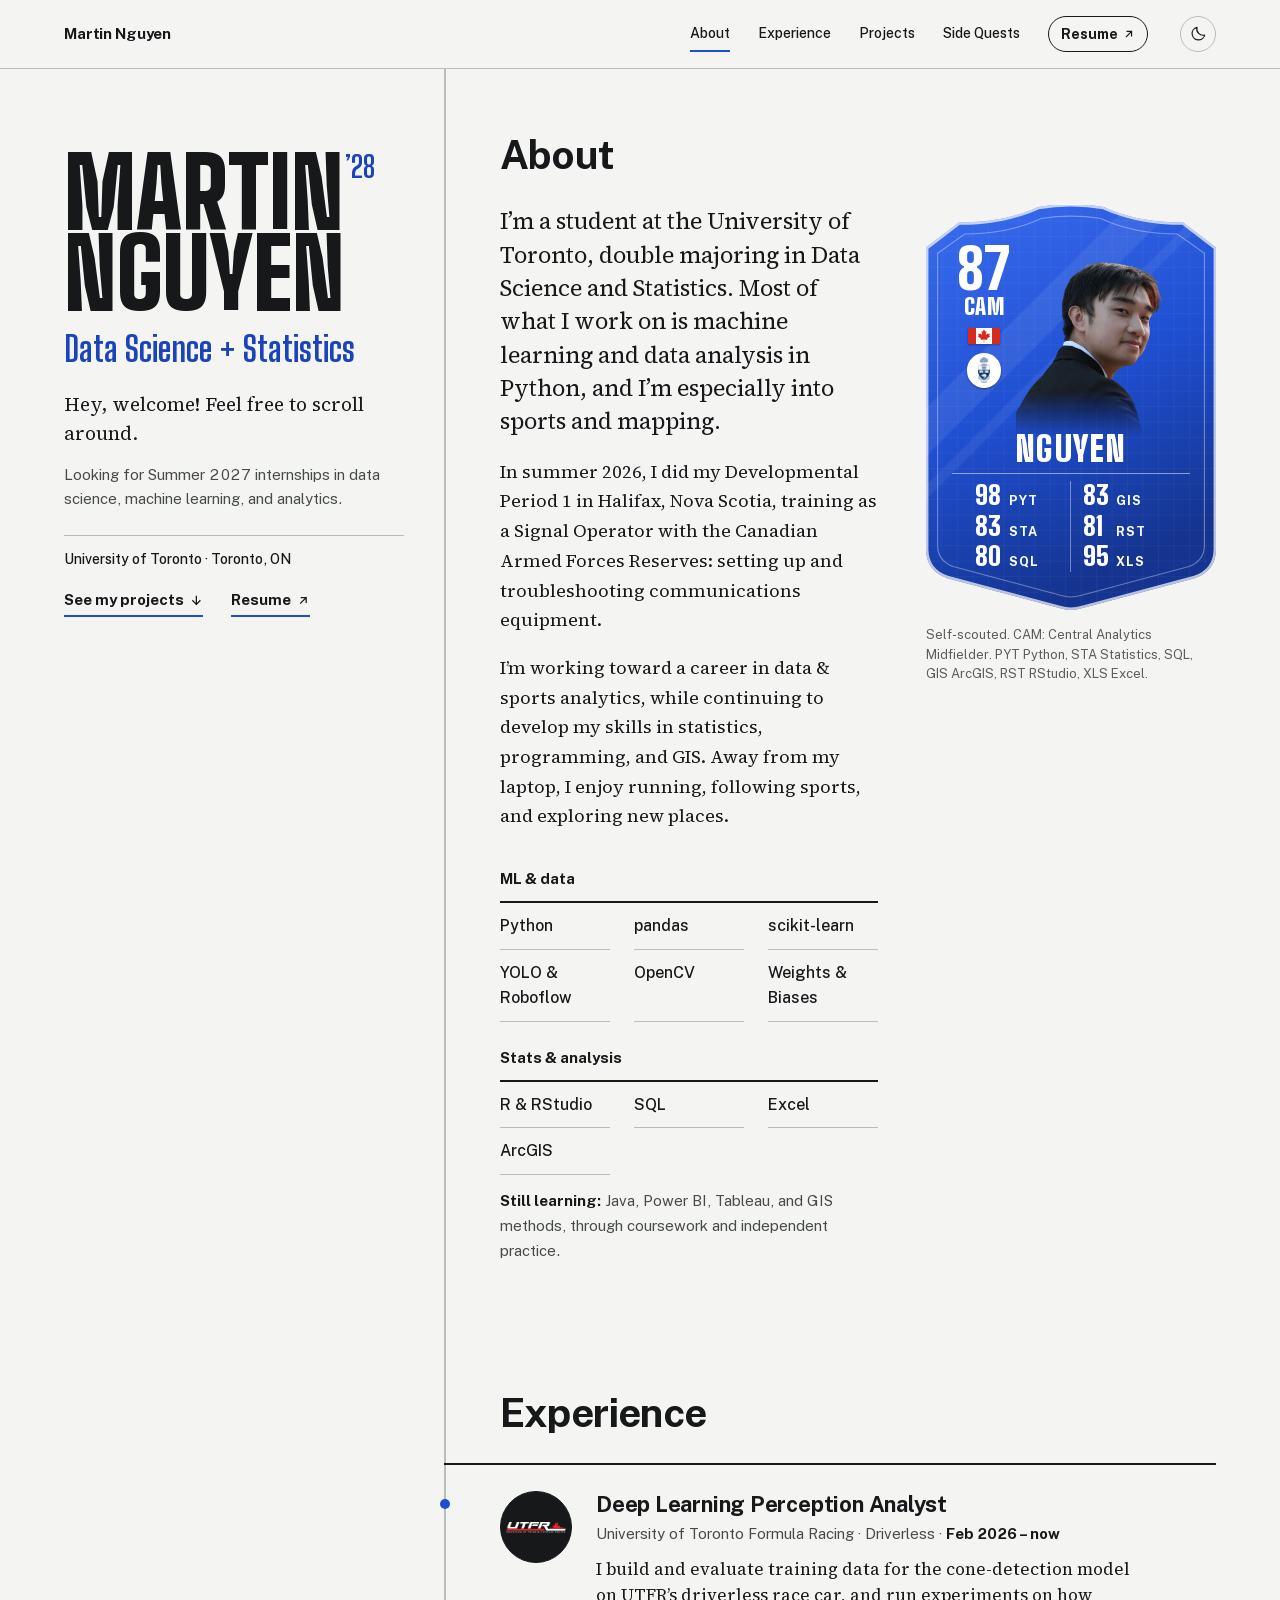
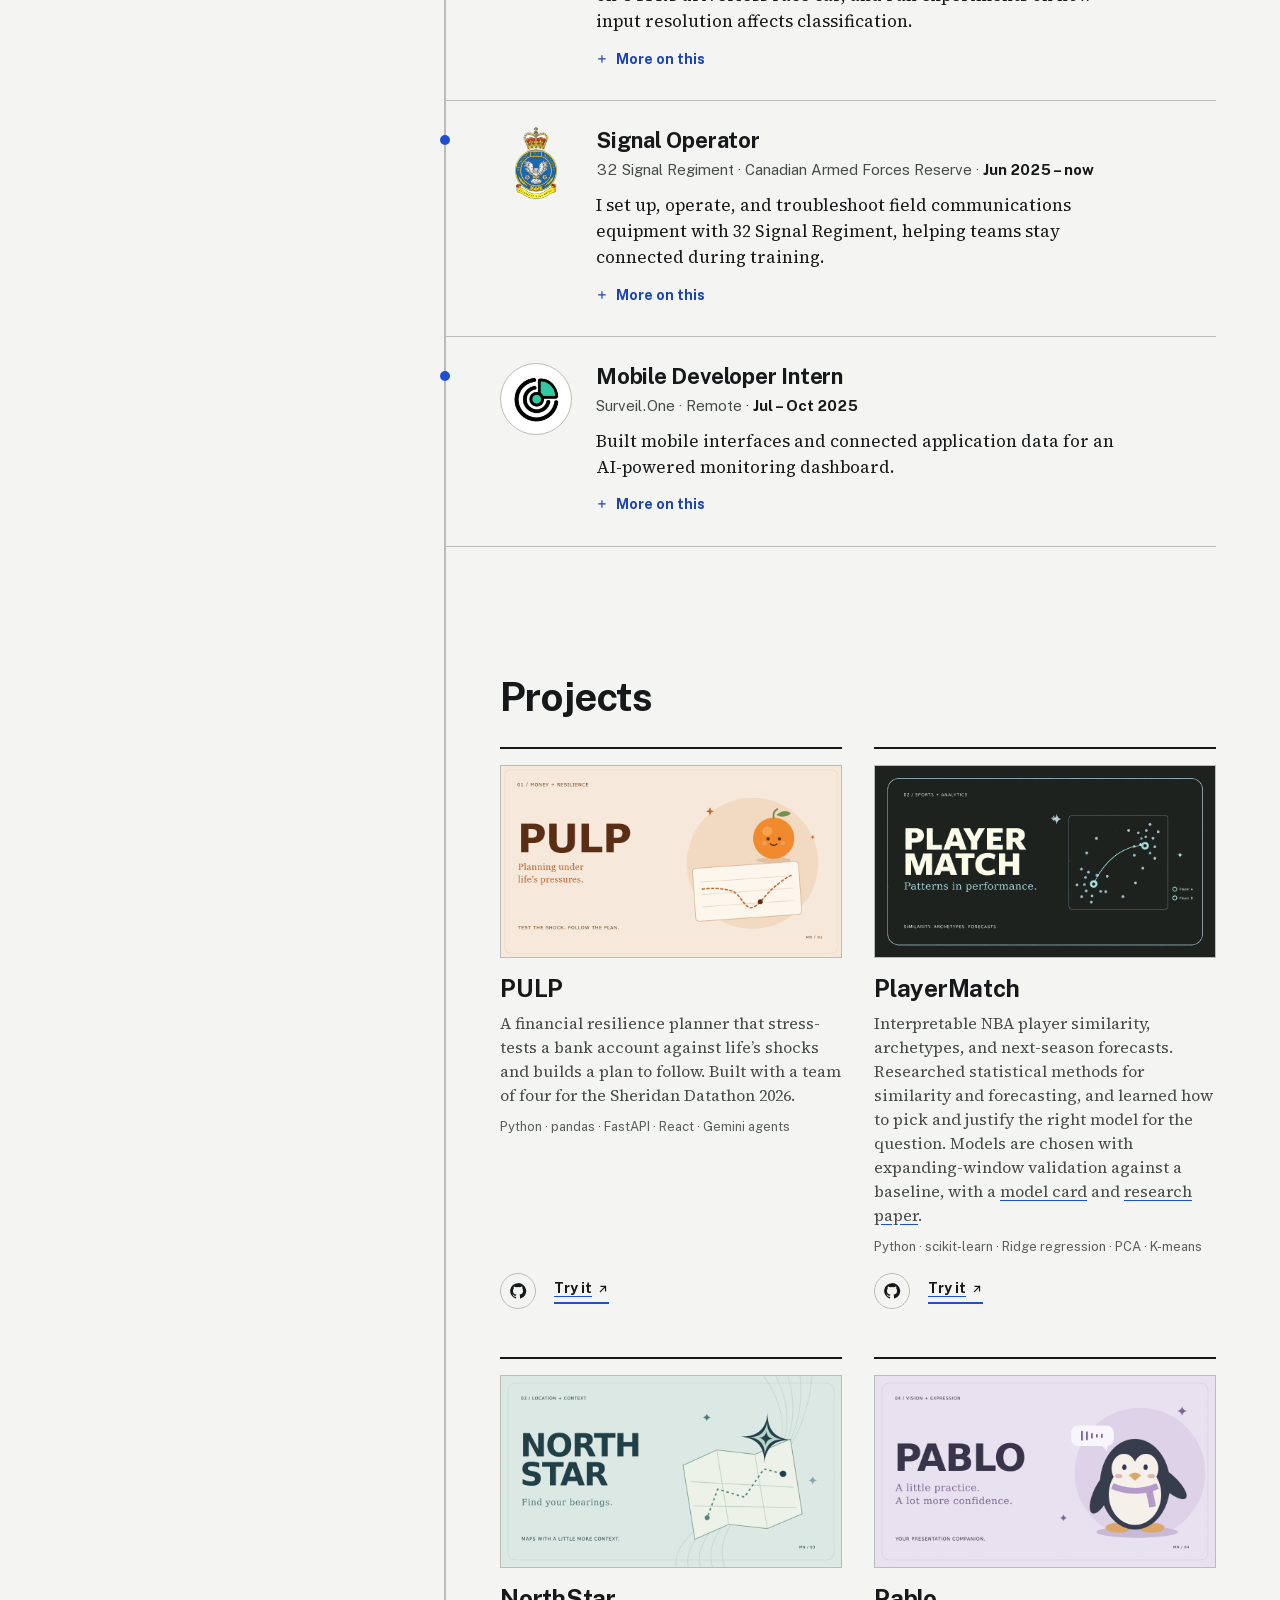
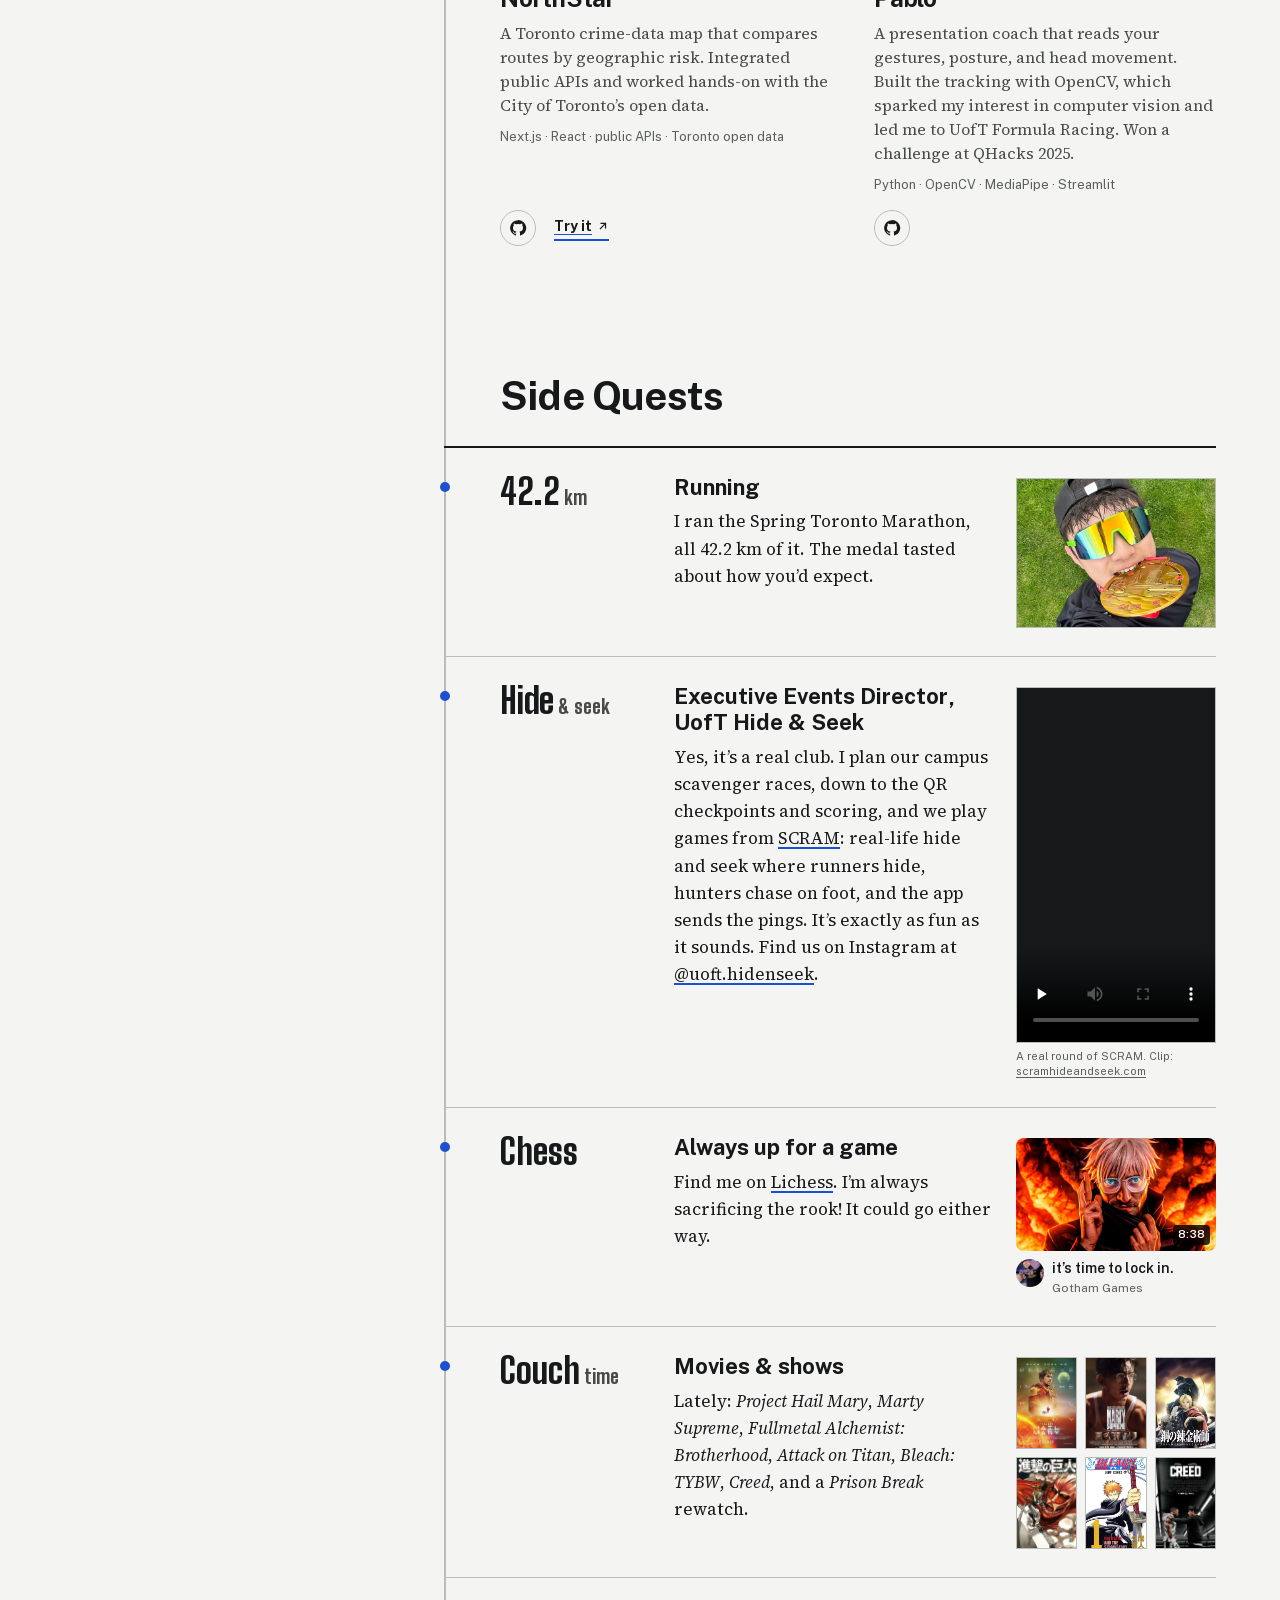
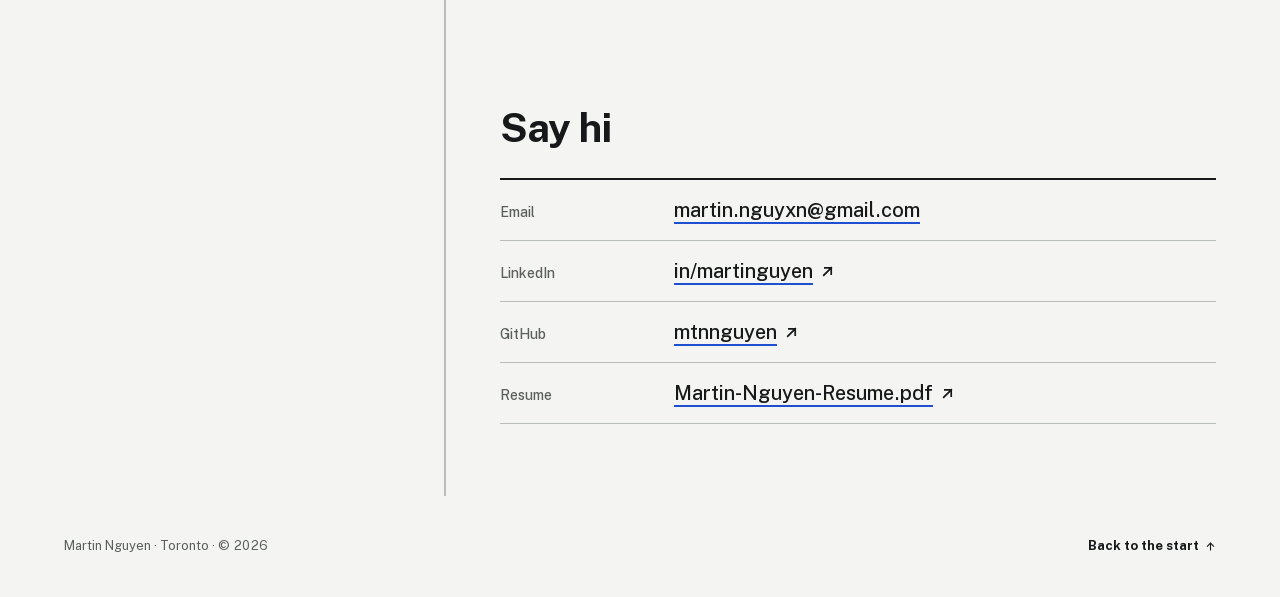
==== commit b840f43b: "YouTube-style chess card" ====
--- a/index.html
+++ b/index.html
@@ -257,9 +257,14 @@
                 <h3>Always up for a game</h3>
                 <p>Find me on <a href="https://lichess.org/" target="_blank" rel="noopener noreferrer">Lichess</a>. I’m always sacrificing the rook! It could go either way.</p>
               </div>
-              <figure class="quest-pic quest-photo">
-                <a href="https://www.youtube.com/watch?v=LuWvnMB7d8I" target="_blank" rel="noopener noreferrer"><img src="./assets/img/chess-thumb.jpg" alt="Gotham Games thumbnail: Levy Rozman as an anime sorcerer with white hair and glowing eyes, in front of flames" width="640" height="360" loading="lazy" /></a>
-                <figcaption><a href="https://www.youtube.com/watch?v=LuWvnMB7d8I" target="_blank" rel="noopener noreferrer">it’s time to lock in.</a> · Gotham Games</figcaption>
+              <figure class="quest-pic yt">
+                <a href="https://www.youtube.com/watch?v=LuWvnMB7d8I" target="_blank" rel="noopener noreferrer">
+                  <span class="yt-thumb"><img src="./assets/img/chess-thumb.jpg" alt="Thumbnail: Levy Rozman as an anime sorcerer with white hair and glowing eyes, in front of flames" width="640" height="360" loading="lazy" /><span class="yt-time">8:38</span></span>
+                  <span class="yt-meta">
+                    <img class="yt-avatar" src="./assets/img/gotham-games.jpg" alt="" width="64" height="64" loading="lazy" />
+                    <span><span class="yt-title">it’s time to lock in.</span><span class="yt-channel">Gotham Games</span></span>
+                  </span>
+                </a>
               </figure>
             </li>
             <li class="quest">
--- a/style.css
+++ b/style.css
@@ -287,6 +287,15 @@
 .quest-pic figcaption { padding-top: 6px; color: var(--ink-3); font-size: 11px; line-height: 1.4; }
 .quest-pic figcaption a { text-decoration: underline; text-underline-offset: 2px; }
 .quest-photo img { aspect-ratio: 16 / 9; }
+.yt a { display: block; }
+.yt-thumb { position: relative; display: block; }
+.quest-pic .yt-thumb img { aspect-ratio: 16 / 9; border-radius: 8px; border: 0; }
+.yt-time { position: absolute; right: 6px; bottom: 6px; padding: 1px 5px; border-radius: 4px; background: rgba(0, 0, 0, 0.8); color: #fff; font-size: 11px; font-weight: 600; }
+.yt-meta { display: flex; gap: 8px; margin-top: 8px; }
+.quest-pic .yt-avatar { width: 28px; height: 28px; aspect-ratio: 1; border-radius: 50%; border: 0; flex: none; }
+.yt-title { display: block; font-size: 14px; font-weight: 600; line-height: 1.3; color: var(--ink); }
+.yt-channel { display: block; font-size: 12px; color: var(--ink-3); margin-top: 2px; }
+.yt a:hover .yt-title { color: var(--blue-ink); }
 .quest-video video { display: block; width: 100%; height: auto; aspect-ratio: 9 / 16; max-height: 360px; object-fit: cover; background: #16181a; border: 1px solid var(--rule); }
 .posters { display: grid; grid-template-columns: repeat(3, minmax(0, 1fr)); gap: 8px; }
 .posters img { width: 100%; aspect-ratio: 2 / 3; object-fit: cover; border: 1px solid var(--rule); background: var(--chalk-solid); }
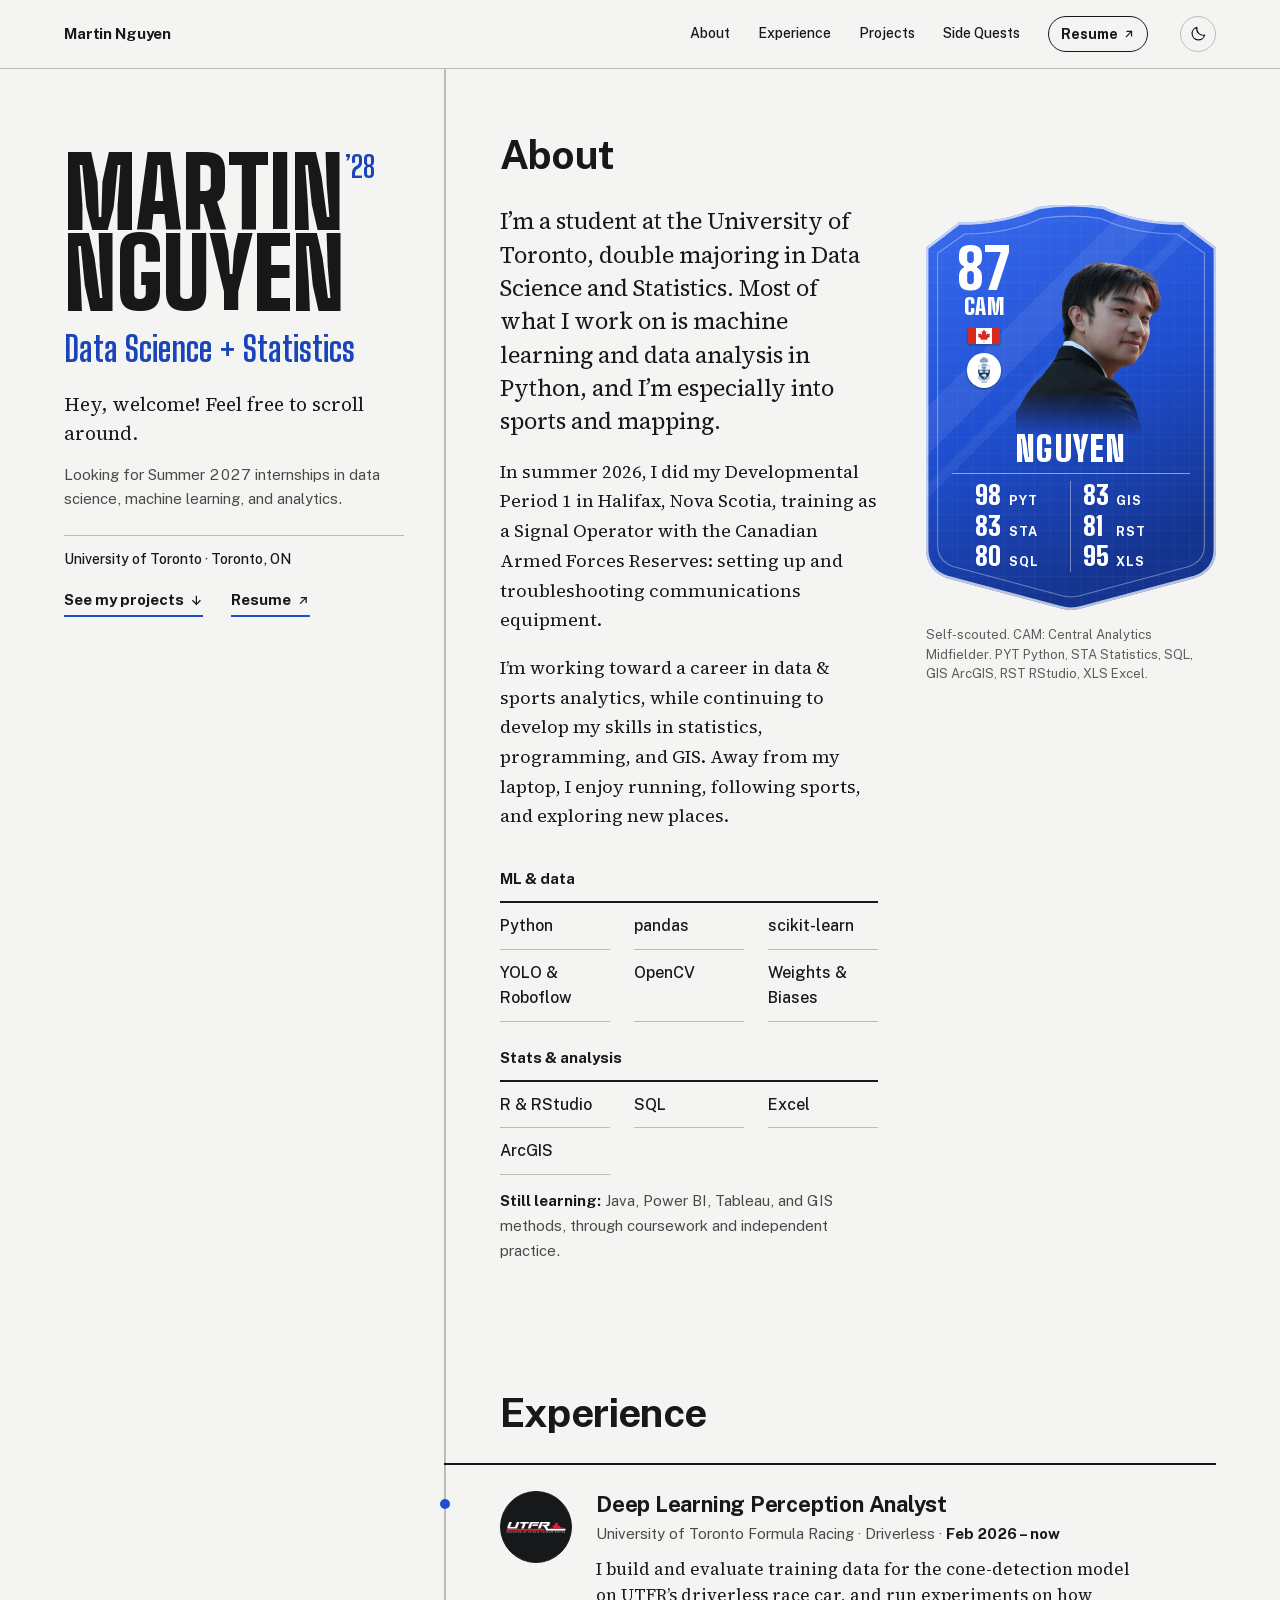
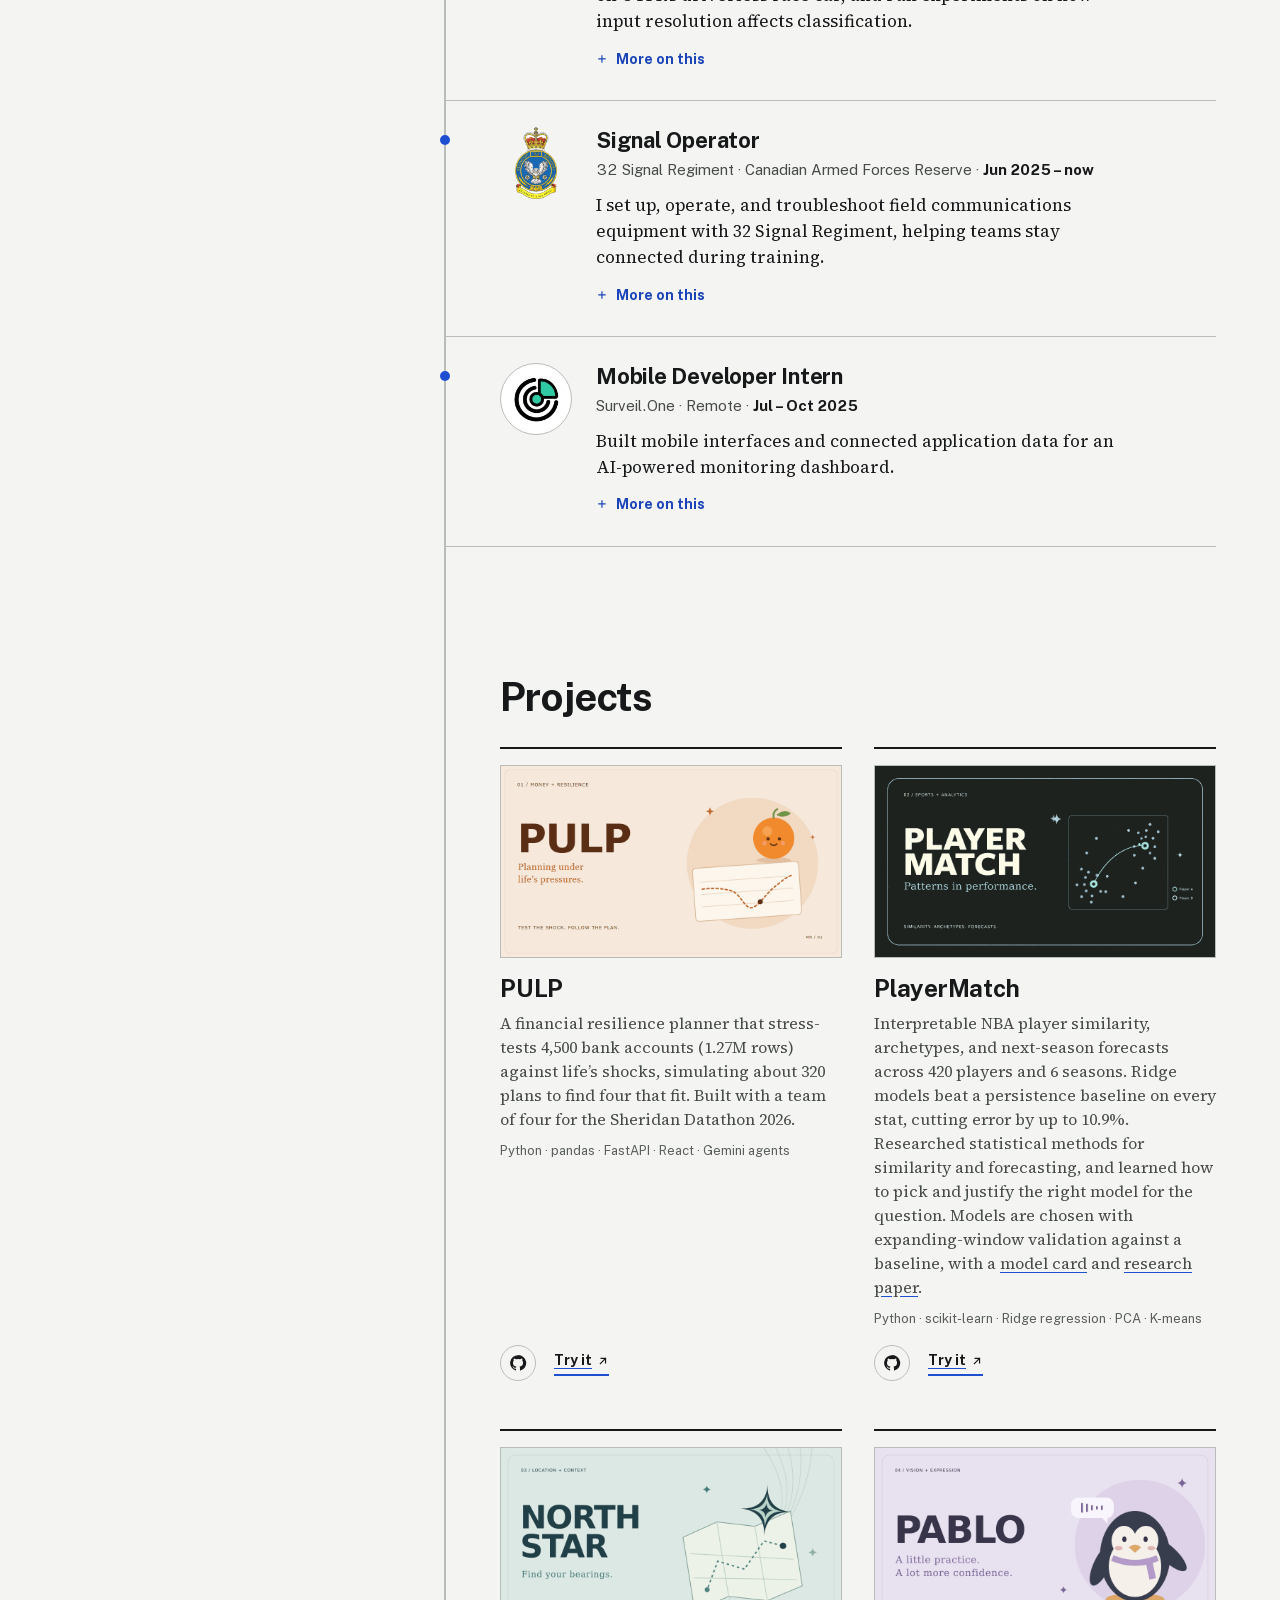
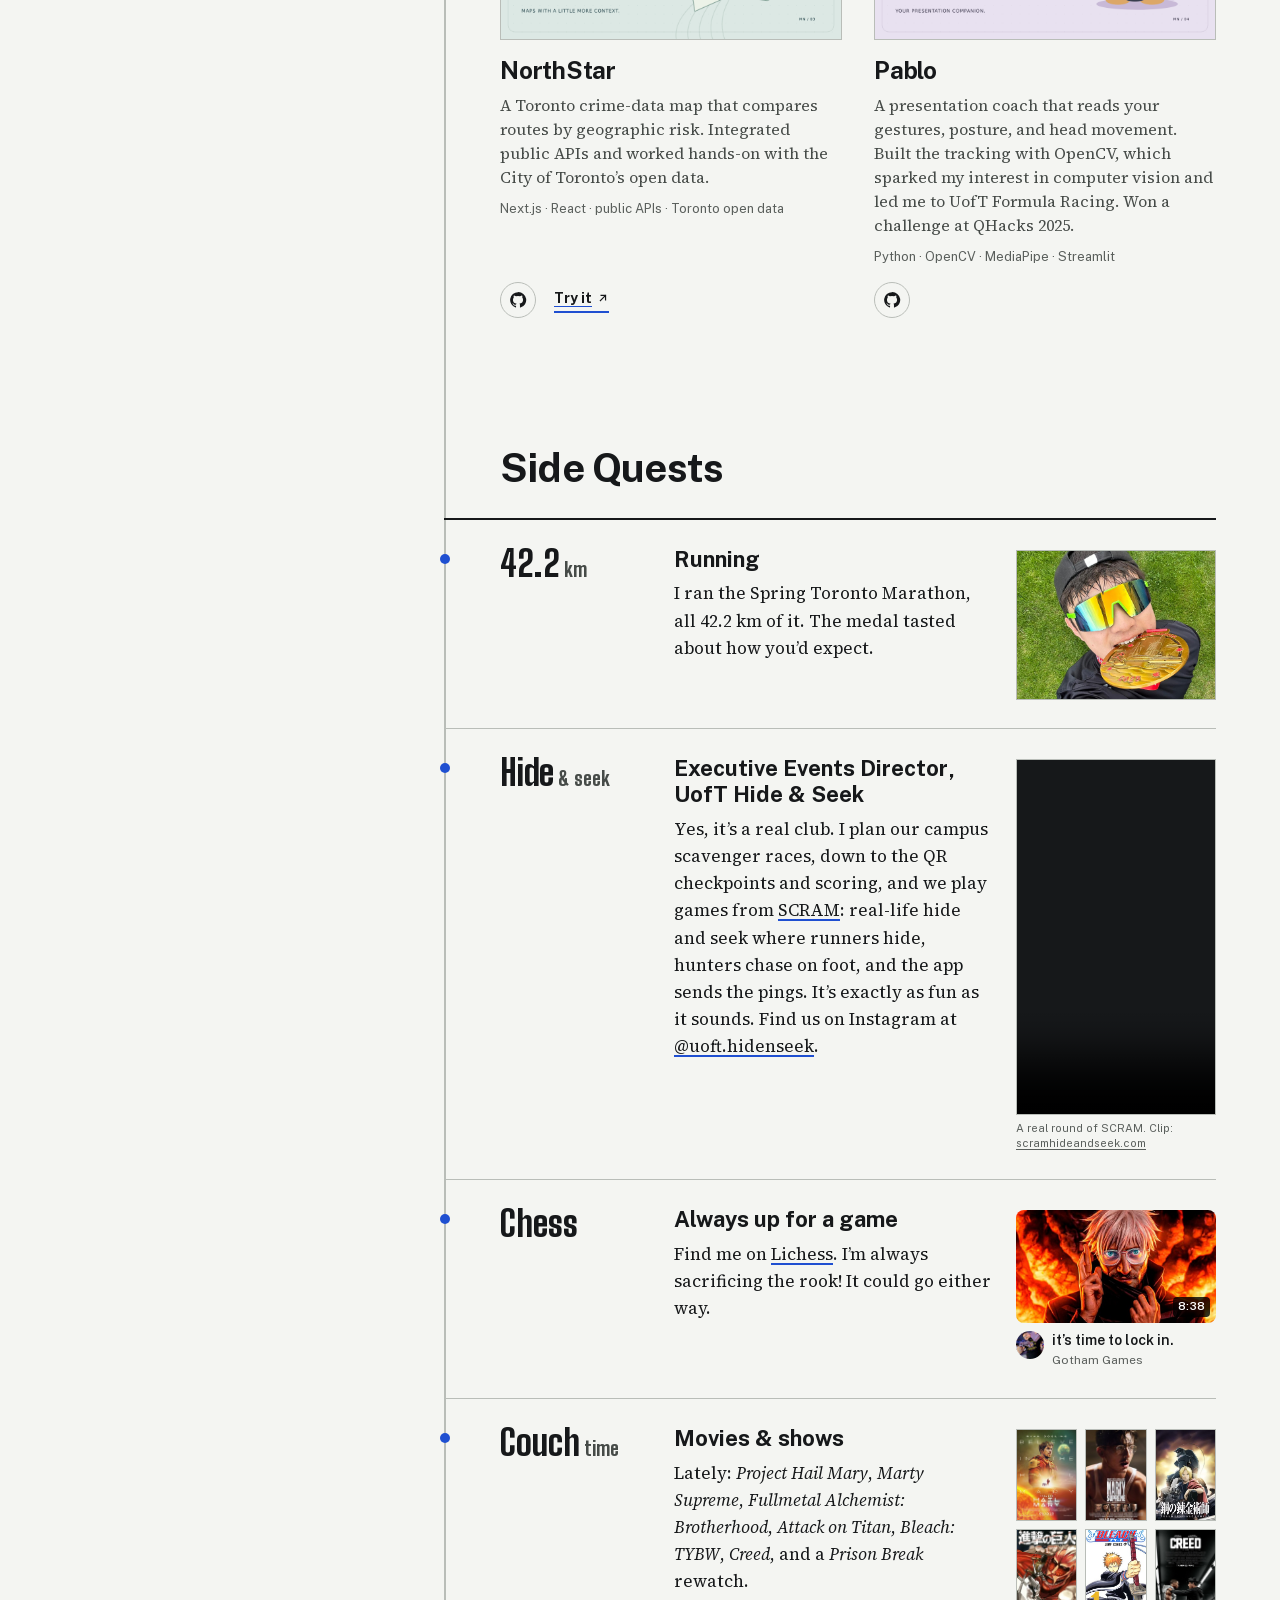
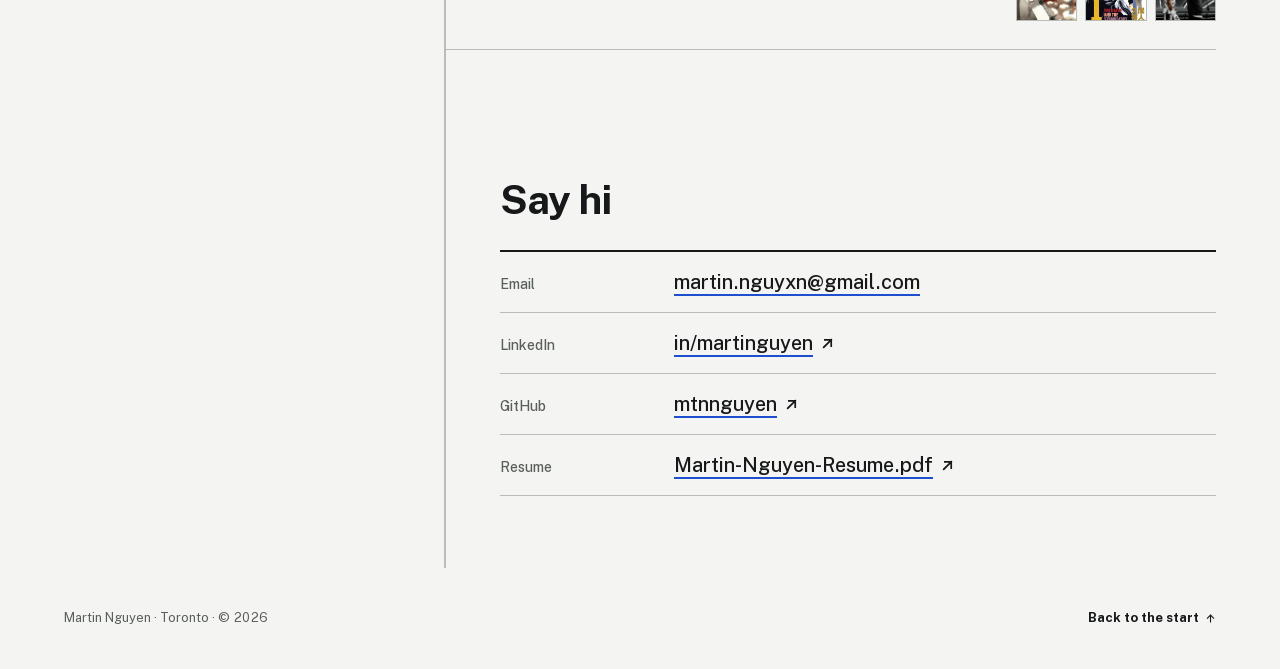
==== commit 47aa3a97: "Add project numbers" ====
--- a/index.html
+++ b/index.html
@@ -188,7 +188,7 @@
             <li class="project">
               <a class="project-cover" href="https://askpulp.com" target="_blank" rel="noopener noreferrer" tabindex="-1" aria-hidden="true"><img src="./assets/img/pulp-cover.gif" alt="" width="960" height="540" loading="lazy" /></a>
               <h3>PULP</h3>
-              <p>A financial resilience planner that stress-tests a bank account against life’s shocks and builds a plan to follow. Built with a team of four for the Sheridan Datathon 2026.</p>
+              <p>A financial resilience planner that stress-tests 4,500 bank accounts (1.27M rows) against life’s shocks, simulating about 320 plans to find four that fit. Built with a team of four for the Sheridan Datathon 2026.</p>
               <p class="project-stack">Python · pandas · FastAPI · React · Gemini agents</p>
               <p class="project-foot">
                 <a class="gh" href="https://github.com/mtnnguyen/pulp" target="_blank" rel="noopener noreferrer"><svg aria-hidden="true"><use href="#i-github"/></svg><span class="visually-hidden">PULP code on GitHub</span></a>
@@ -198,7 +198,7 @@
             <li class="project">
               <a class="project-cover project-cover--dark" href="https://playermatch.vercel.app" target="_blank" rel="noopener noreferrer" tabindex="-1" aria-hidden="true"><img src="./assets/img/playermatch-cover.gif" alt="" width="1600" height="900" loading="lazy" /></a>
               <h3>PlayerMatch</h3>
-              <p>Interpretable NBA player similarity, archetypes, and next-season forecasts. Researched statistical methods for similarity and forecasting, and learned how to pick and justify the right model for the question. Models are chosen with expanding-window validation against a baseline, with a <a href="https://github.com/mtnnguyen/PlayerMatch/blob/main/docs/MODEL_CARD.md" target="_blank" rel="noopener noreferrer">model card</a> and <a href="https://github.com/mtnnguyen/PlayerMatch/blob/main/docs/PlayerMatch_Research_Paper.pdf" target="_blank" rel="noopener noreferrer">research paper</a>.</p>
+              <p>Interpretable NBA player similarity, archetypes, and next-season forecasts across 420 players and 6 seasons. Ridge models beat a persistence baseline on every stat, cutting error by up to 10.9%. Researched statistical methods for similarity and forecasting, and learned how to pick and justify the right model for the question. Models are chosen with expanding-window validation against a baseline, with a <a href="https://github.com/mtnnguyen/PlayerMatch/blob/main/docs/MODEL_CARD.md" target="_blank" rel="noopener noreferrer">model card</a> and <a href="https://github.com/mtnnguyen/PlayerMatch/blob/main/docs/PlayerMatch_Research_Paper.pdf" target="_blank" rel="noopener noreferrer">research paper</a>.</p>
               <p class="project-stack">Python · scikit-learn · Ridge regression · PCA · K-means</p>
               <p class="project-foot">
                 <a class="gh" href="https://github.com/mtnnguyen/PlayerMatch" target="_blank" rel="noopener noreferrer"><svg aria-hidden="true"><use href="#i-github"/></svg><span class="visually-hidden">PlayerMatch code on GitHub</span></a>
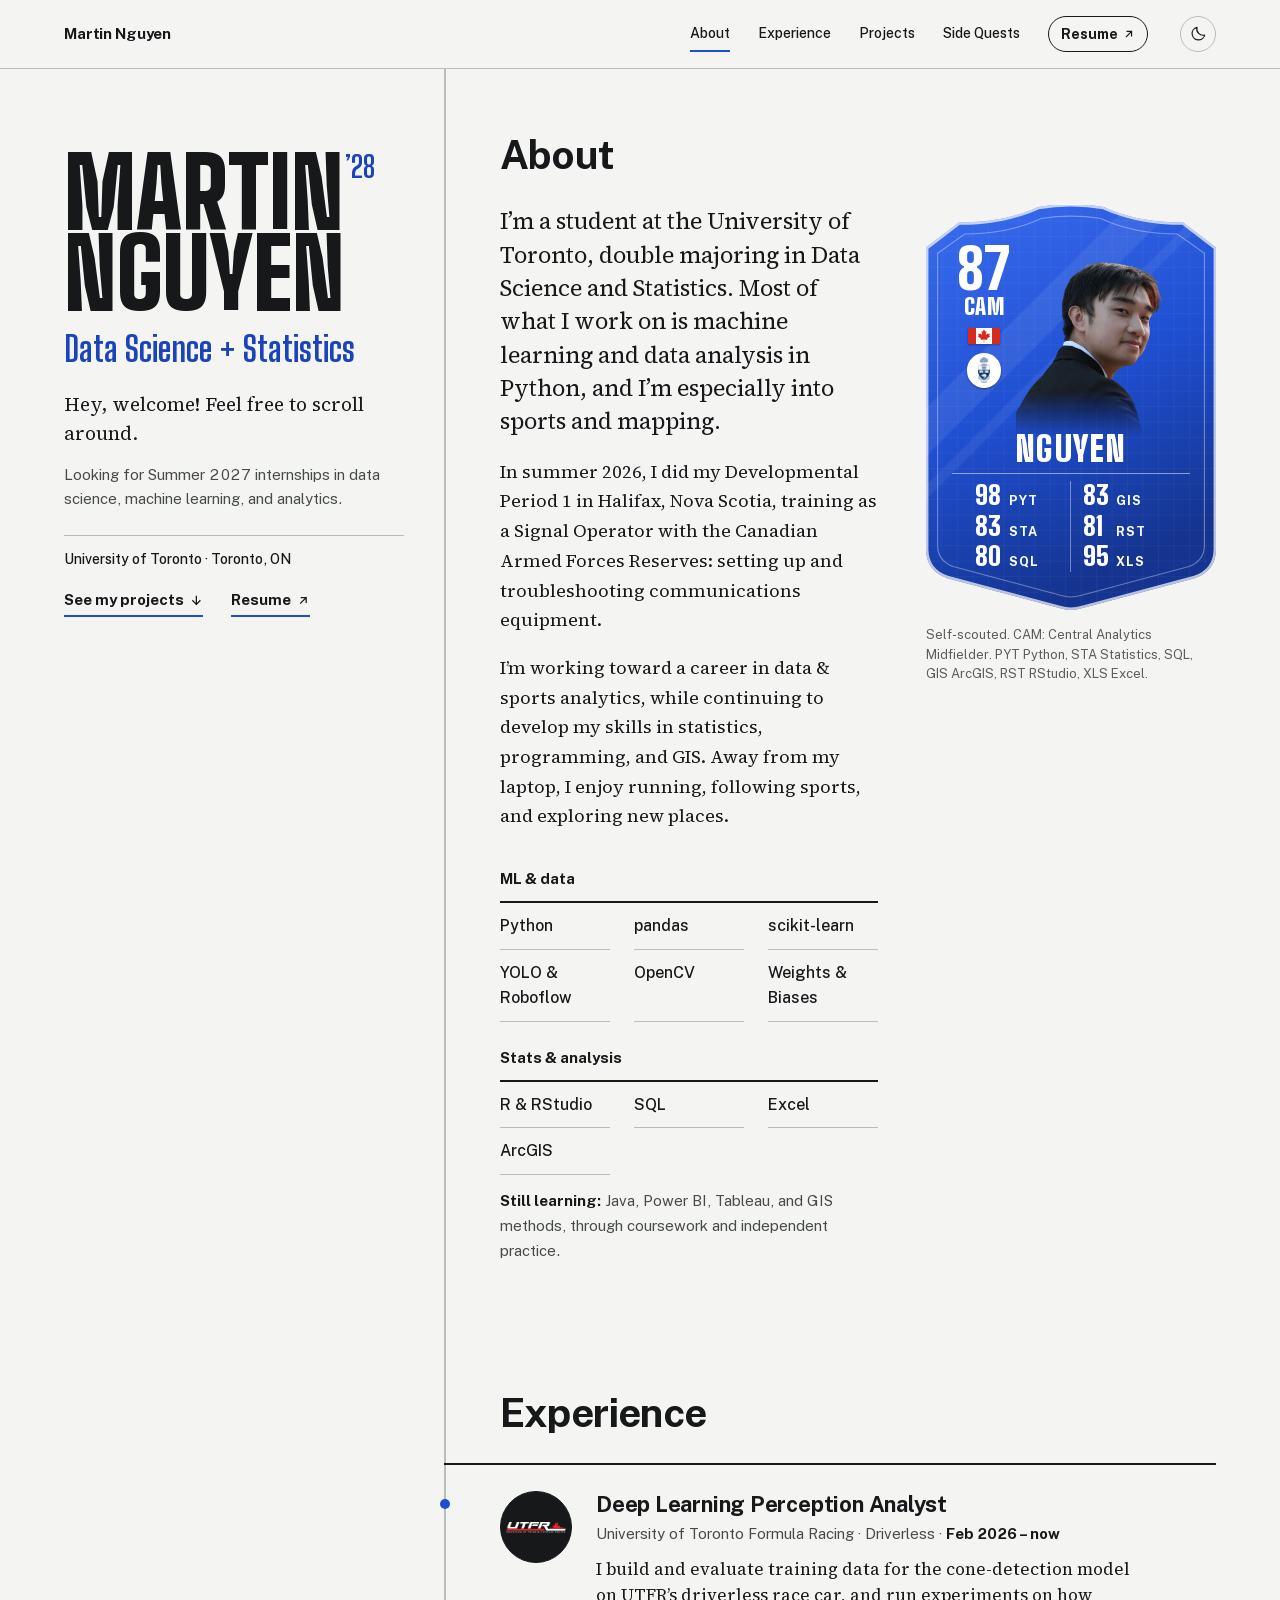
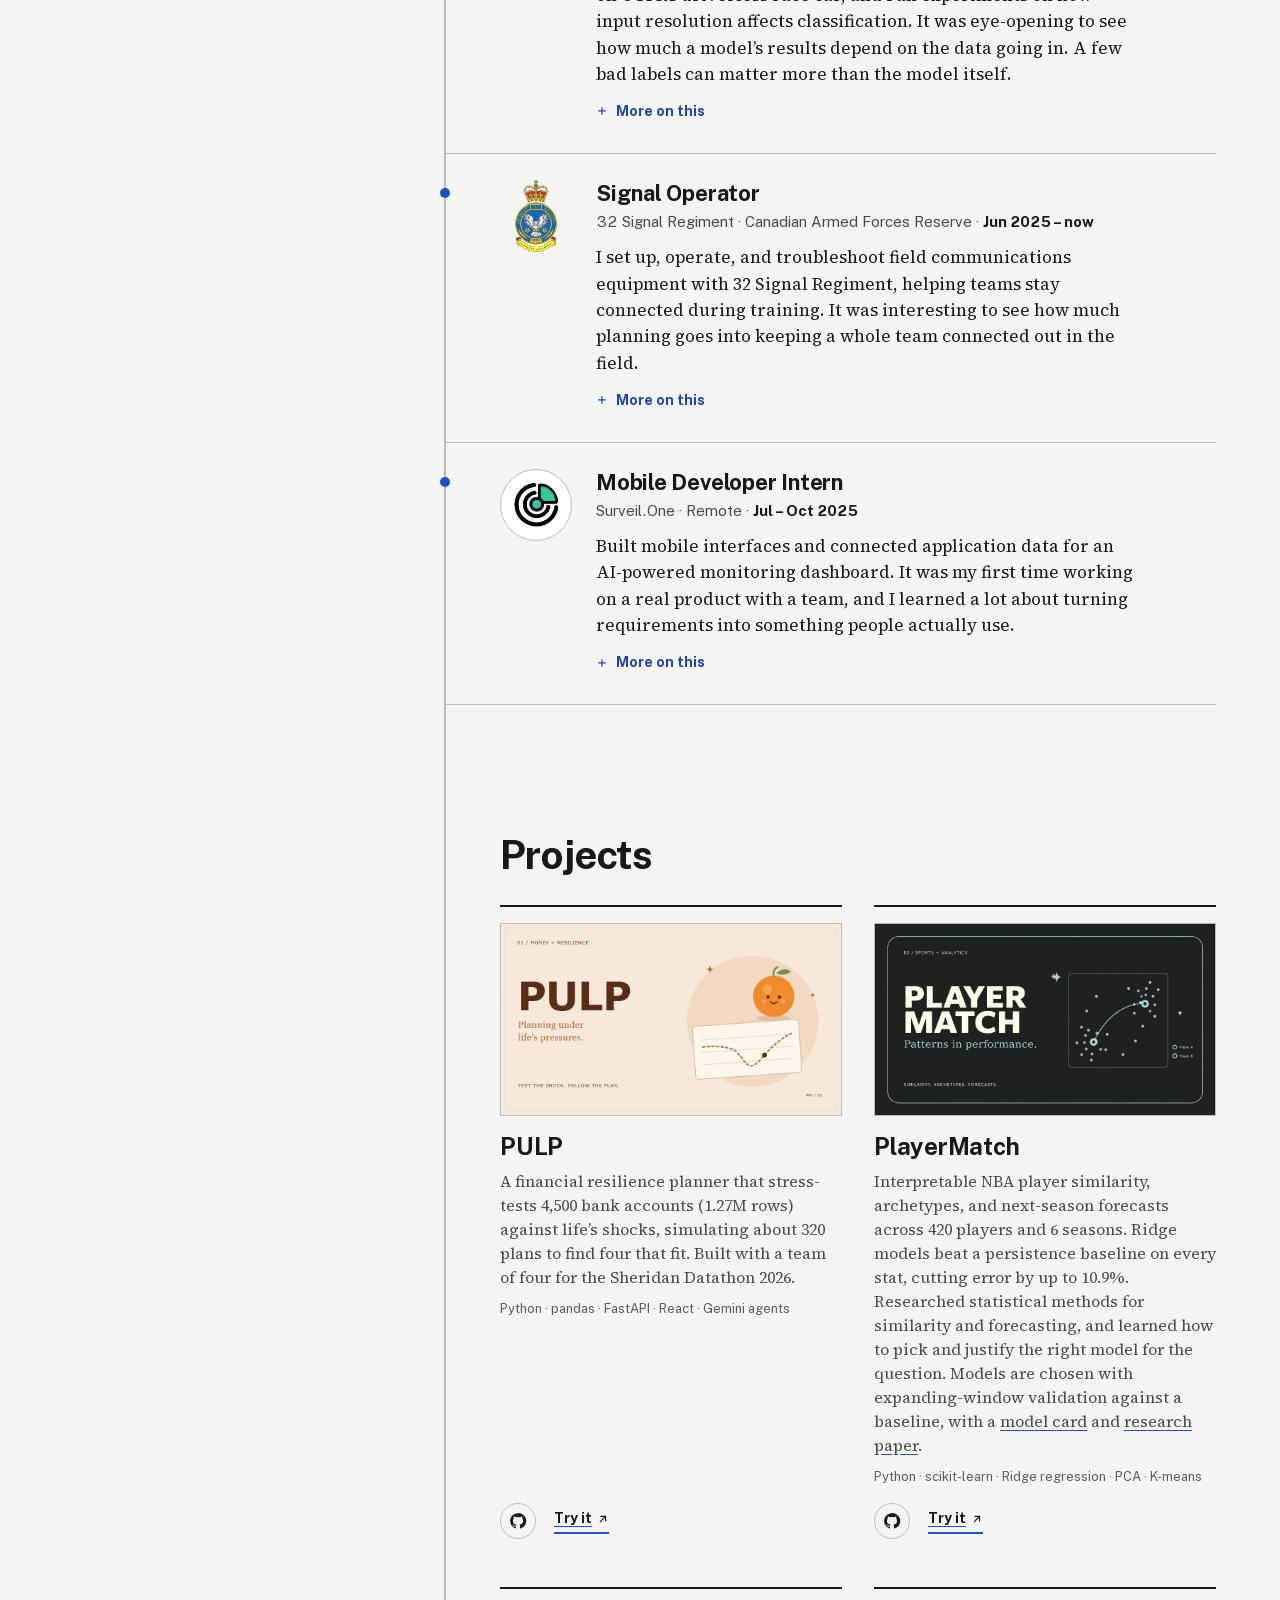
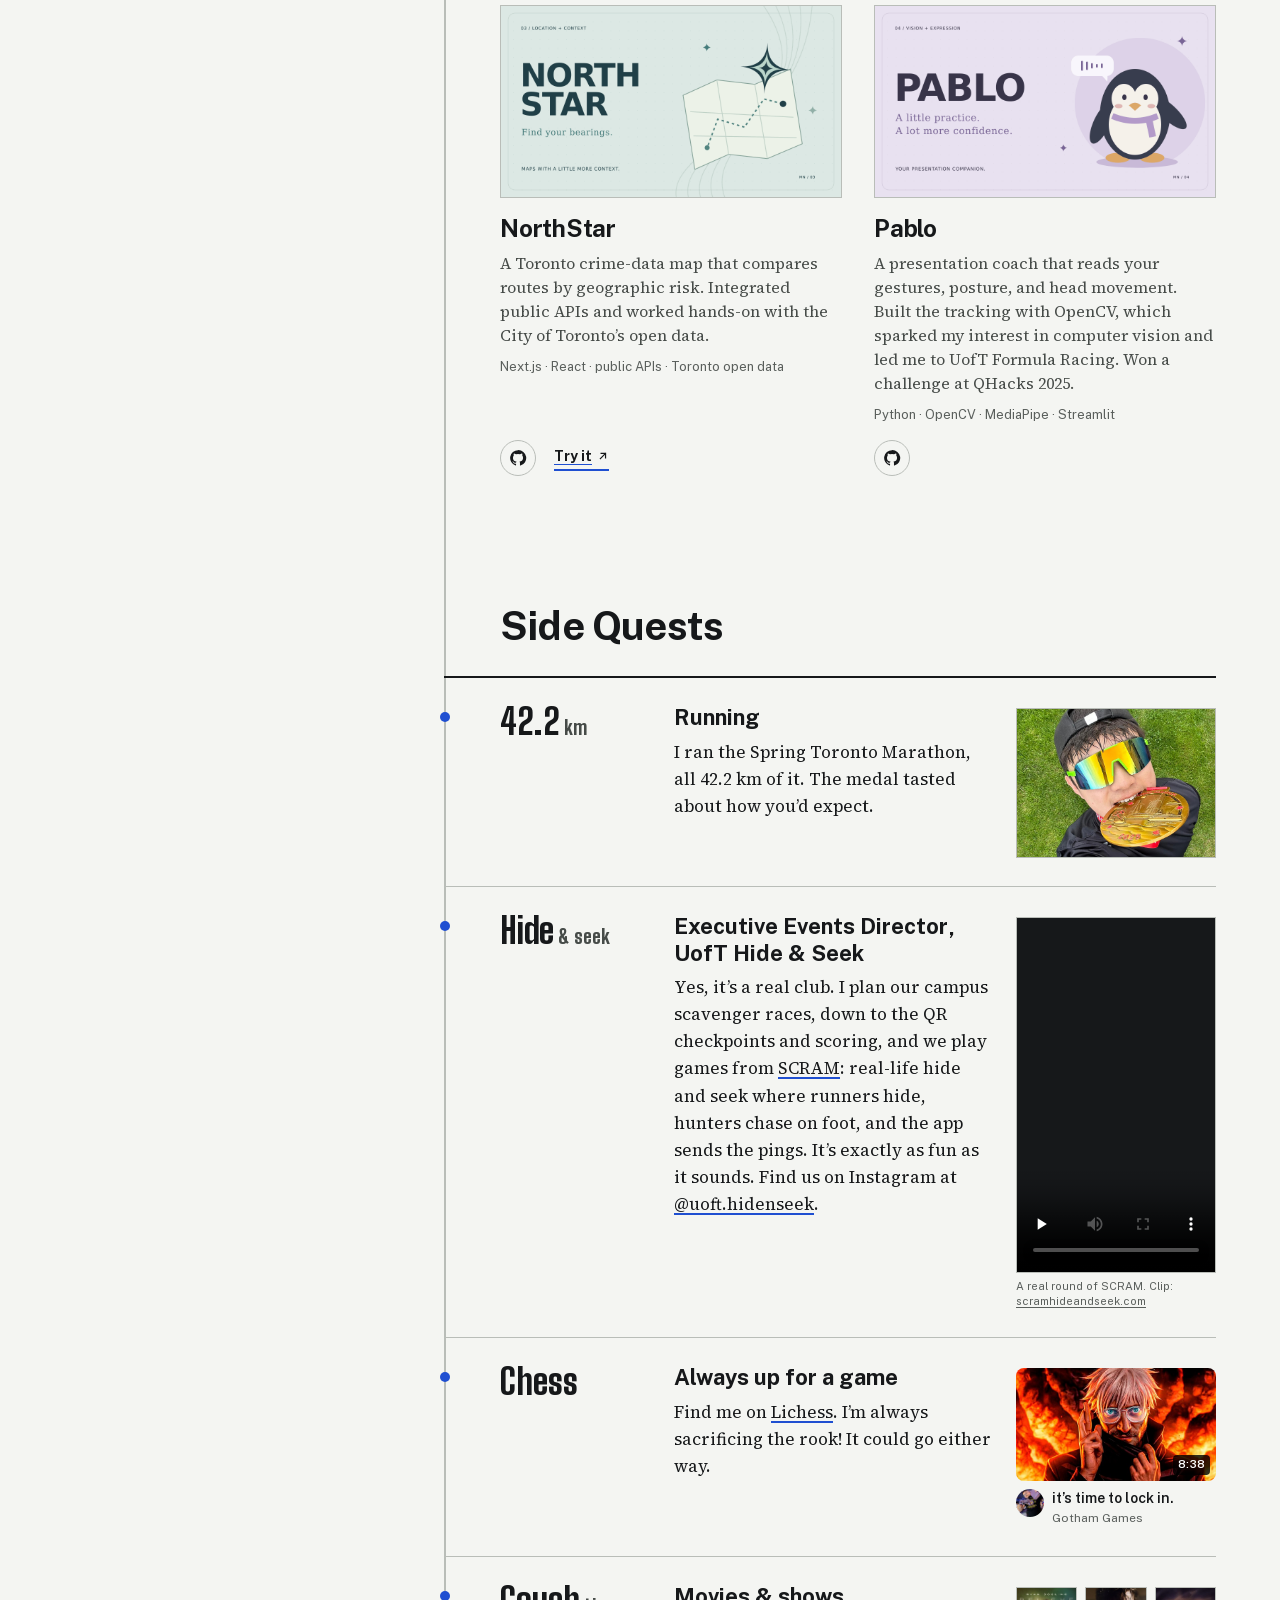
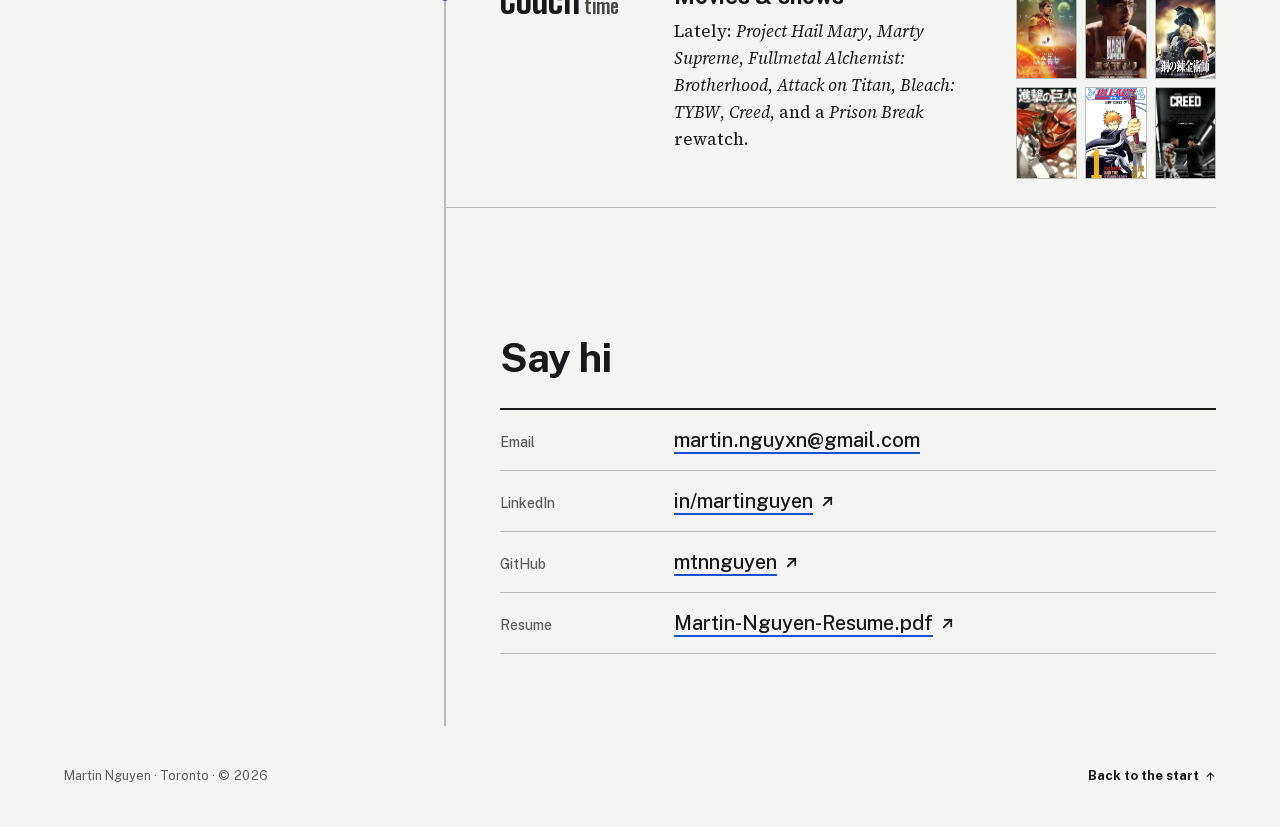
==== commit ef861bd5: "Add reflections to experience" ====
--- a/index.html
+++ b/index.html
@@ -137,7 +137,7 @@
               <div class="split-body">
                 <h3>Deep Learning Perception Analyst</h3>
                 <p class="split-meta">University of Toronto Formula Racing · Driverless · <span>Feb 2026 – now</span></p>
-                <p>I build and evaluate training data for the cone-detection model on UTFR’s driverless race car, and run experiments on how input resolution affects classification.</p>
+                <p>I build and evaluate training data for the cone-detection model on UTFR’s driverless race car, and run experiments on how input resolution affects classification. It was eye-opening to see how much a model’s results depend on the data going in. A few bad labels can matter more than the model itself.</p>
                 <details>
                   <summary><svg class="ico" aria-hidden="true"><use href="#i-plus"/></svg>More on this</summary>
                   <dl>
@@ -153,7 +153,7 @@
               <div class="split-body">
                 <h3>Signal Operator</h3>
                 <p class="split-meta">32 Signal Regiment · Canadian Armed Forces Reserve · <span>Jun 2025 – now</span></p>
-                <p>I set up, operate, and troubleshoot field communications equipment with 32 Signal Regiment, helping teams stay connected during training.</p>
+                <p>I set up, operate, and troubleshoot field communications equipment with 32 Signal Regiment, helping teams stay connected during training. It was interesting to see how much planning goes into keeping a whole team connected out in the field.</p>
                 <details>
                   <summary><svg class="ico" aria-hidden="true"><use href="#i-plus"/></svg>More on this</summary>
                   <dl>
@@ -169,7 +169,7 @@
               <div class="split-body">
                 <h3>Mobile Developer Intern</h3>
                 <p class="split-meta">Surveil.One · Remote · <span>Jul – Oct 2025</span></p>
-                <p>Built mobile interfaces and connected application data for an AI-powered monitoring dashboard.</p>
+                <p>Built mobile interfaces and connected application data for an AI-powered monitoring dashboard. It was my first time working on a real product with a team, and I learned a lot about turning requirements into something people actually use.</p>
                 <details>
                   <summary><svg class="ico" aria-hidden="true"><use href="#i-plus"/></svg>More on this</summary>
                   <dl>
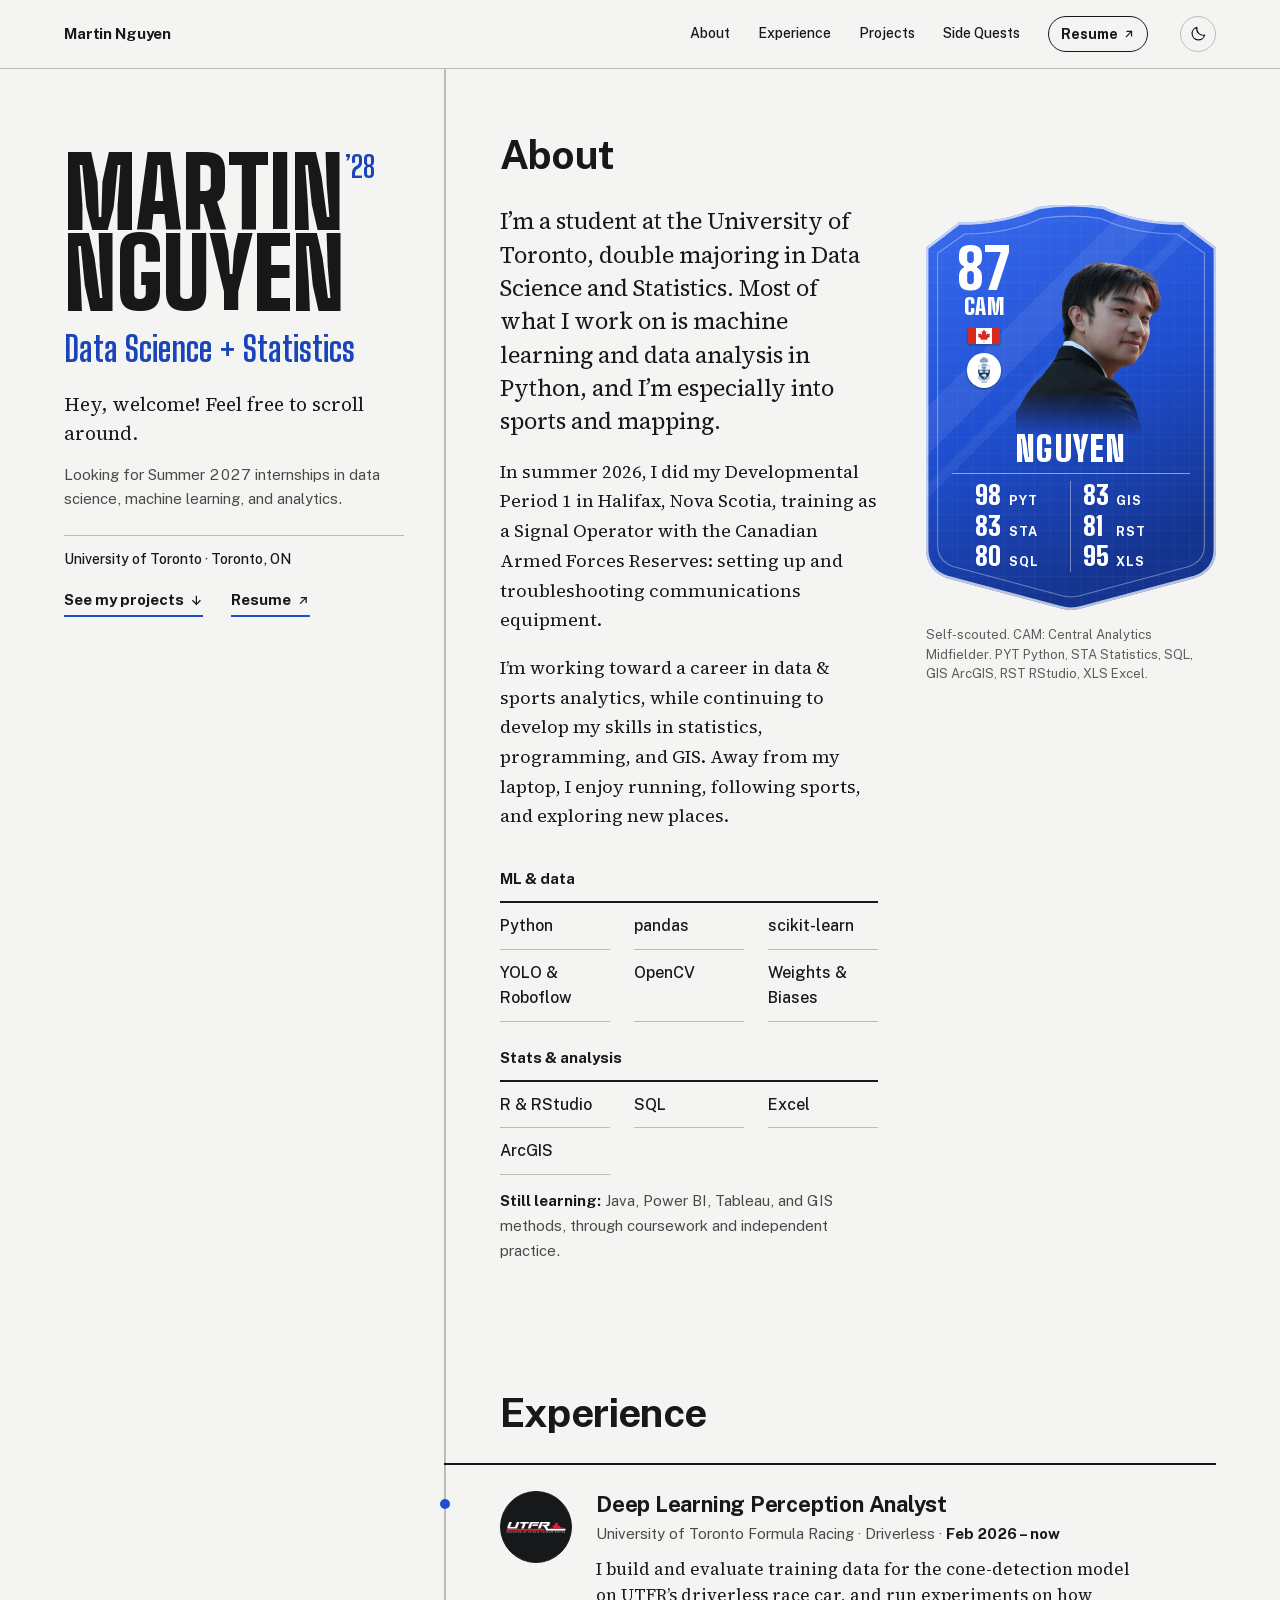
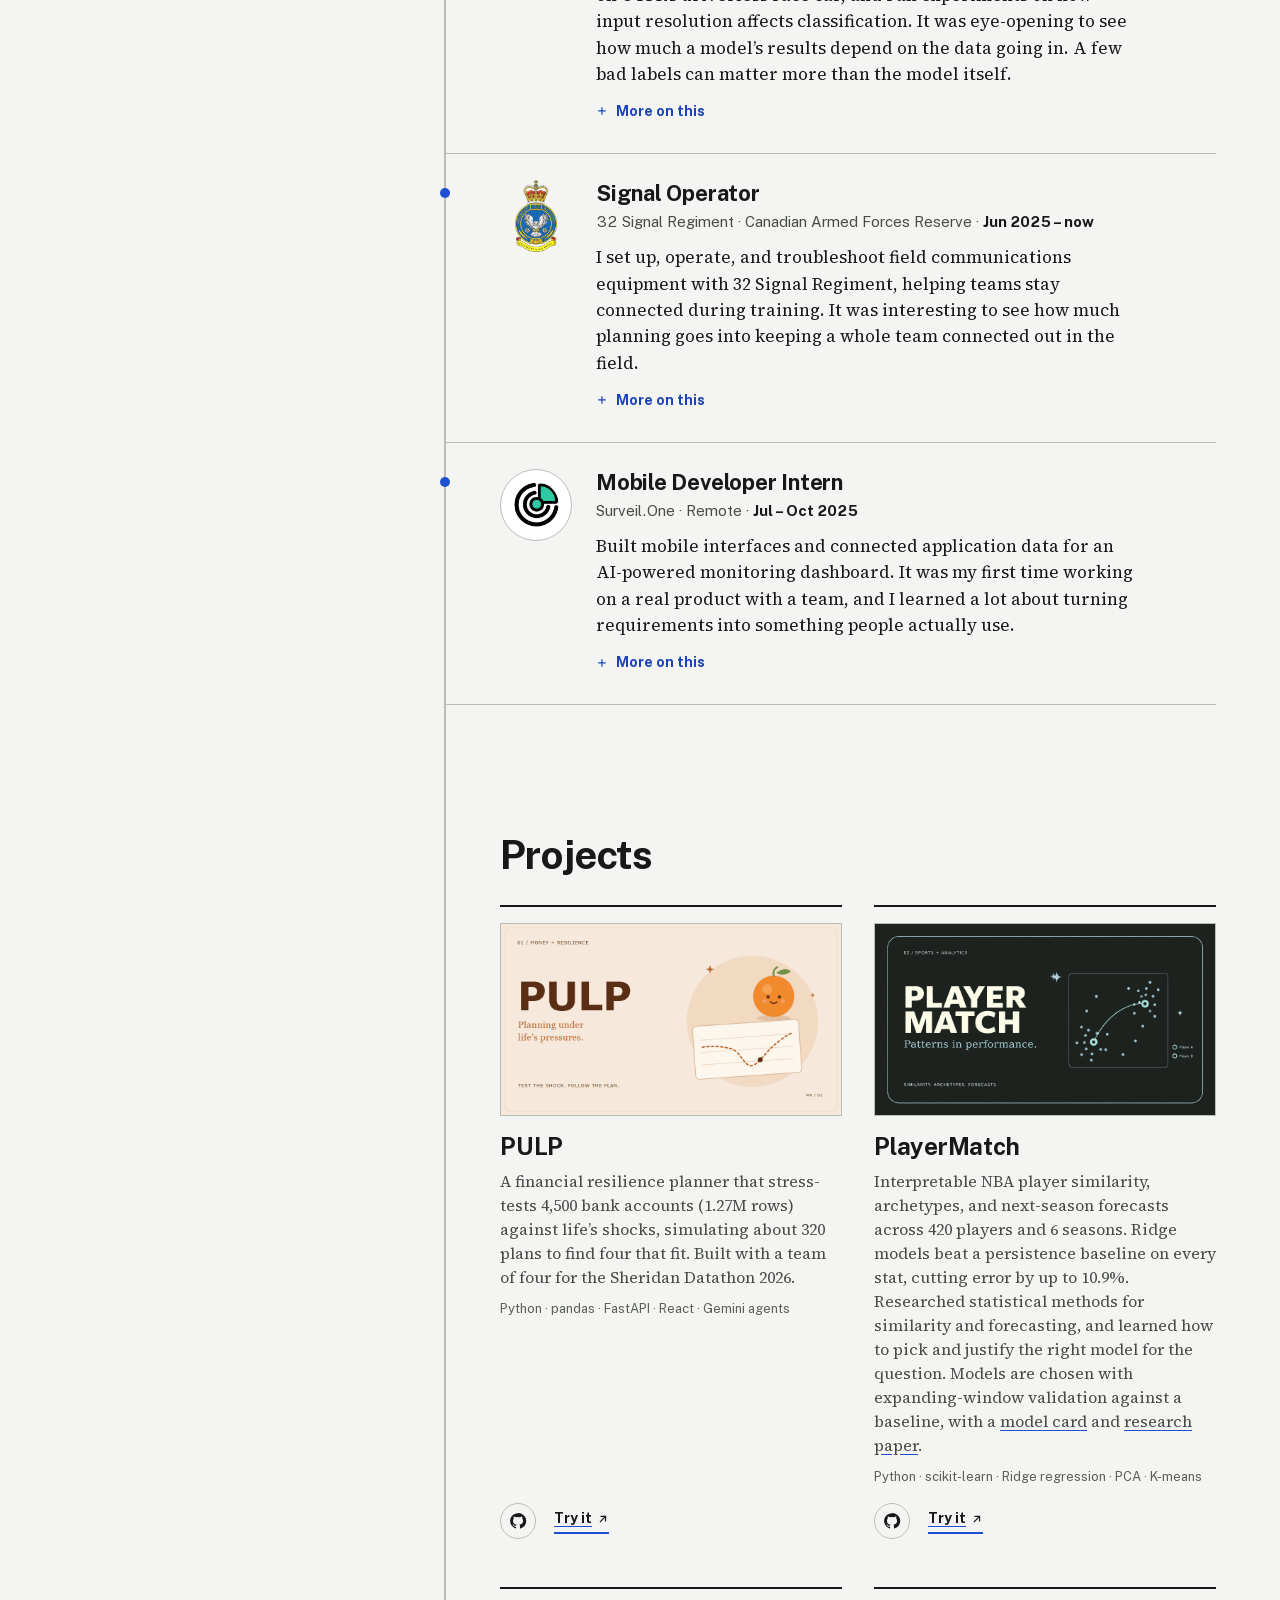
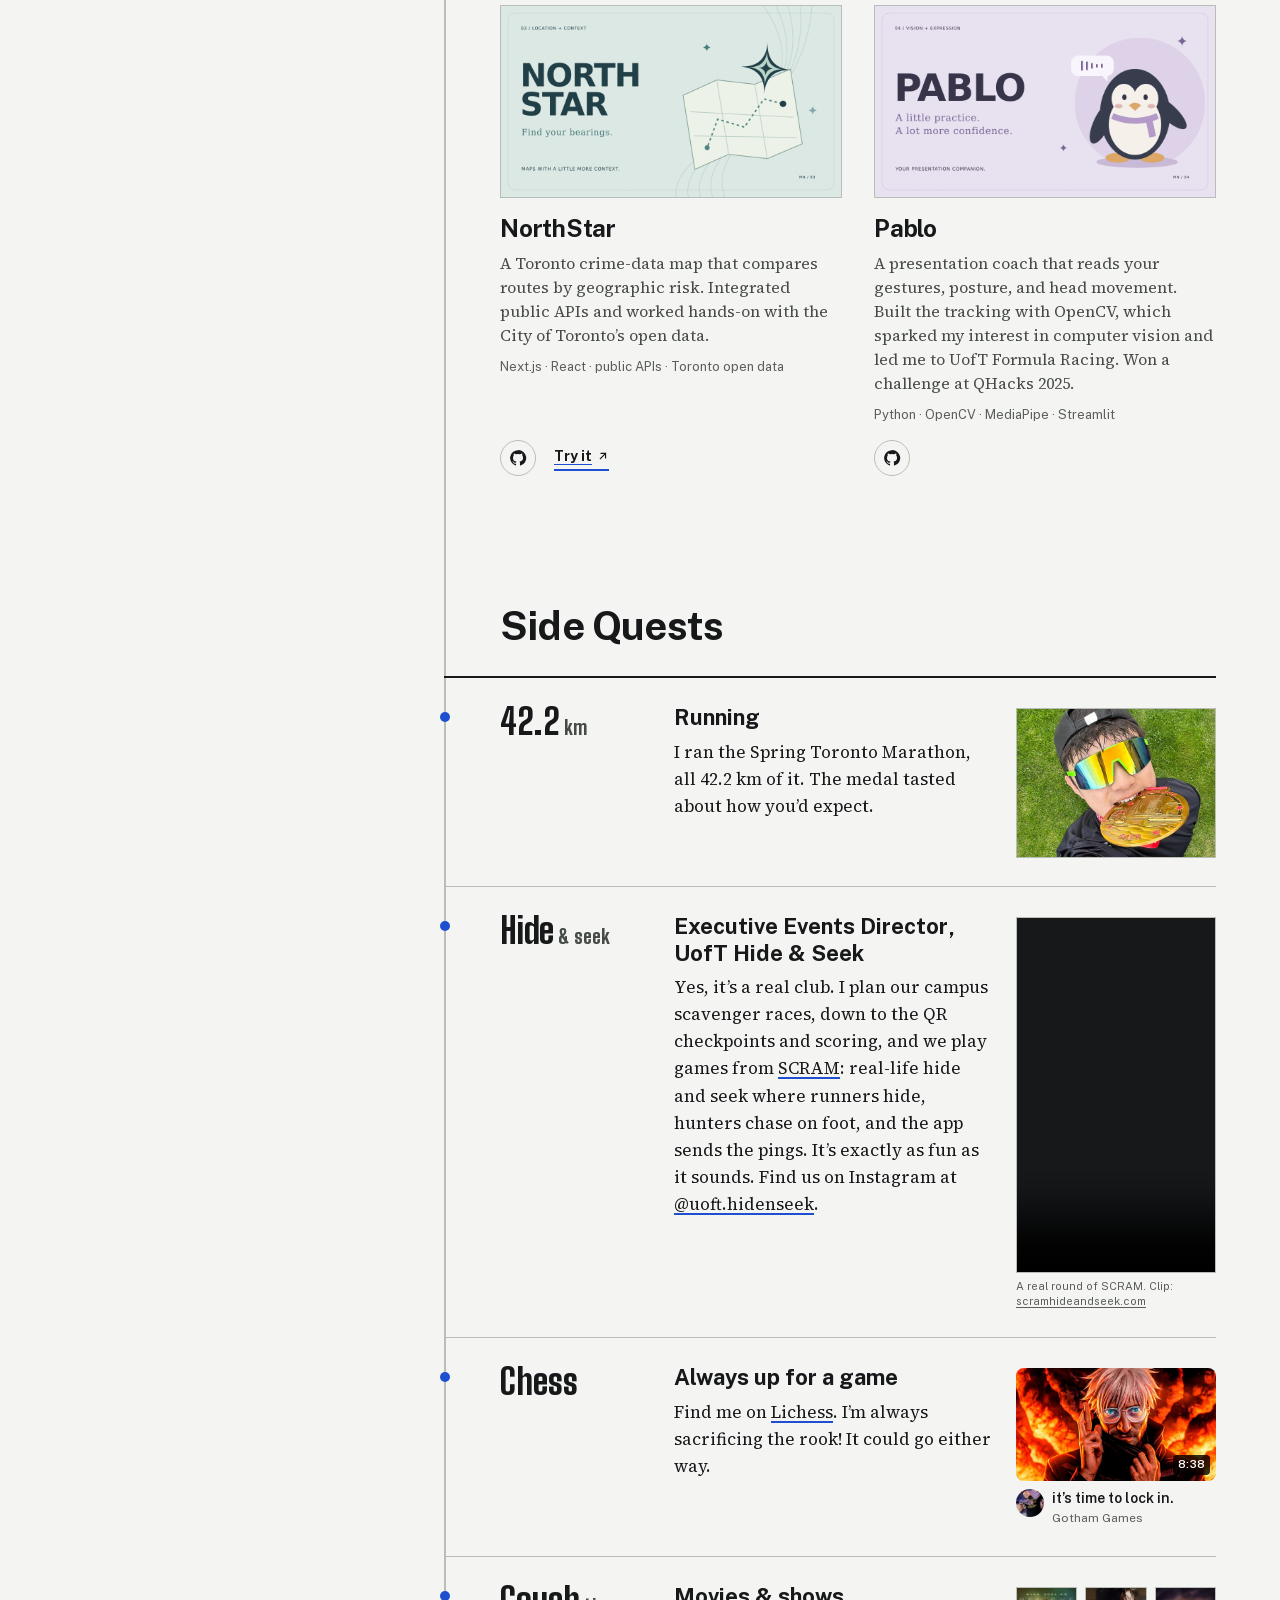
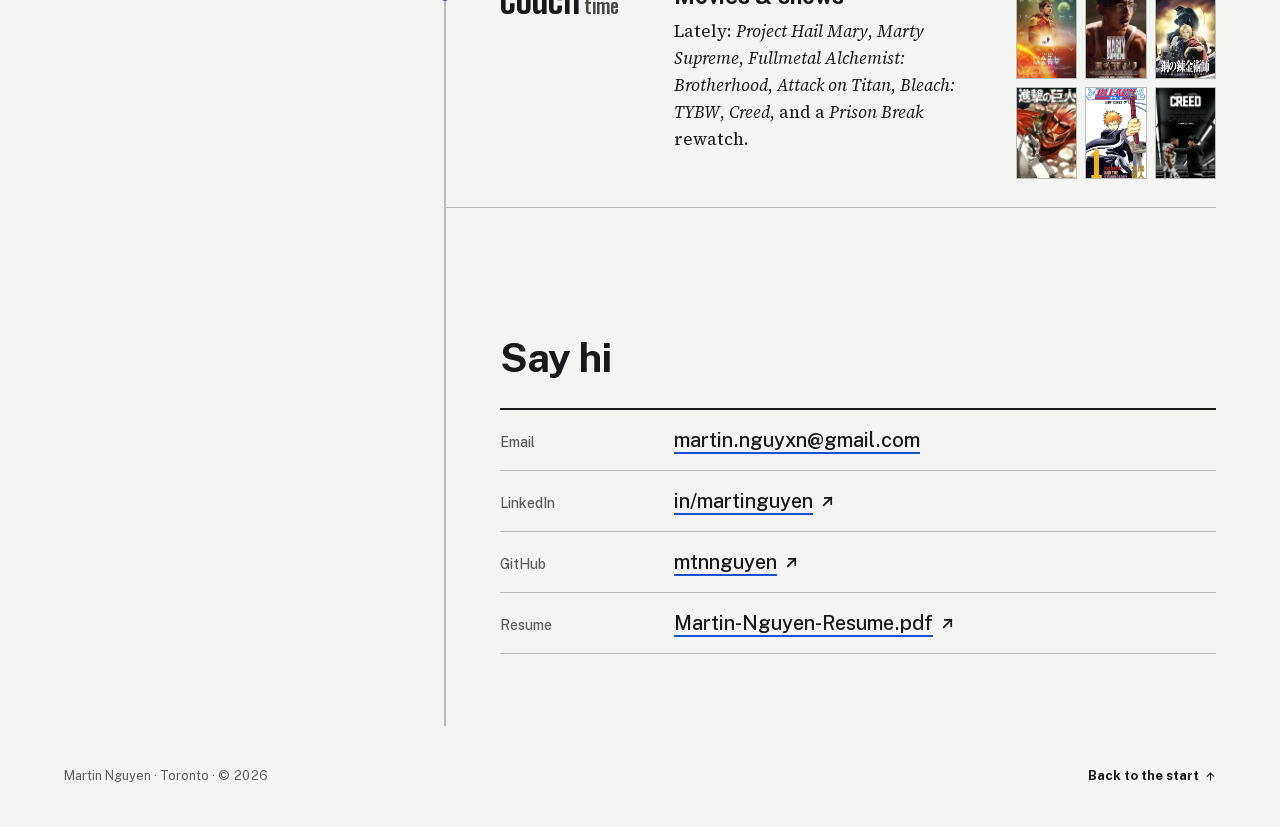
==== commit 30af7e51: "Remove tab icon" ====
--- a/index.html
+++ b/index.html
@@ -18,7 +18,6 @@
     <meta property="og:image:width" content="1200" />
     <meta property="og:image:height" content="630" />
     <meta name="twitter:card" content="summary_large_image" />
-    <link rel="icon" href="./favicon.svg" type="image/svg+xml" />
     <link rel="preload" href="./assets/fonts/big-shoulders-display-latin.woff2" as="font" type="font/woff2" crossorigin />
     <link rel="stylesheet" href="./style.css" />
     <script src="./app.js" defer></script>
